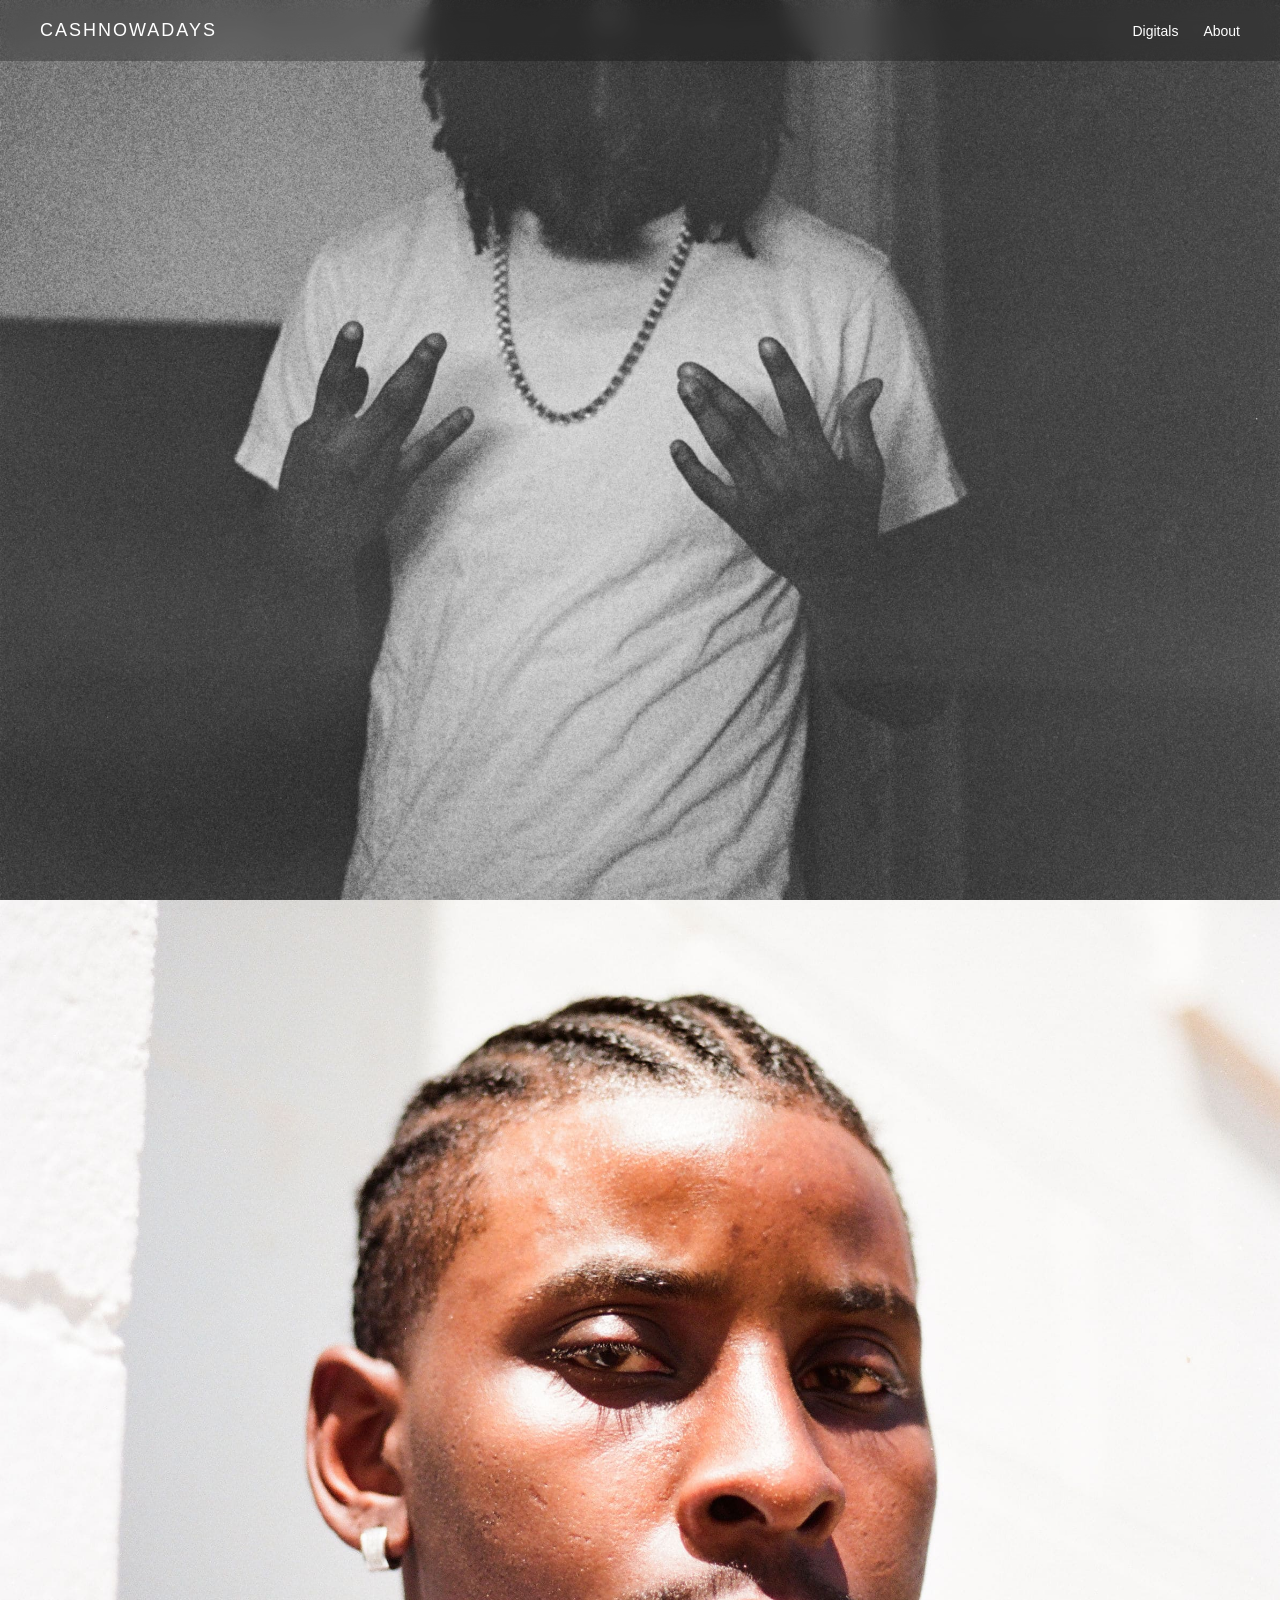
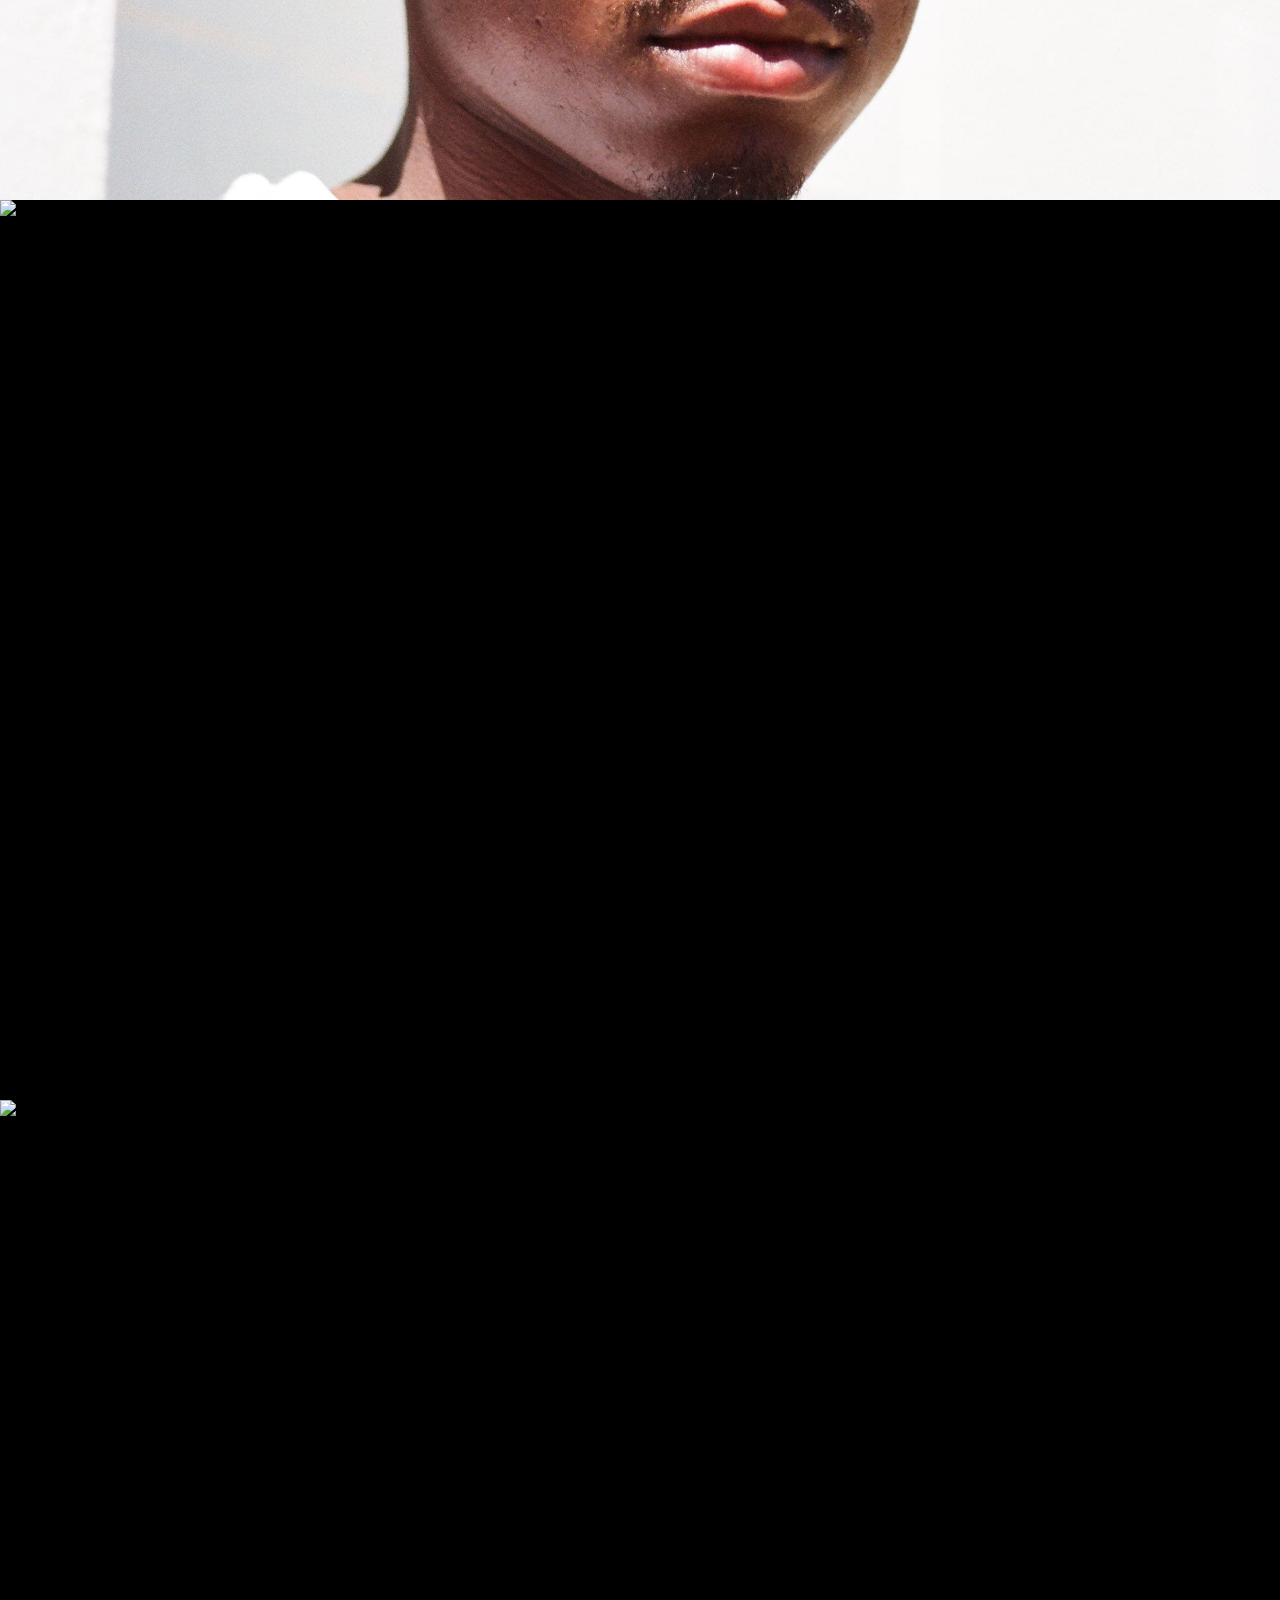
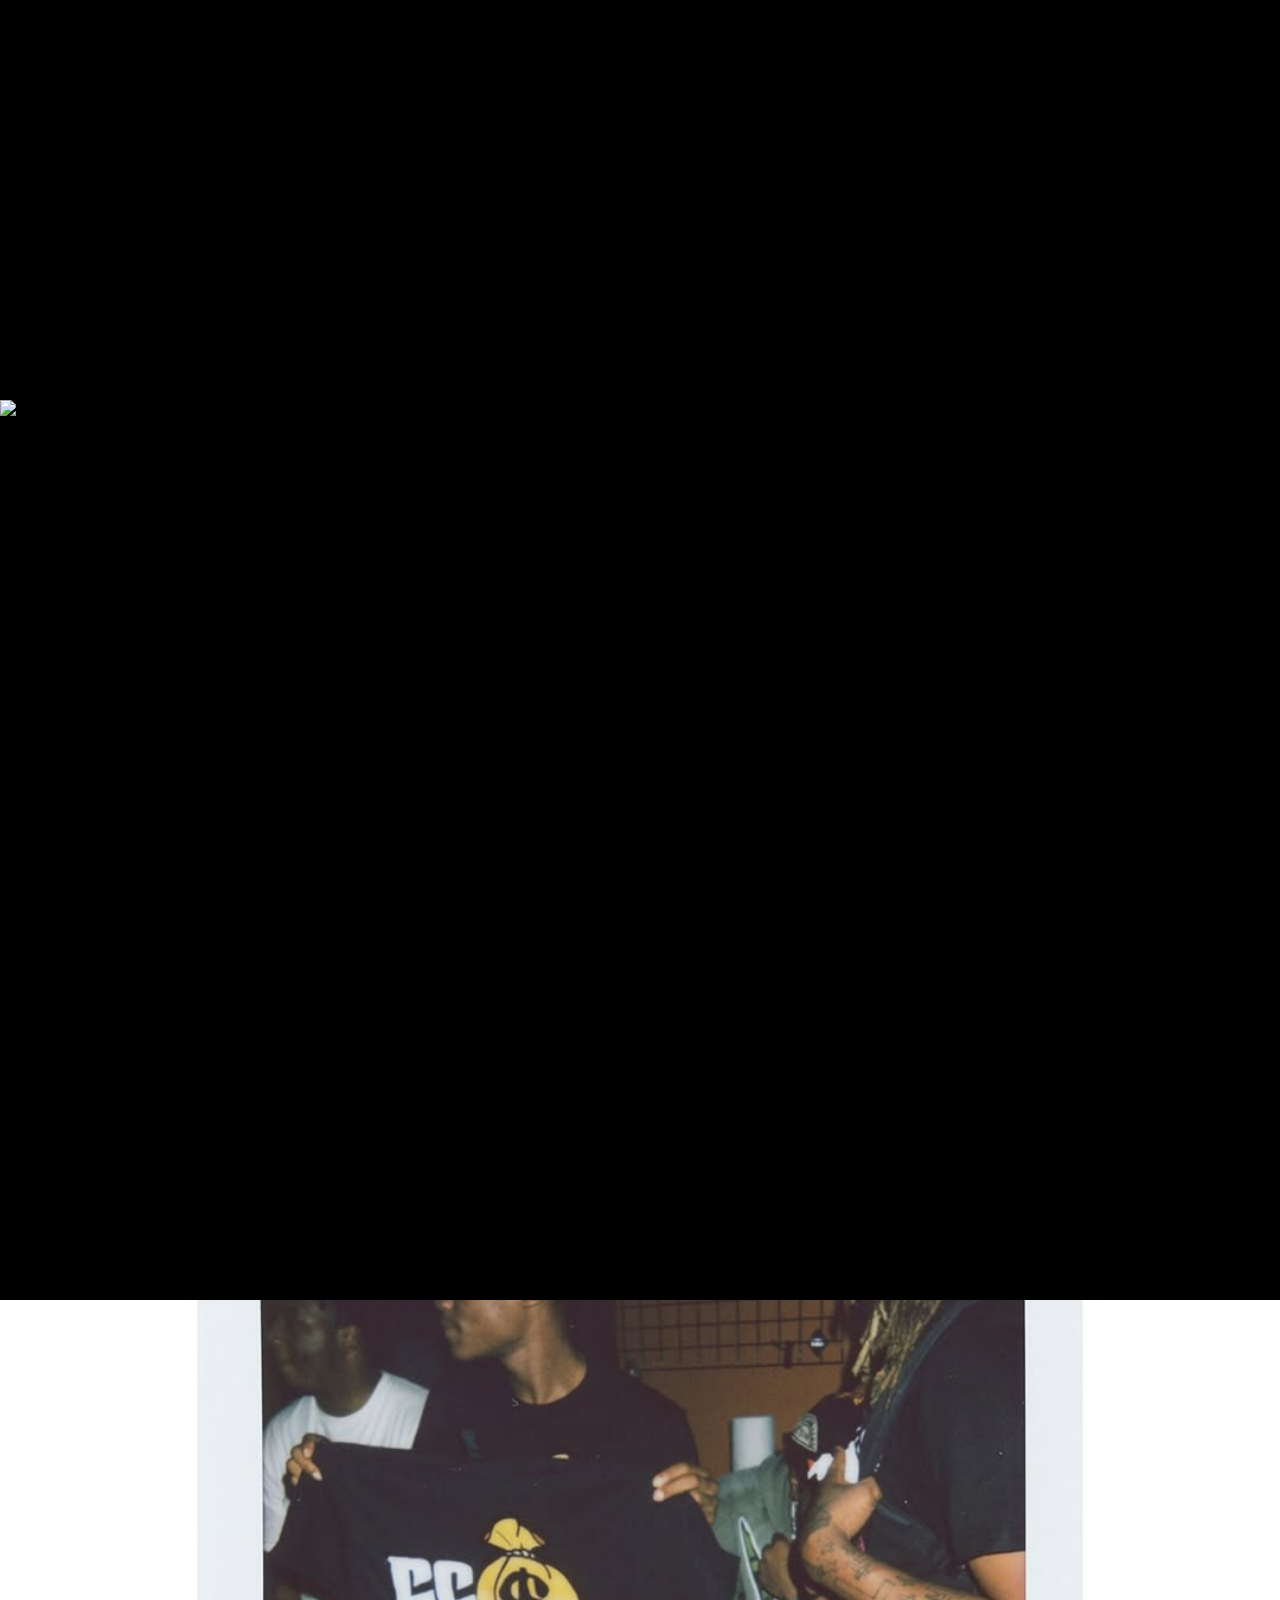
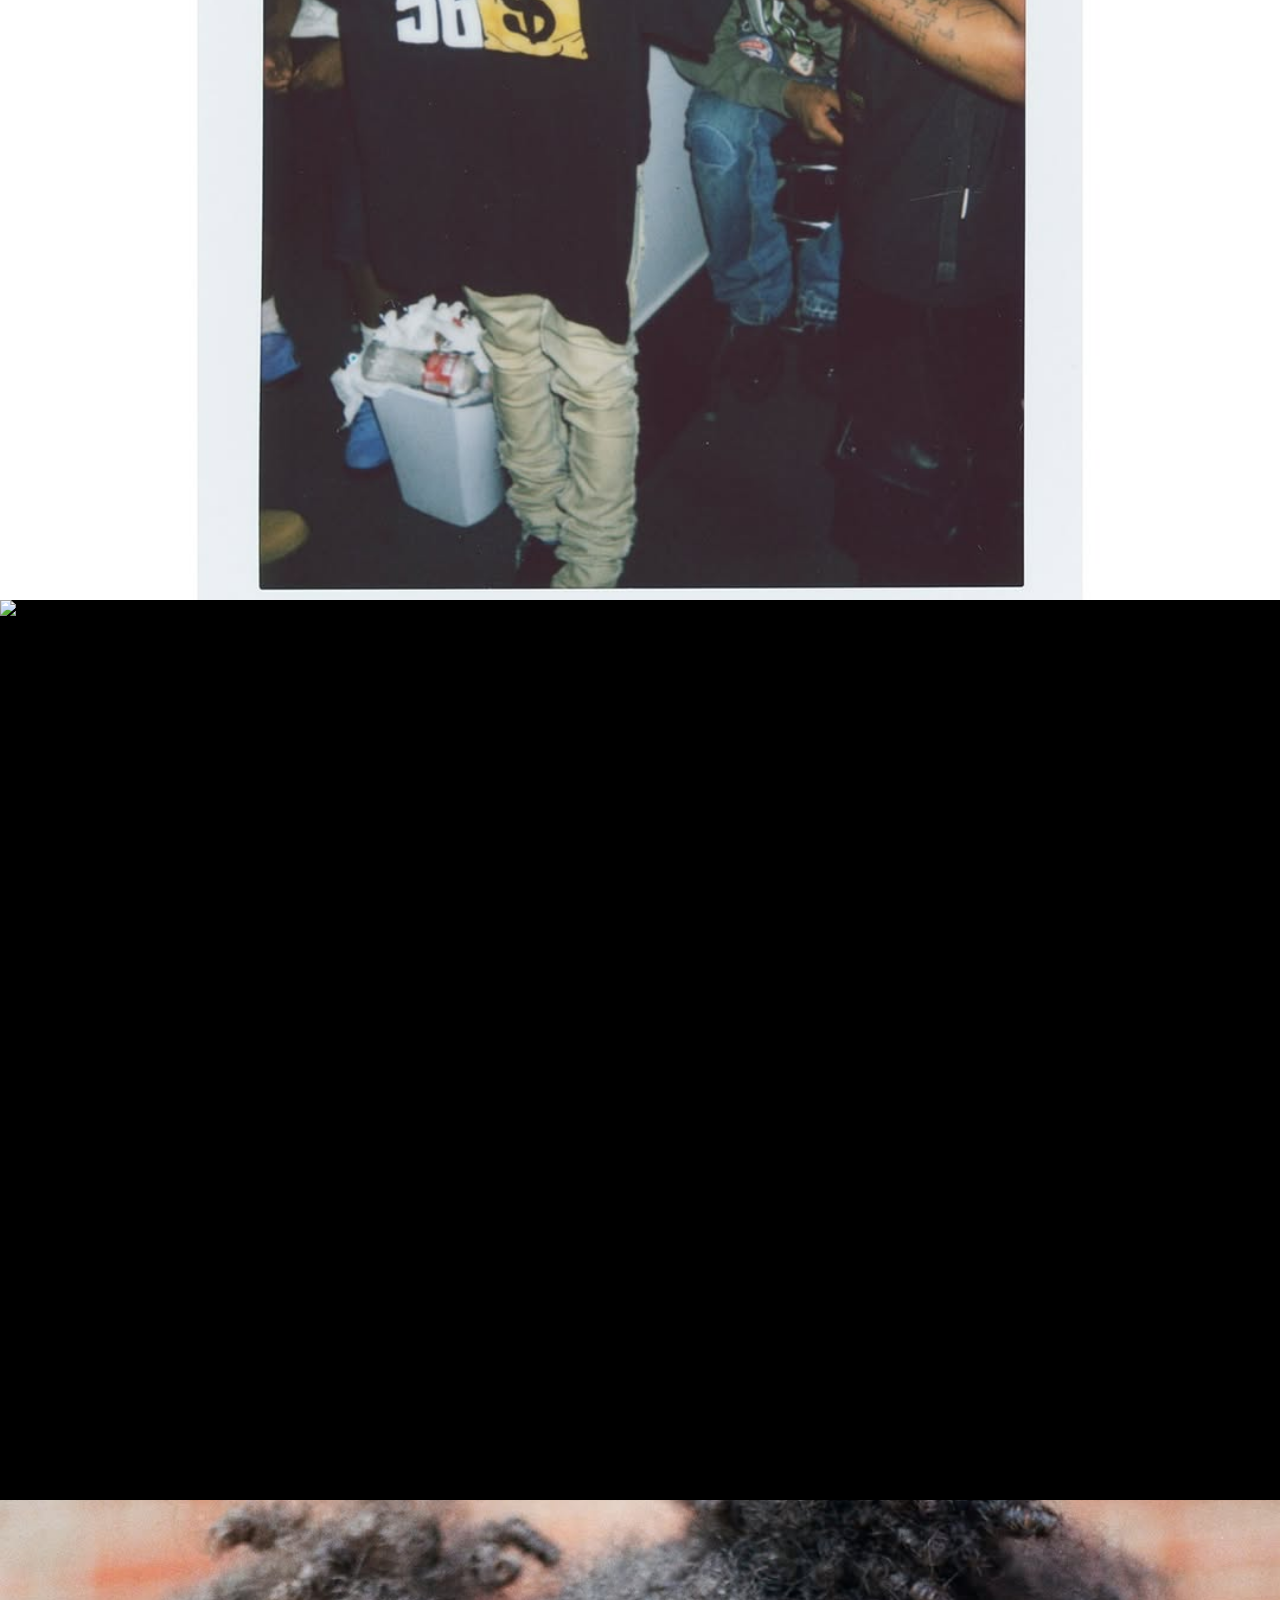
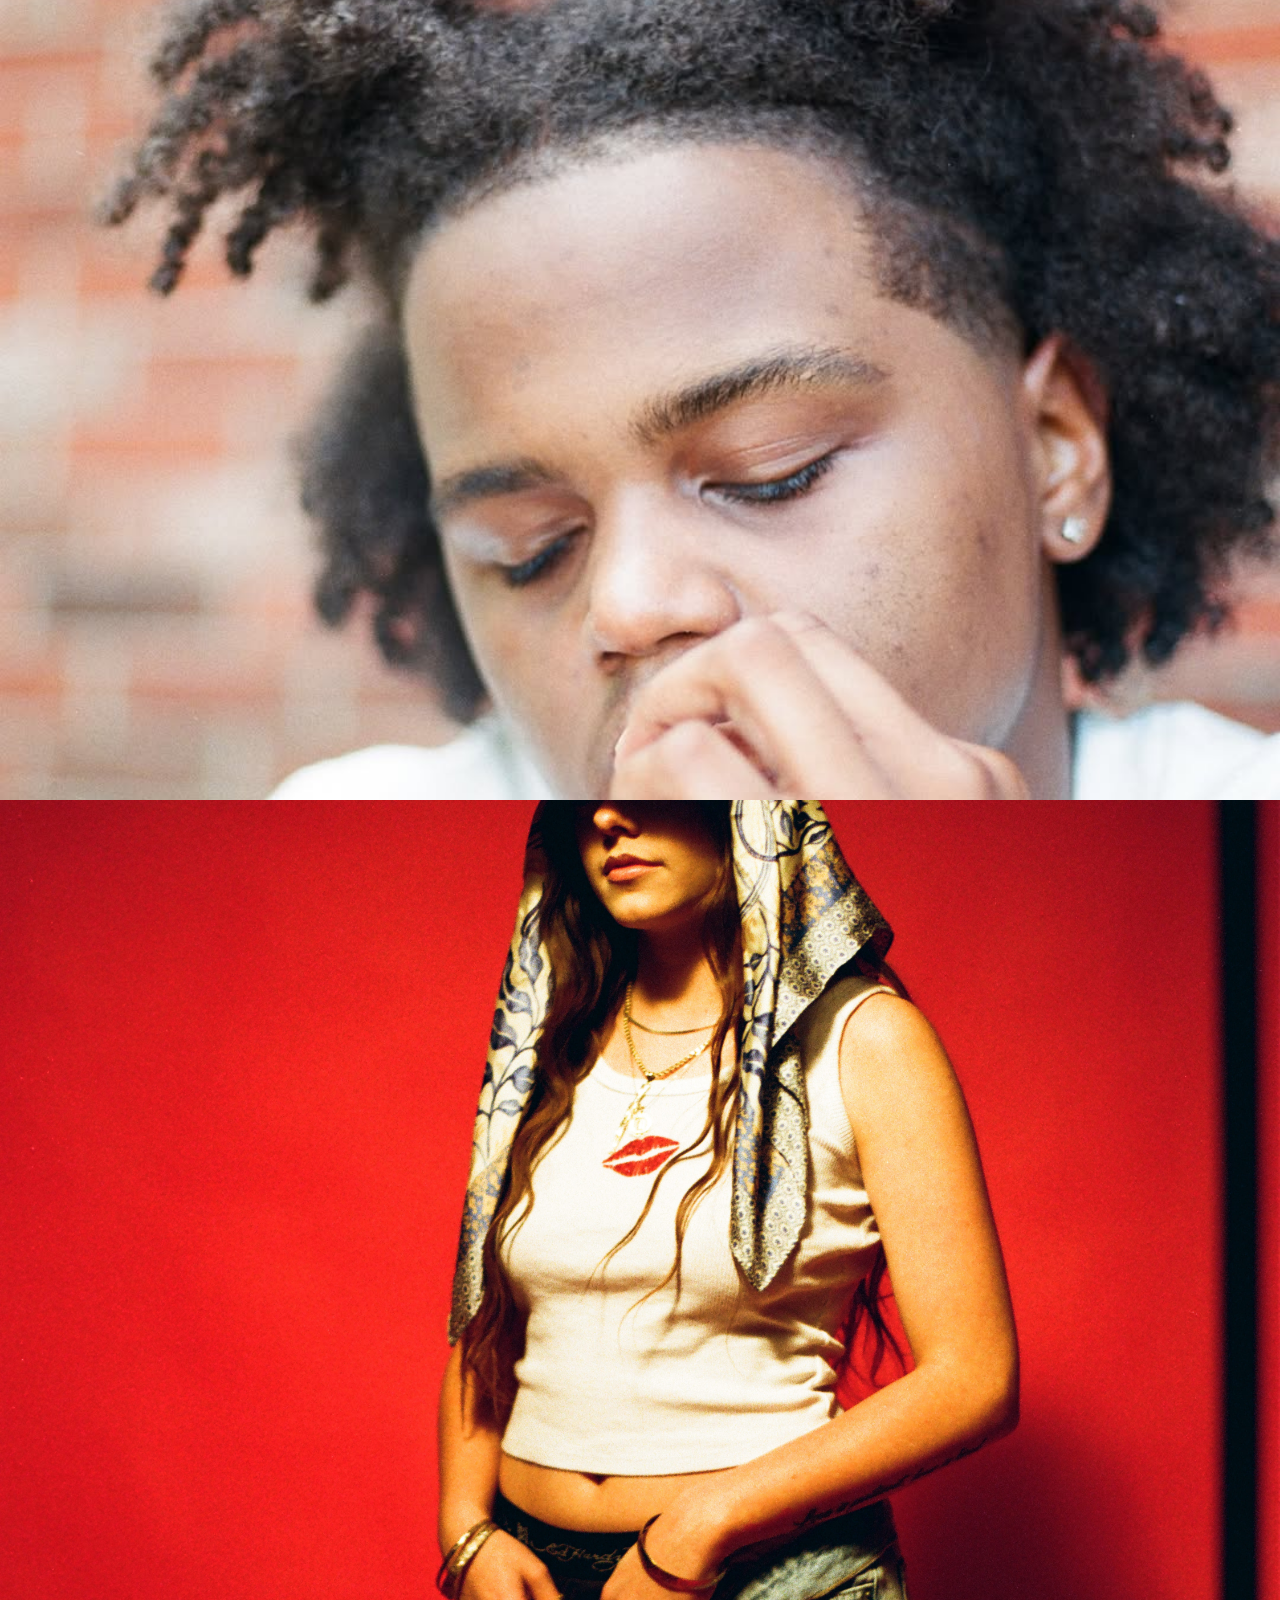
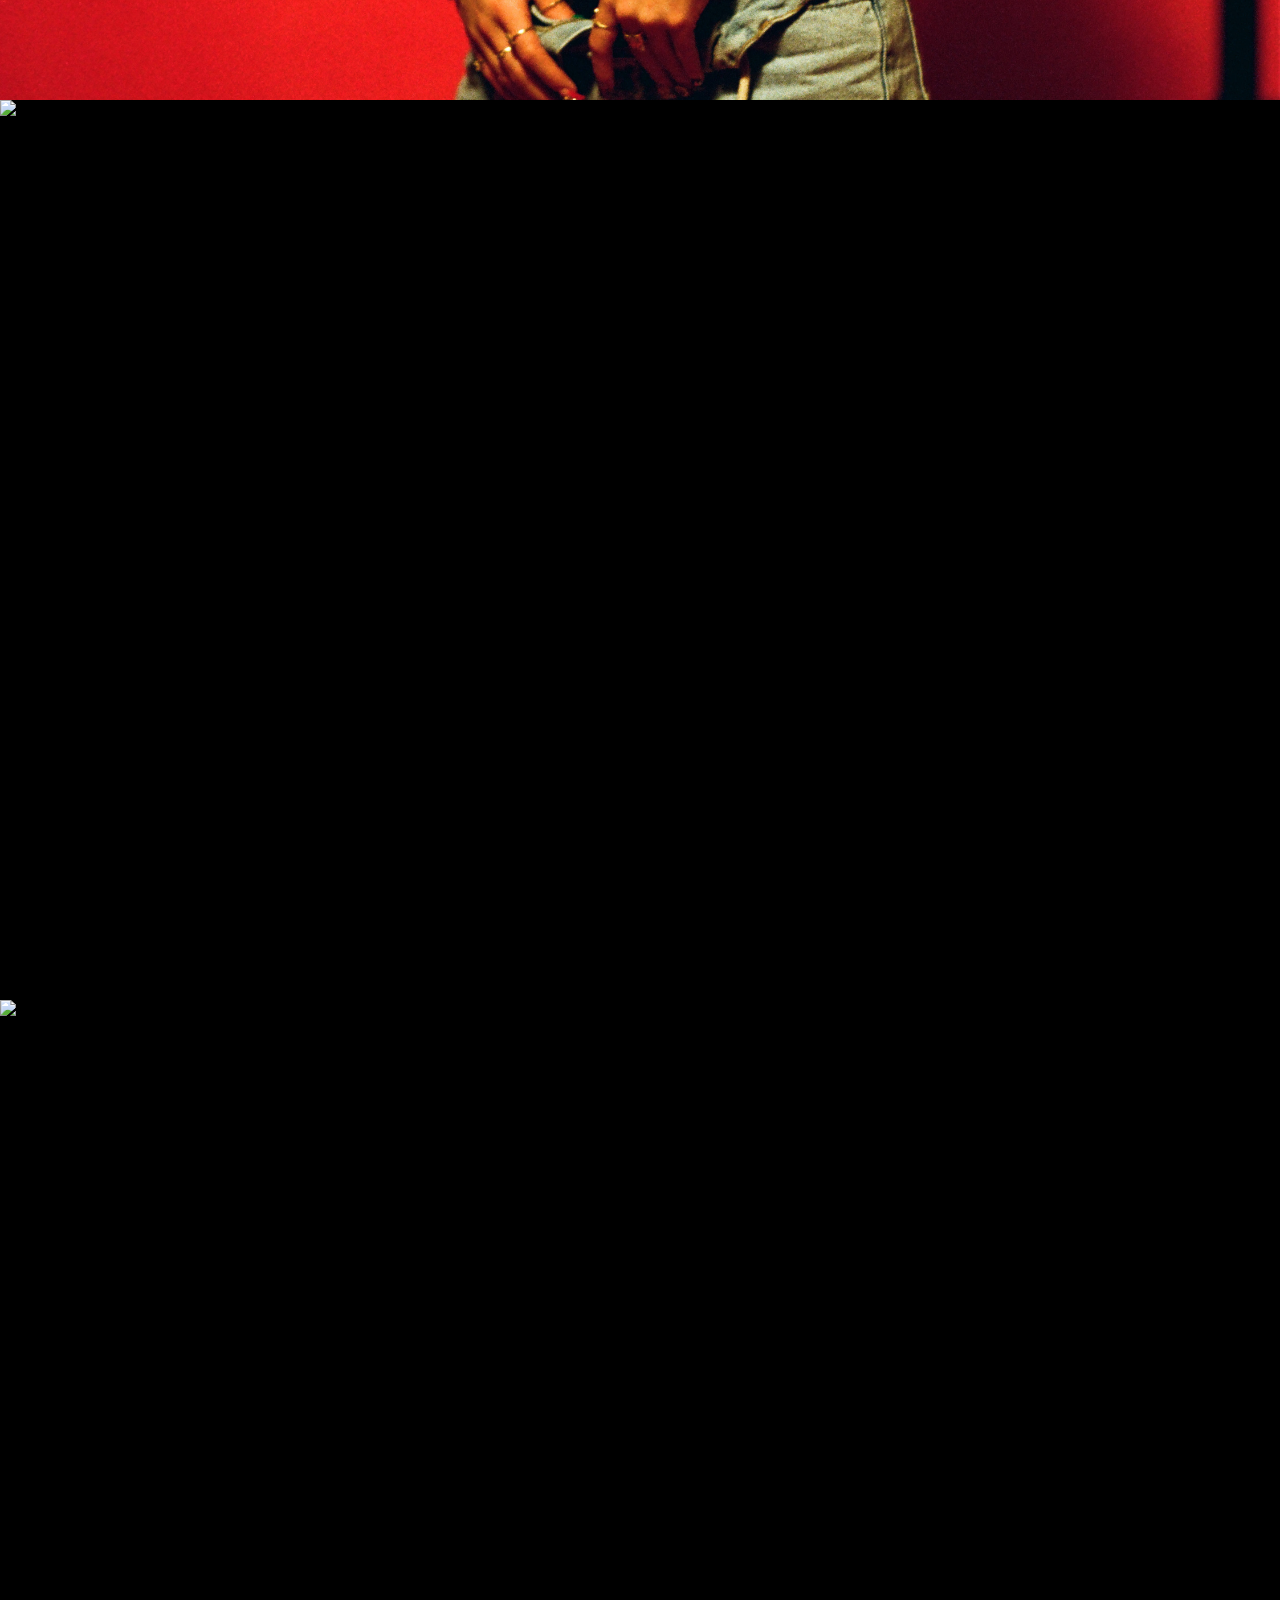
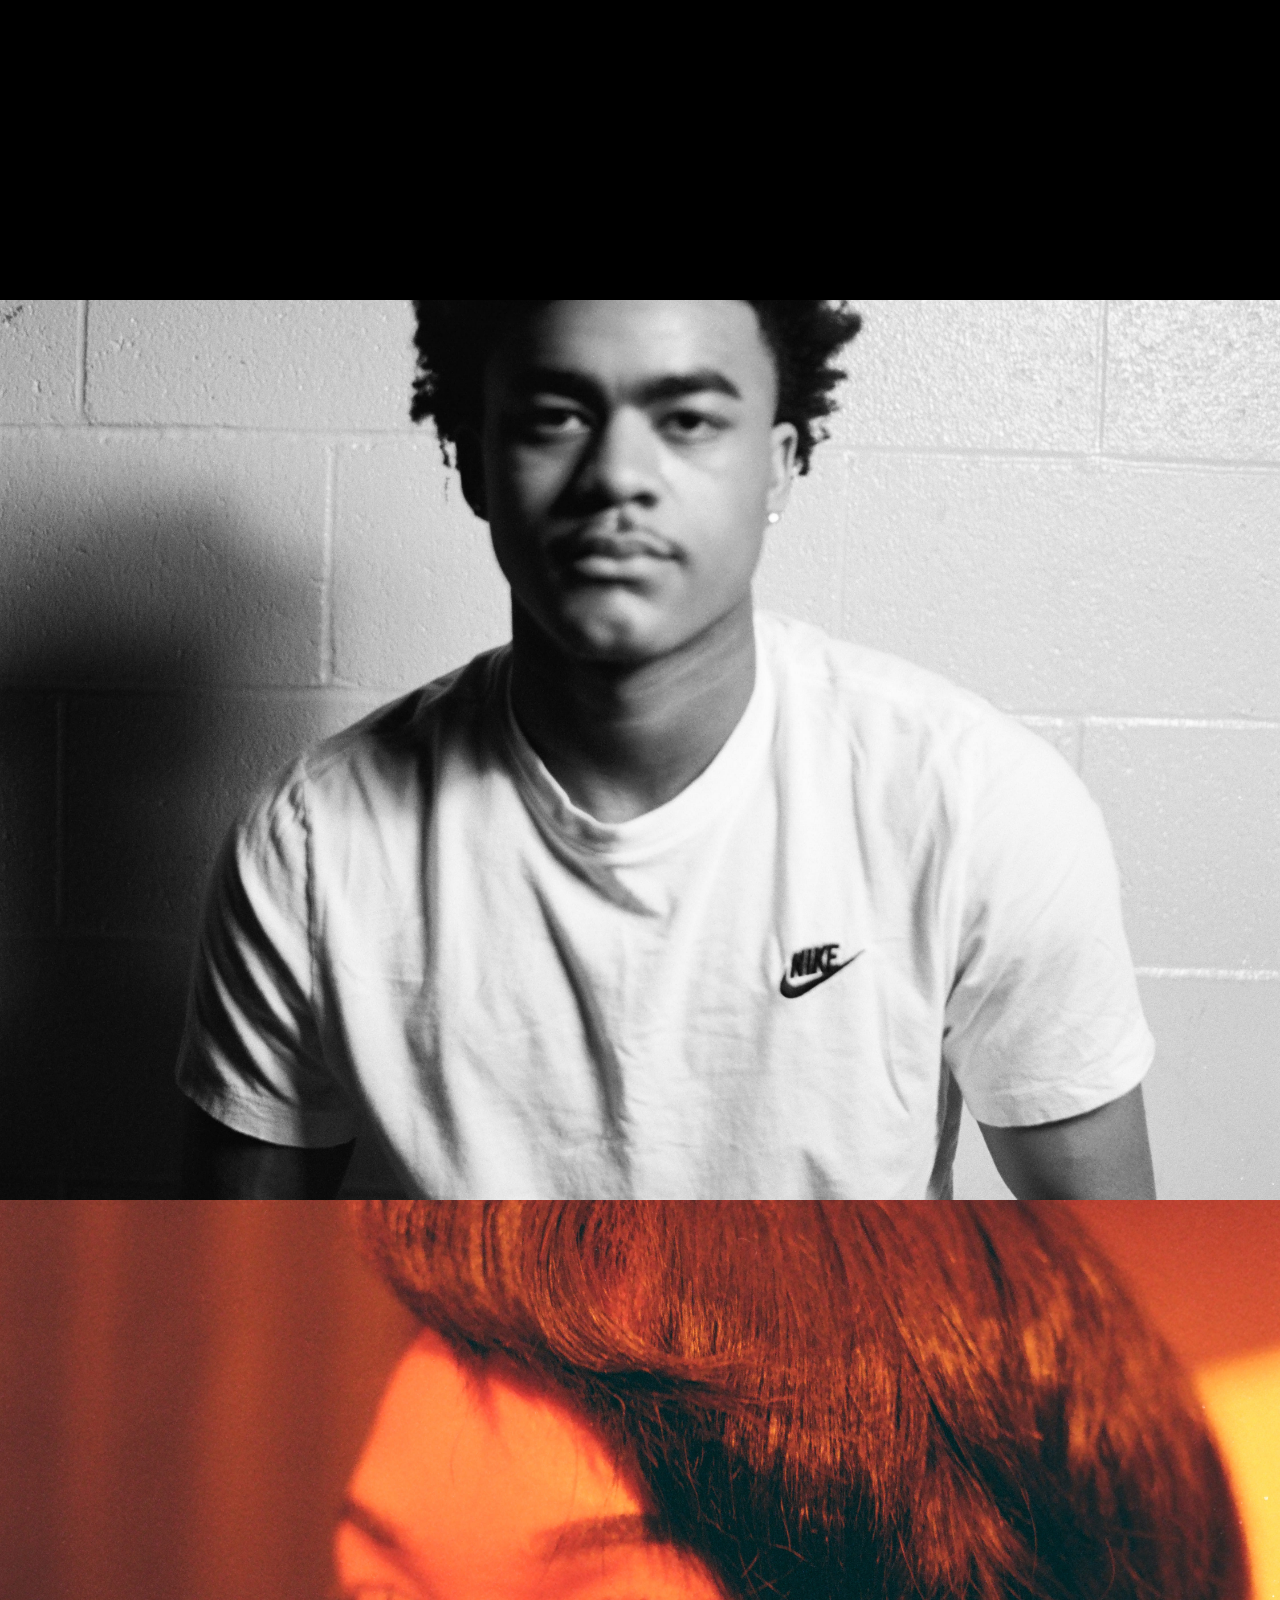
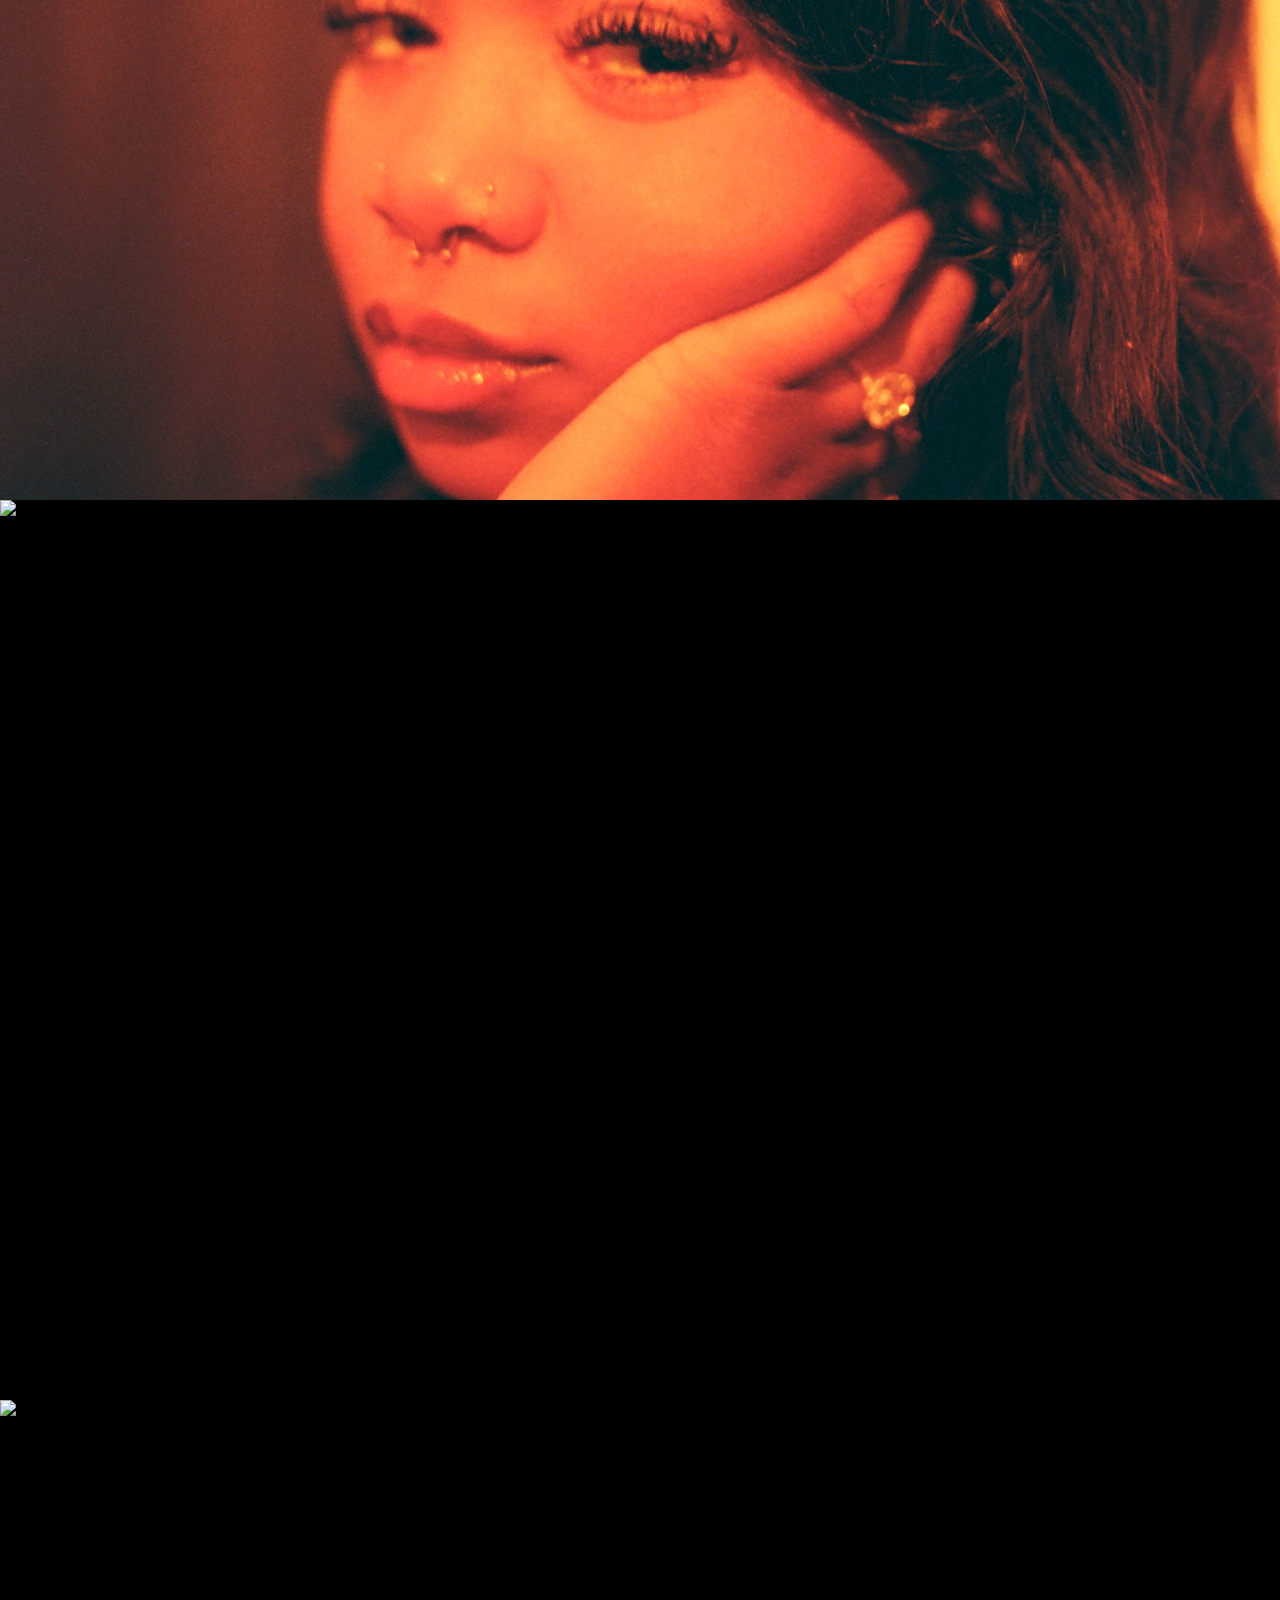
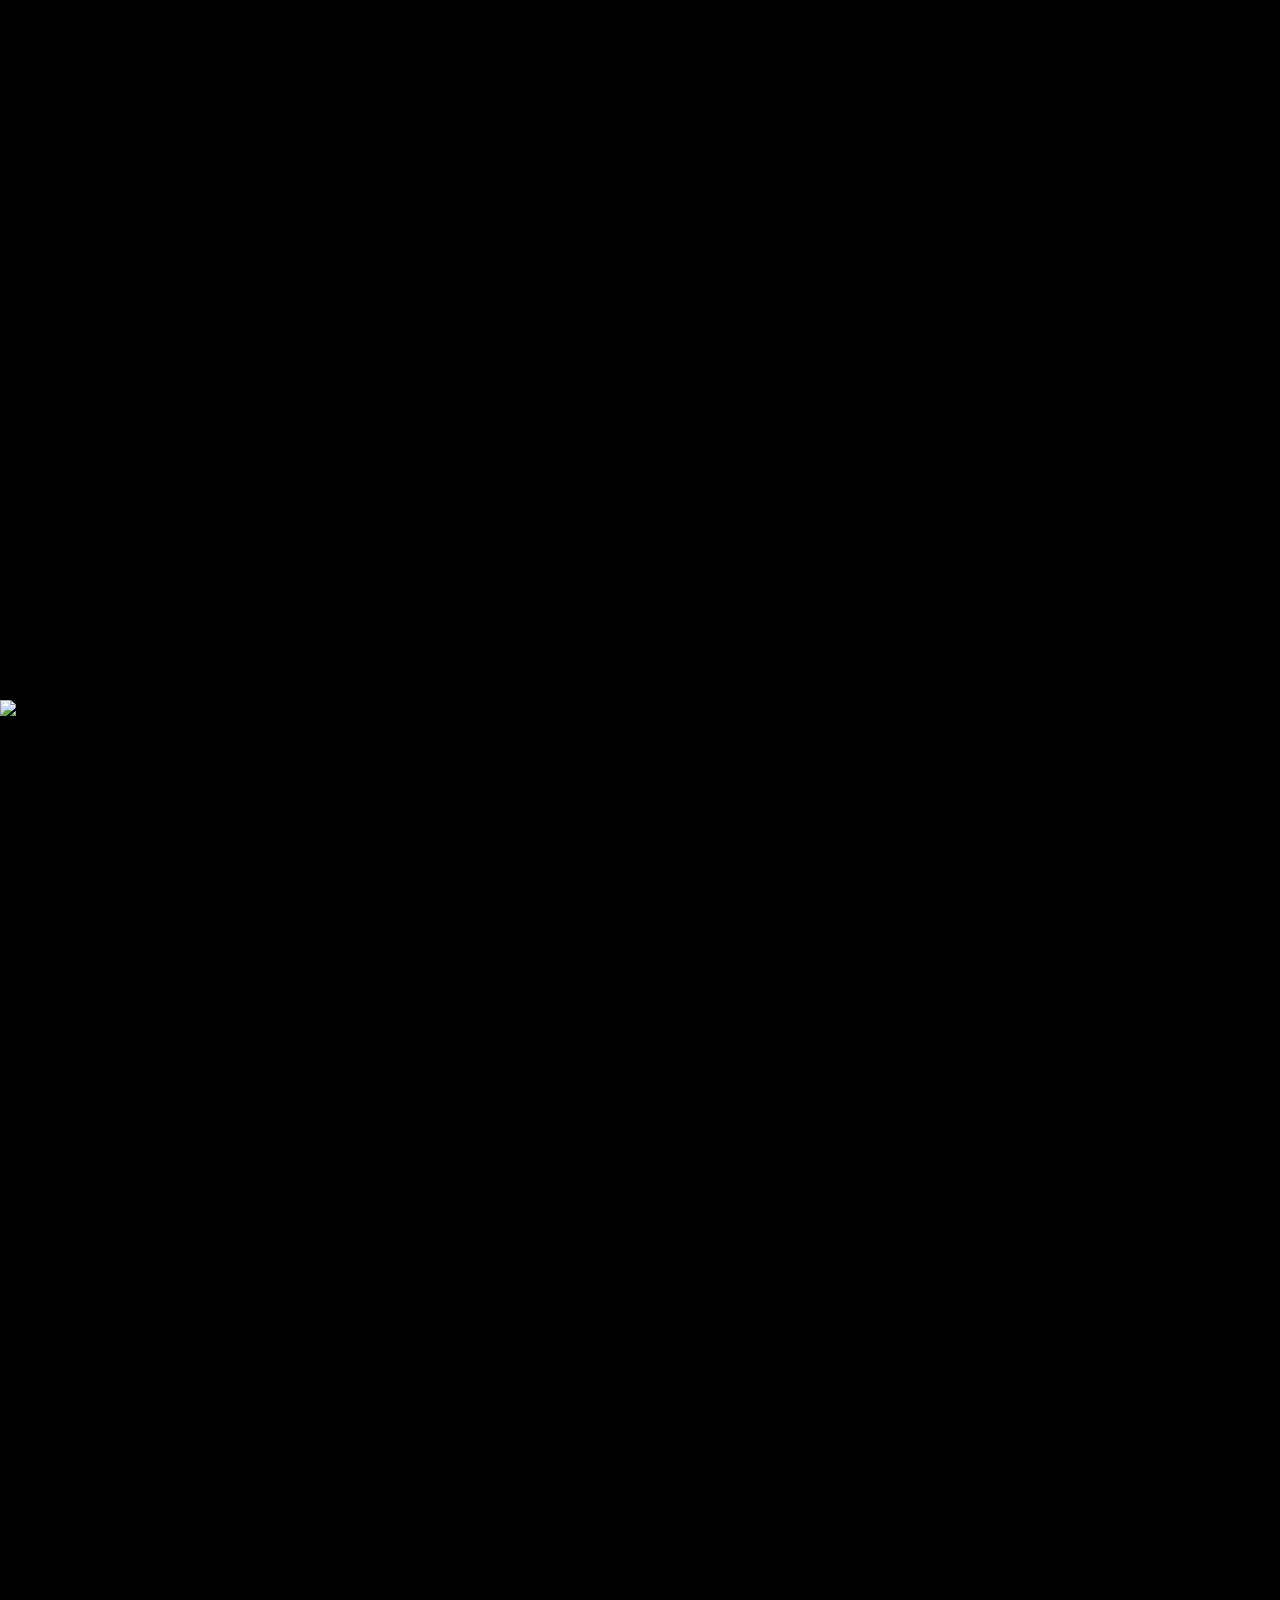
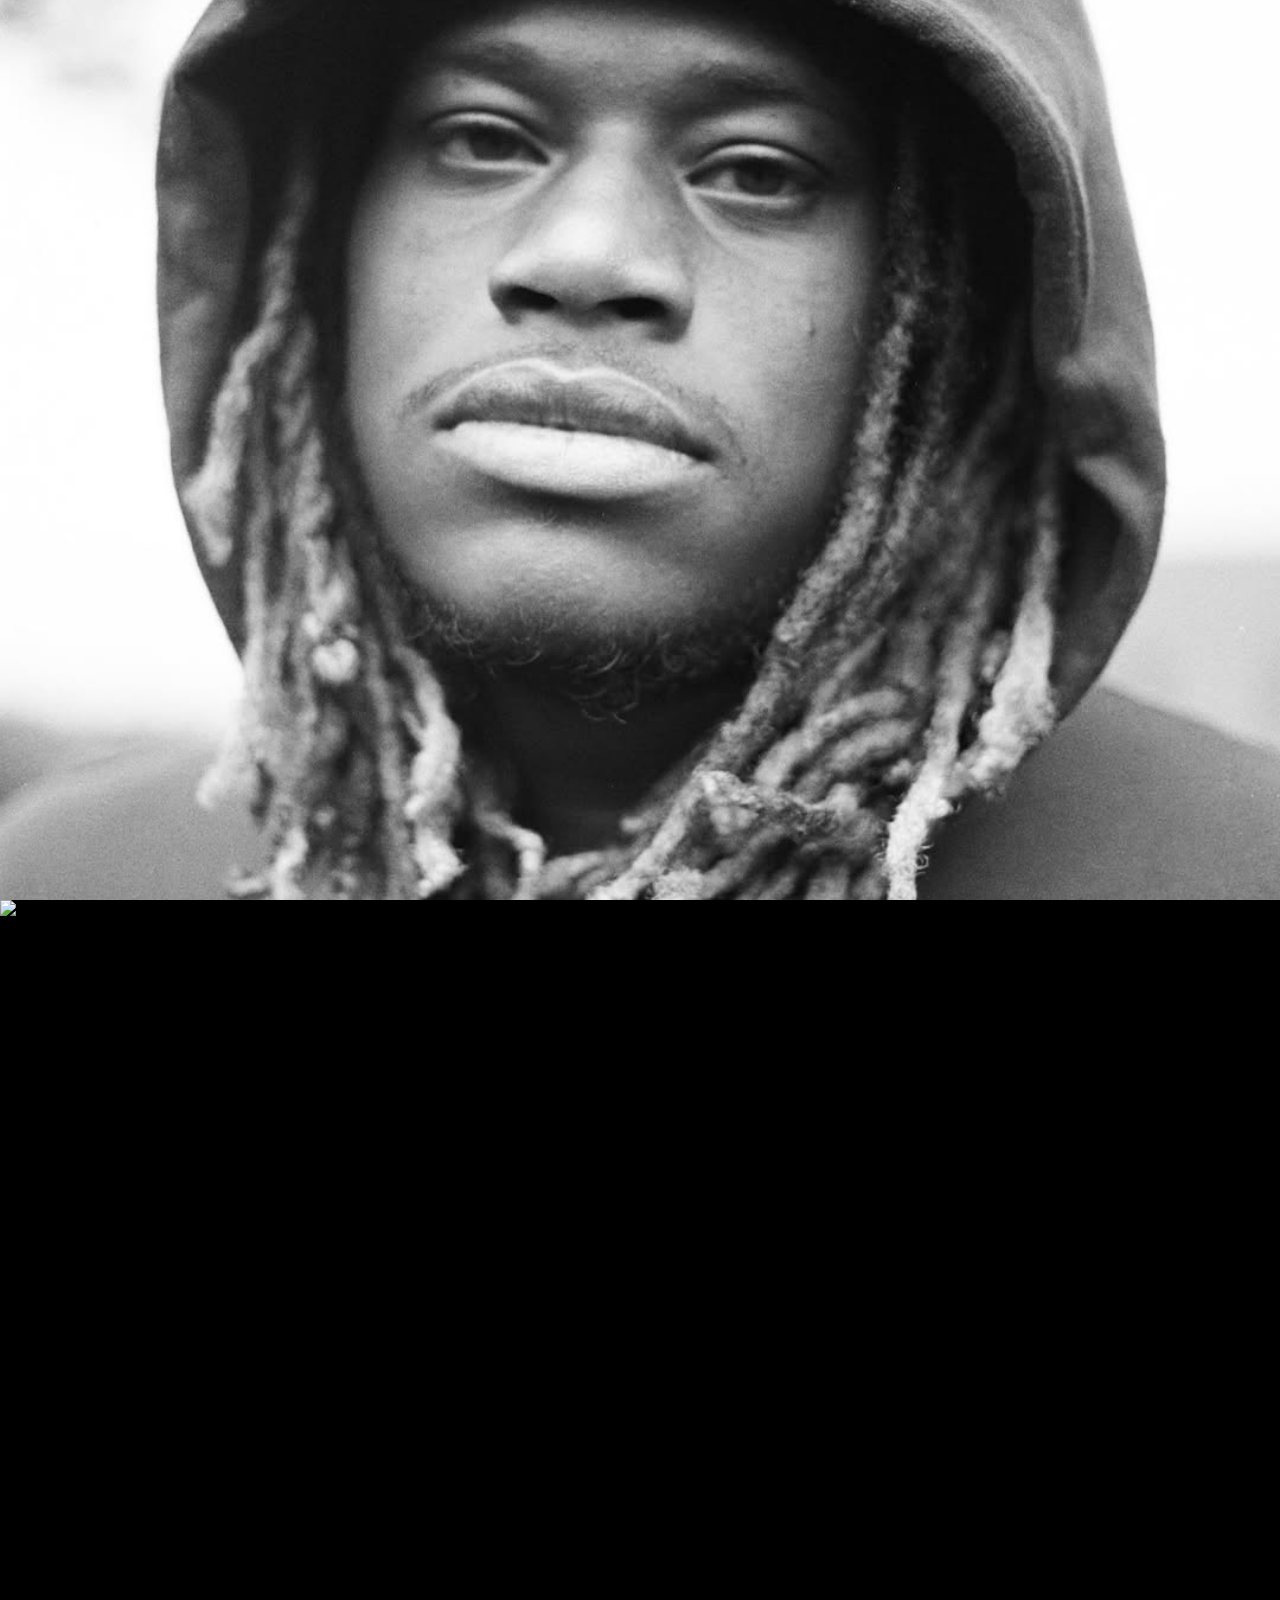
==== index.html @ e2c0f060 "Update index.html" ====
<!-- index.html -->
<!DOCTYPE html>
<html lang="en">
<head>
  <meta charset="UTF-8" />
  <meta name="viewport" content="width=device-width, initial-scale=1.0"/>
  <title>CASHNOWADAYS</title>

  <link rel="stylesheet" href="style.css" />
</head>
<body>

  <!-- NAVBAR -->
  <nav class="navbar">
    <div class="logo">CASHNOWADAYS</div>

    <ul class="nav-links">
      <li><a href="#">Digitals</a></li>
      <li><a href="about.html">About</a></li>
    </ul>
  </nav>

  <!-- GALLERY -->
  <main class="gallery">

    <!-- IMAGE 01 -->
    <section class="photo-section">
      <img src="images/image_01.jpg" alt="Image 01" class="gallery-image">
    </section>

    <!-- IMAGE 02 -->
    <section class="photo-section">
      <img src="images/image_02.jpg" alt="Image 02" class="gallery-image">
    </section>

    <!-- IMAGE 03 -->
    <section class="photo-section">
      <img src="images/image_03.jpg" alt="Image 03" class="gallery-image">
    </section>

    <!-- IMAGE 04 -->
    <section class="photo-section">
      <img src="images/image_04.jpg" alt="Image 04" class="gallery-image">
    </section>

    <!-- IMAGE 05 -->
    <section class="photo-section">
      <img src="images/image_05.jpg" alt="Image 05" class="gallery-image">
    </section>

    <!-- IMAGE 06 -->
    <section class="photo-section">
      <img src="images/image_06.jpg" alt="Image 06" class="gallery-image">
    </section>

    <!-- IMAGE 07 -->
    <section class="photo-section">
      <img src="images/image_07.jpg" alt="Image 07" class="gallery-image">
    </section>

    <!-- IMAGE 08 -->
    <section class="photo-section">
      <img src="images/image_08.jpg" alt="Image 08" class="gallery-image">
    </section>

    <!-- IMAGE 09 -->
    <section class="photo-section">
      <img src="images/image_09.jpg" alt="Image 09" class="gallery-image">
    </section>

    <!-- IMAGE 10 -->
    <section class="photo-section">
      <img src="images/image_10.jpg" alt="Image 10" class="gallery-image">
    </section>

    <!-- IMAGE 11 -->
    <section class="photo-section">
      <img src="images/image_11.jpg" alt="Image 11" class="gallery-image">
    </section>

    <!-- IMAGE 12 -->
    <section class="photo-section">
      <img src="images/image_12.jpg" alt="Image 12" class="gallery-image">
    </section>

    <!-- IMAGE 13 -->
    <section class="photo-section">
      <img src="images/image_13.jpg" alt="Image 13" class="gallery-image">
    </section>

    <!-- IMAGE 14 -->
    <section class="photo-section">
      <img src="images/image_14.jpg" alt="Image 14" class="gallery-image">
    </section>

    <!-- IMAGE 15 -->
    <section class="photo-section">
      <img src="images/image_15.jpg" alt="Image 15" class="gallery-image">
    </section>

    <!-- IMAGE 16 -->
    <section class="photo-section">
      <img src="images/image_16.jpg" alt="Image 16" class="gallery-image">
    </section>

    <!-- IMAGE 17 -->
    <section class="photo-section">
      <img src="images/image_17.jpg" alt="Image 17" class="gallery-image">
    </section>

    <!-- IMAGE 18 -->
    <section class="photo-section">
      <img src="images/image_18.jpg" alt="Image 18" class="gallery-image">
    </section>

    <!-- IMAGE 19 -->
    <section class="photo-section">
      <img src="images/image_19.jpg" alt="Image 19" class="gallery-image">
    </section>

    <!-- IMAGE 20 -->
    <section class="photo-section">
      <img src="images/image_20.jpg" alt="Image 20" class="gallery-image">
    </section>

    <!-- IMAGE 21 -->
    <section class="photo-section">
      <img src="images/image_21.jpg" alt="Image 21" class="gallery-image">
    </section>

    <!-- IMAGE 22 -->
    <section class="photo-section">
      <img src="images/image_22.jpg" alt="Image 22" class="gallery-image">
    </section>

    <!-- IMAGE 23 -->
    <section class="photo-section">
      <img src="images/image_23.jpg" alt="Image 23" class="gallery-image">
    </section>

    <!-- IMAGE 24 -->
    <section class="photo-section">
      <img src="images/image_24.jpg" alt="Image 24" class="gallery-image">
    </section>

  </main>

  <!-- MODAL -->
  <div class="modal" id="modal">
    <span class="close">&times;</span>

    <img class="modal-content" id="modalImage">

    <div class="nav prev">&#10094;</div>
    <div class="nav next">&#10095;</div>
  </div>

  <script src="script.js"></script>
</body>
</html>
---- style.css ----
/* style.css */

* {
  margin: 0;
  padding: 0;
  box-sizing: border-box;
  font-family: Helvetica, sans-serif;
}

html {
  scroll-behavior: smooth;
}

body {
  background: black;
  overflow-x: hidden;
}

/* NAVBAR */

.navbar {
  position: fixed;
  top: 0;
  width: 100%;
  padding: 20px 40px;
  display: flex;
  justify-content: space-between;
  align-items: center;
  z-index: 1000;

  background: rgba(0, 0, 0, 0.25);
  backdrop-filter: blur(10px);
}

.logo {
  color: white;
  font-size: 18px;
  letter-spacing: 2px;
}

.nav-links {
  display: flex;
  gap: 25px;
  list-style: none;
}

.nav-links a {
  color: white;
  text-decoration: none;
  font-size: 14px;
  transition: opacity 0.3s ease;
}

.nav-links a:hover {
  opacity: 0.6;
}

/* GALLERY */

.gallery {
  width: 100%;
}

.photo-section {
  width: 100%;
  height: 100vh;

  scroll-snap-align: start;
  overflow: hidden;
}

.gallery-image {
  width: 100%;
  height: 100%;
  object-fit: cover;

  cursor: pointer;
  transition: transform 0.4s ease;
}

.gallery-image:hover {
  transform: scale(1.01);
}

/* MODAL */

.modal {
  display: none;
  position: fixed;
  z-index: 5000;
  left: 0;
  top: 0;

  width: 100%;
  height: 100%;

  background: rgba(0, 0, 0, 0.95);

  justify-content: center;
  align-items: center;
}

.modal-content {
  max-width: 95%;
  max-height: 95%;
  object-fit: contain;
}

/* CLOSE */

.close {
  position: absolute;
  top: 25px;
  right: 35px;

  color: white;
  font-size: 40px;
  cursor: pointer;
}

/* NAVIGATION */

.nav {
  position: absolute;
  top: 50%;
  transform: translateY(-50%);

  color: white;
  font-size: 50px;

  cursor: pointer;

  padding: 20px;
  user-select: none;

  opacity: 0;
  transition: opacity 0.3s ease;
}

.modal:hover .nav {
  opacity: 1;
}

.prev {
  left: 20px;
}

.next {
  right: 20px;
}

/* MOBILE */

@media (max-width: 768px) {

  .navbar {
    padding: 20px;
  }

  .nav-links {
    gap: 15px;
  }

  .nav-links a {
    font-size: 12px;
  }

  .logo {
    font-size: 14px;
  }

}
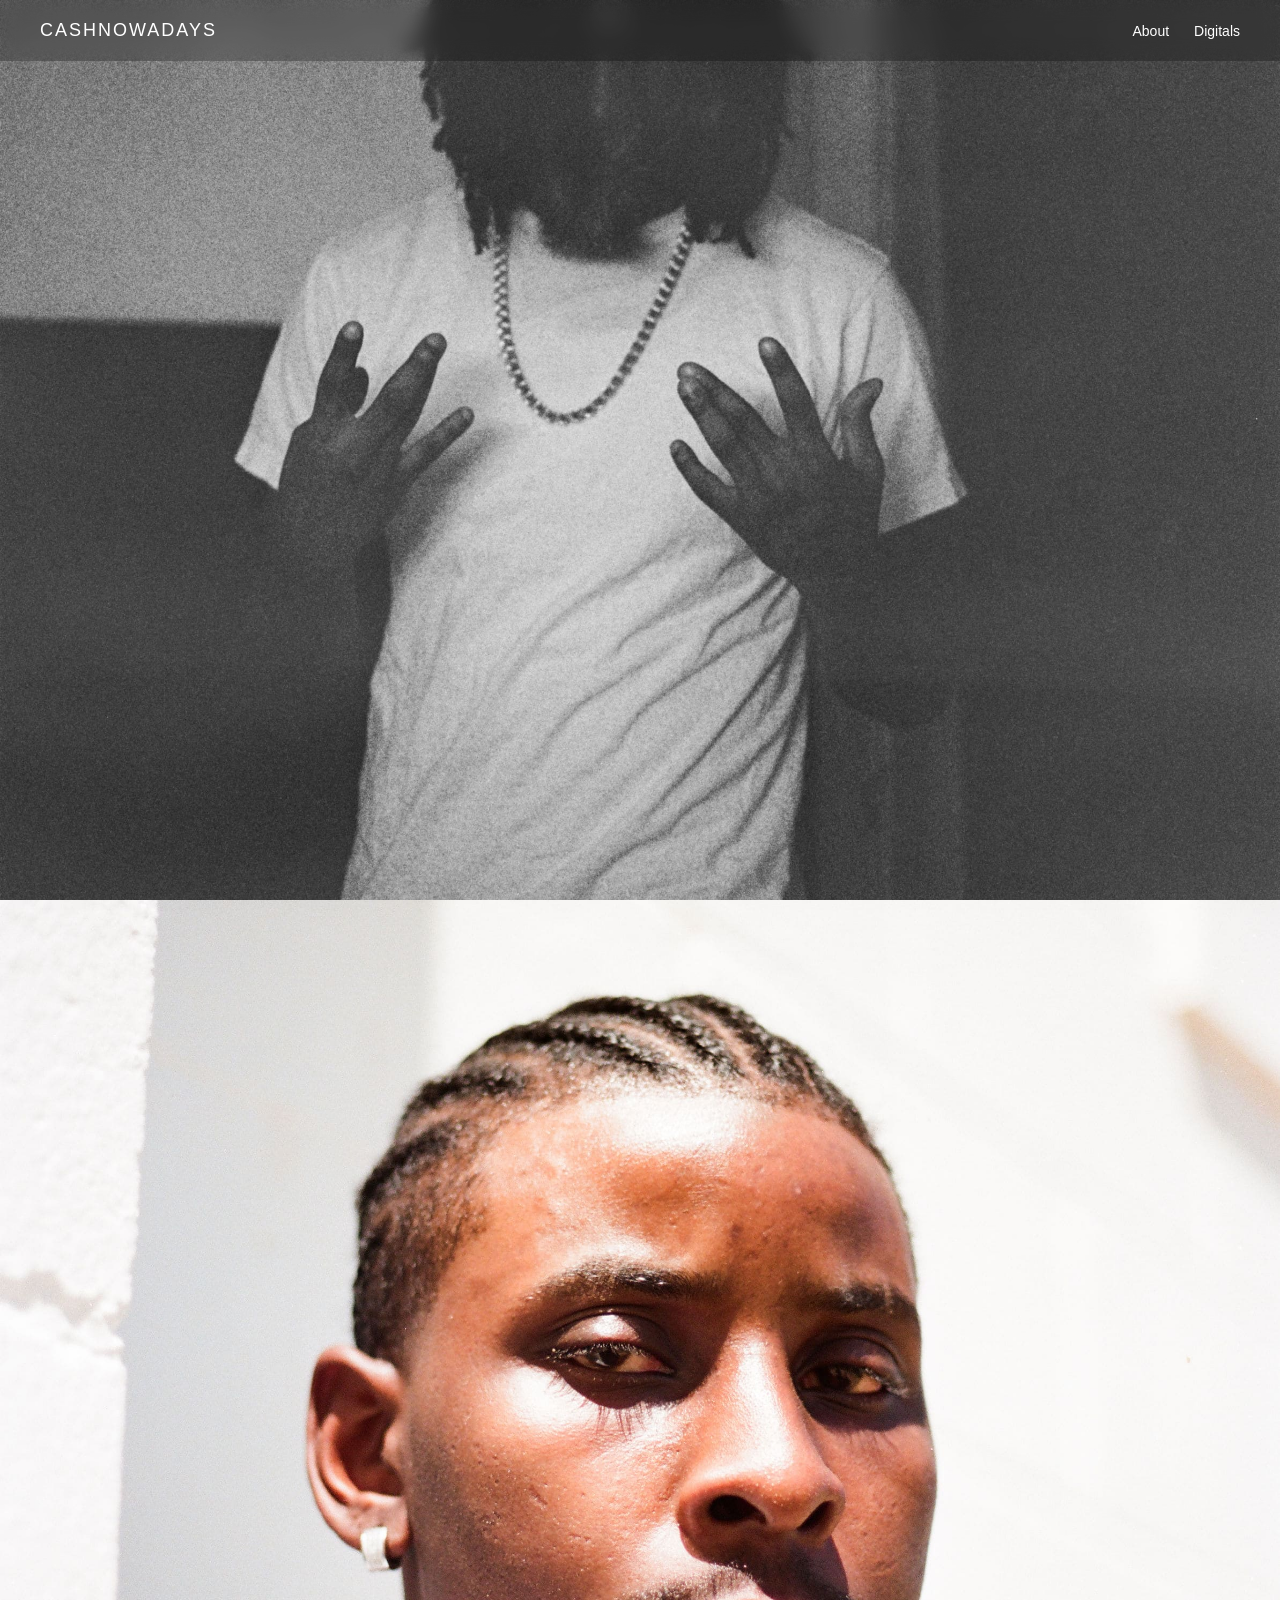
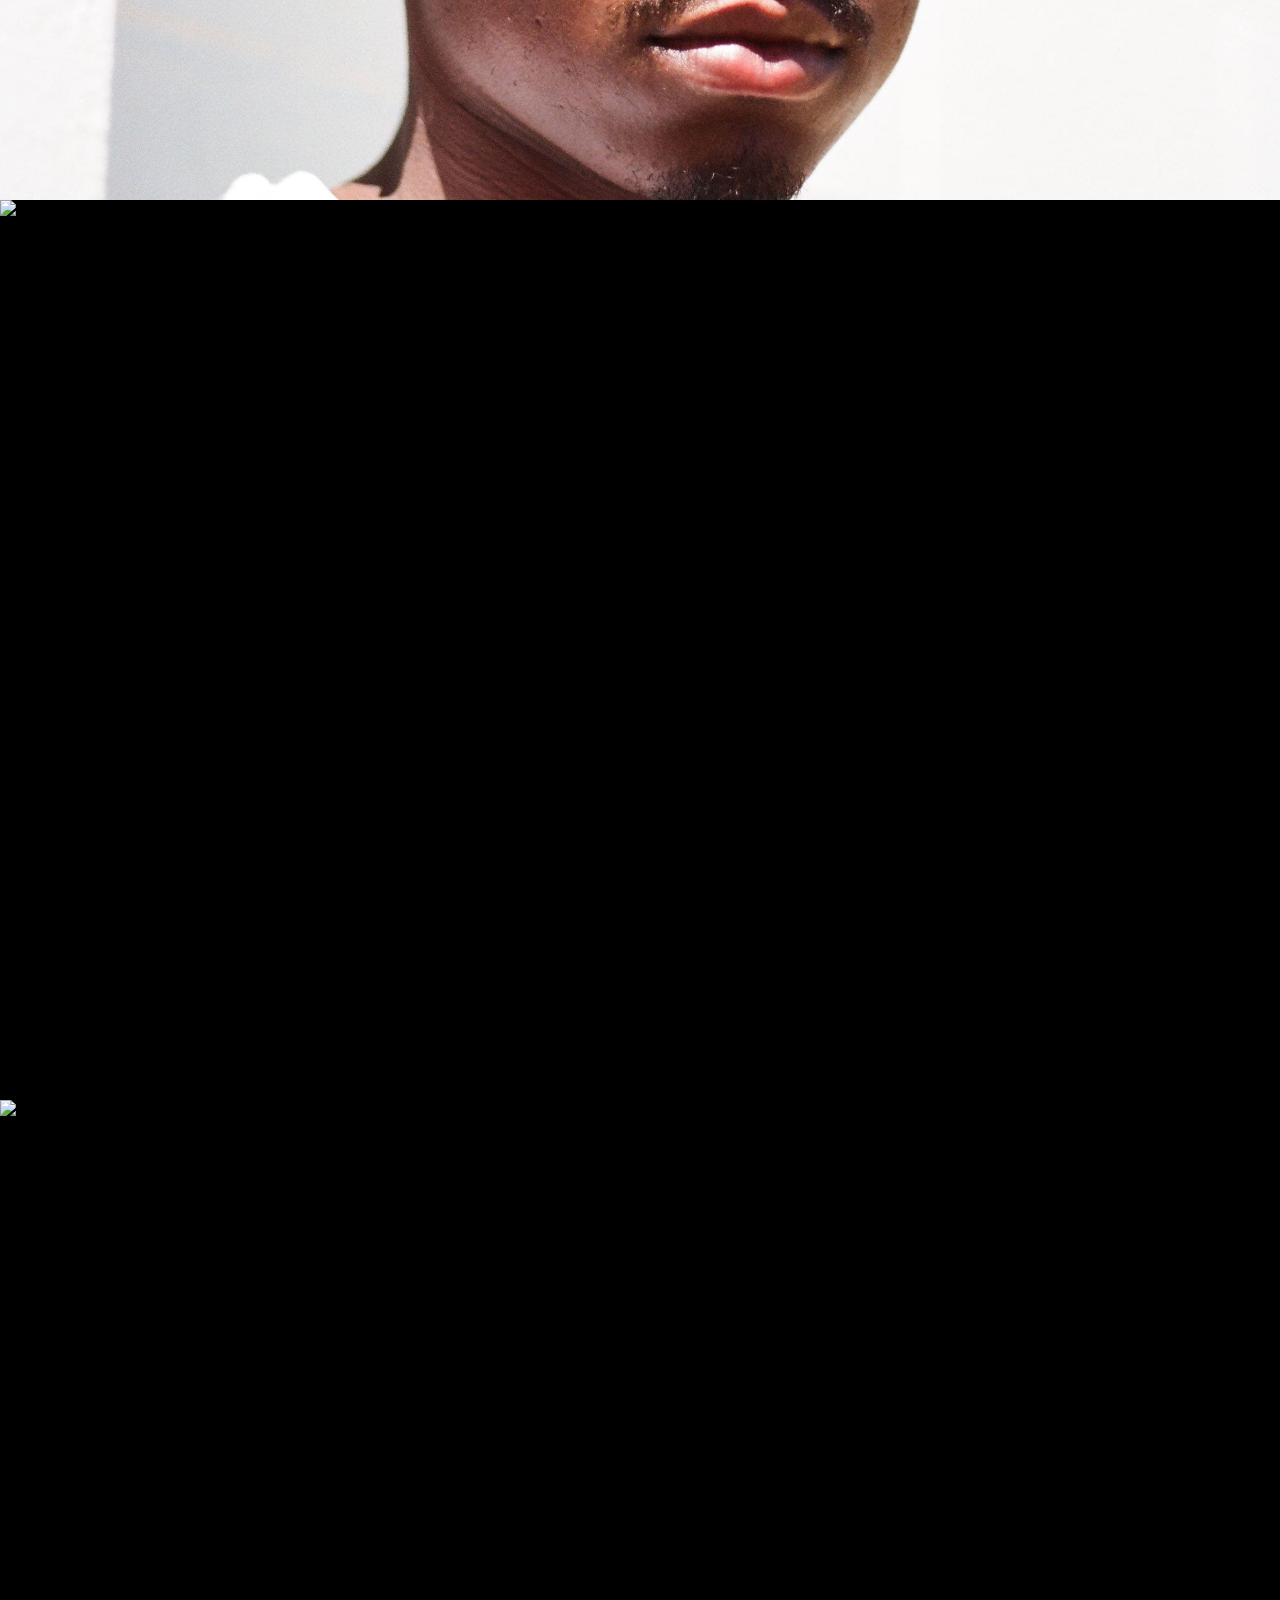
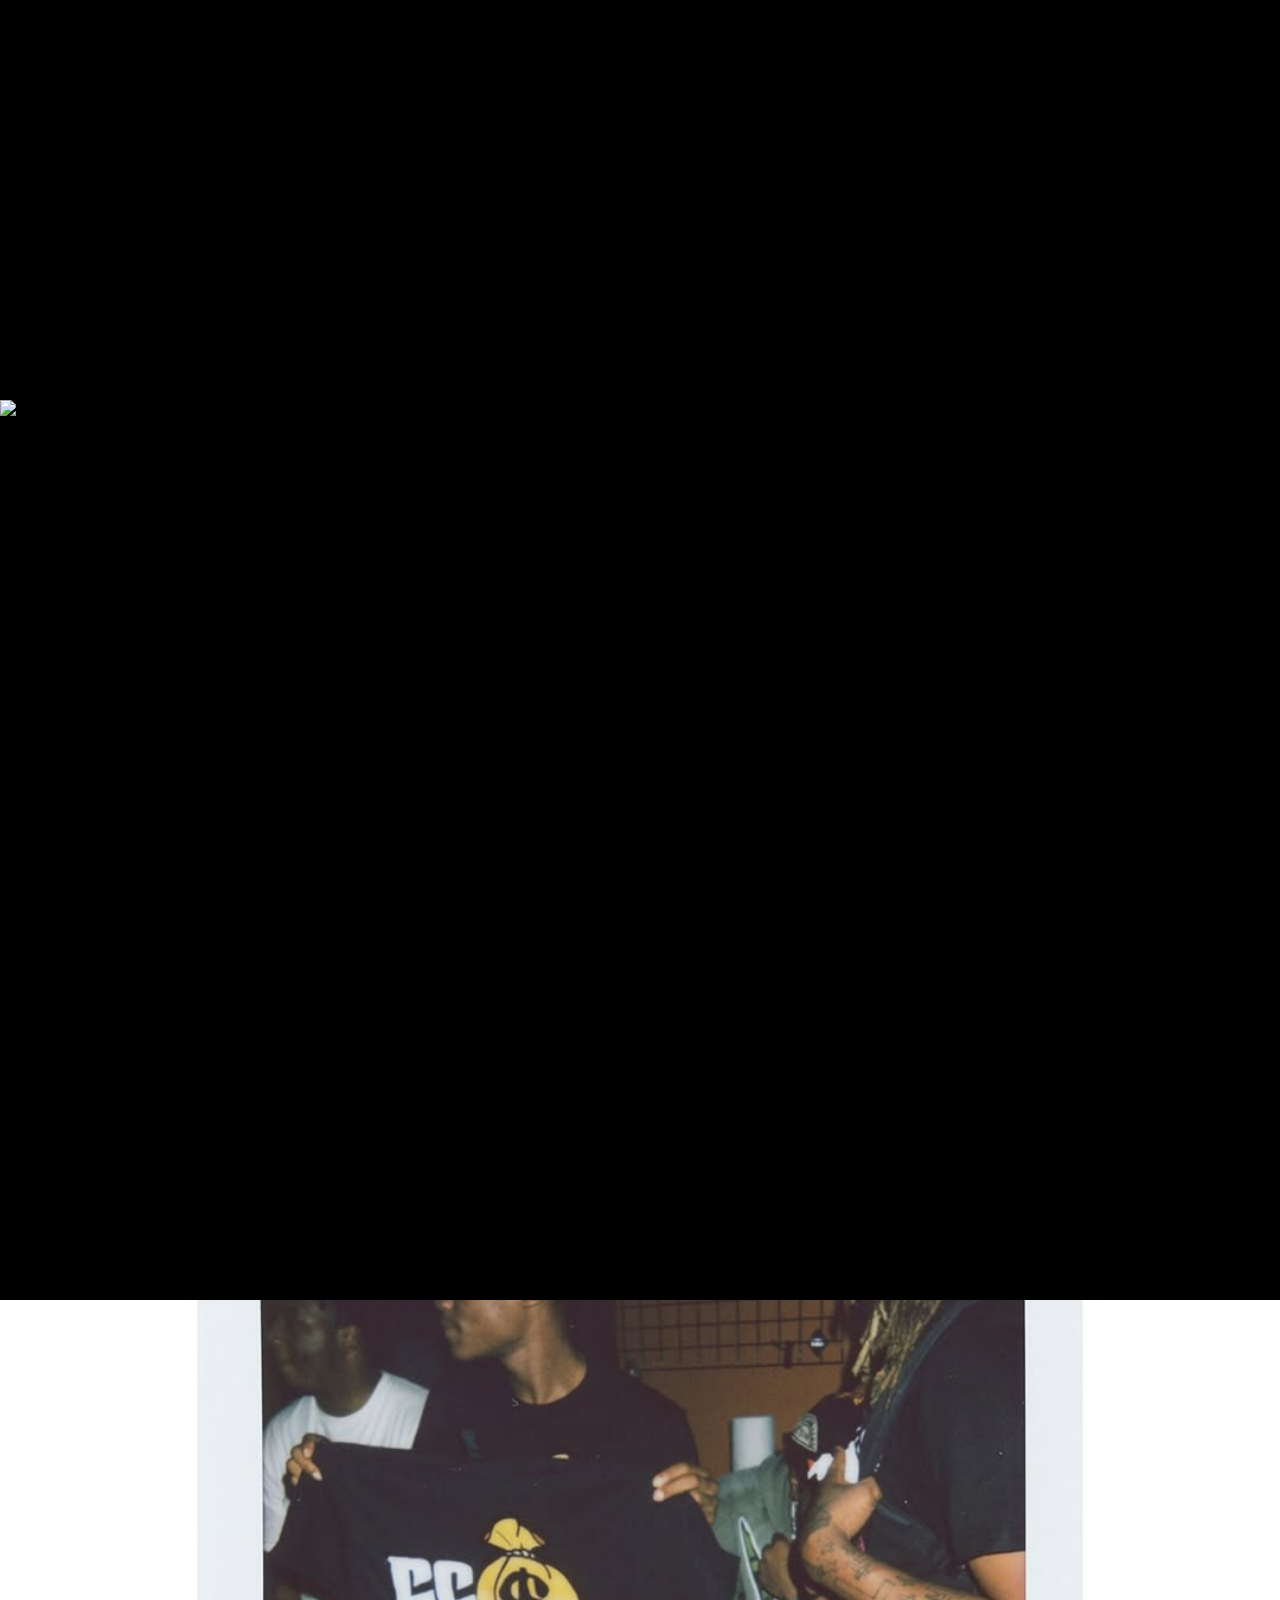
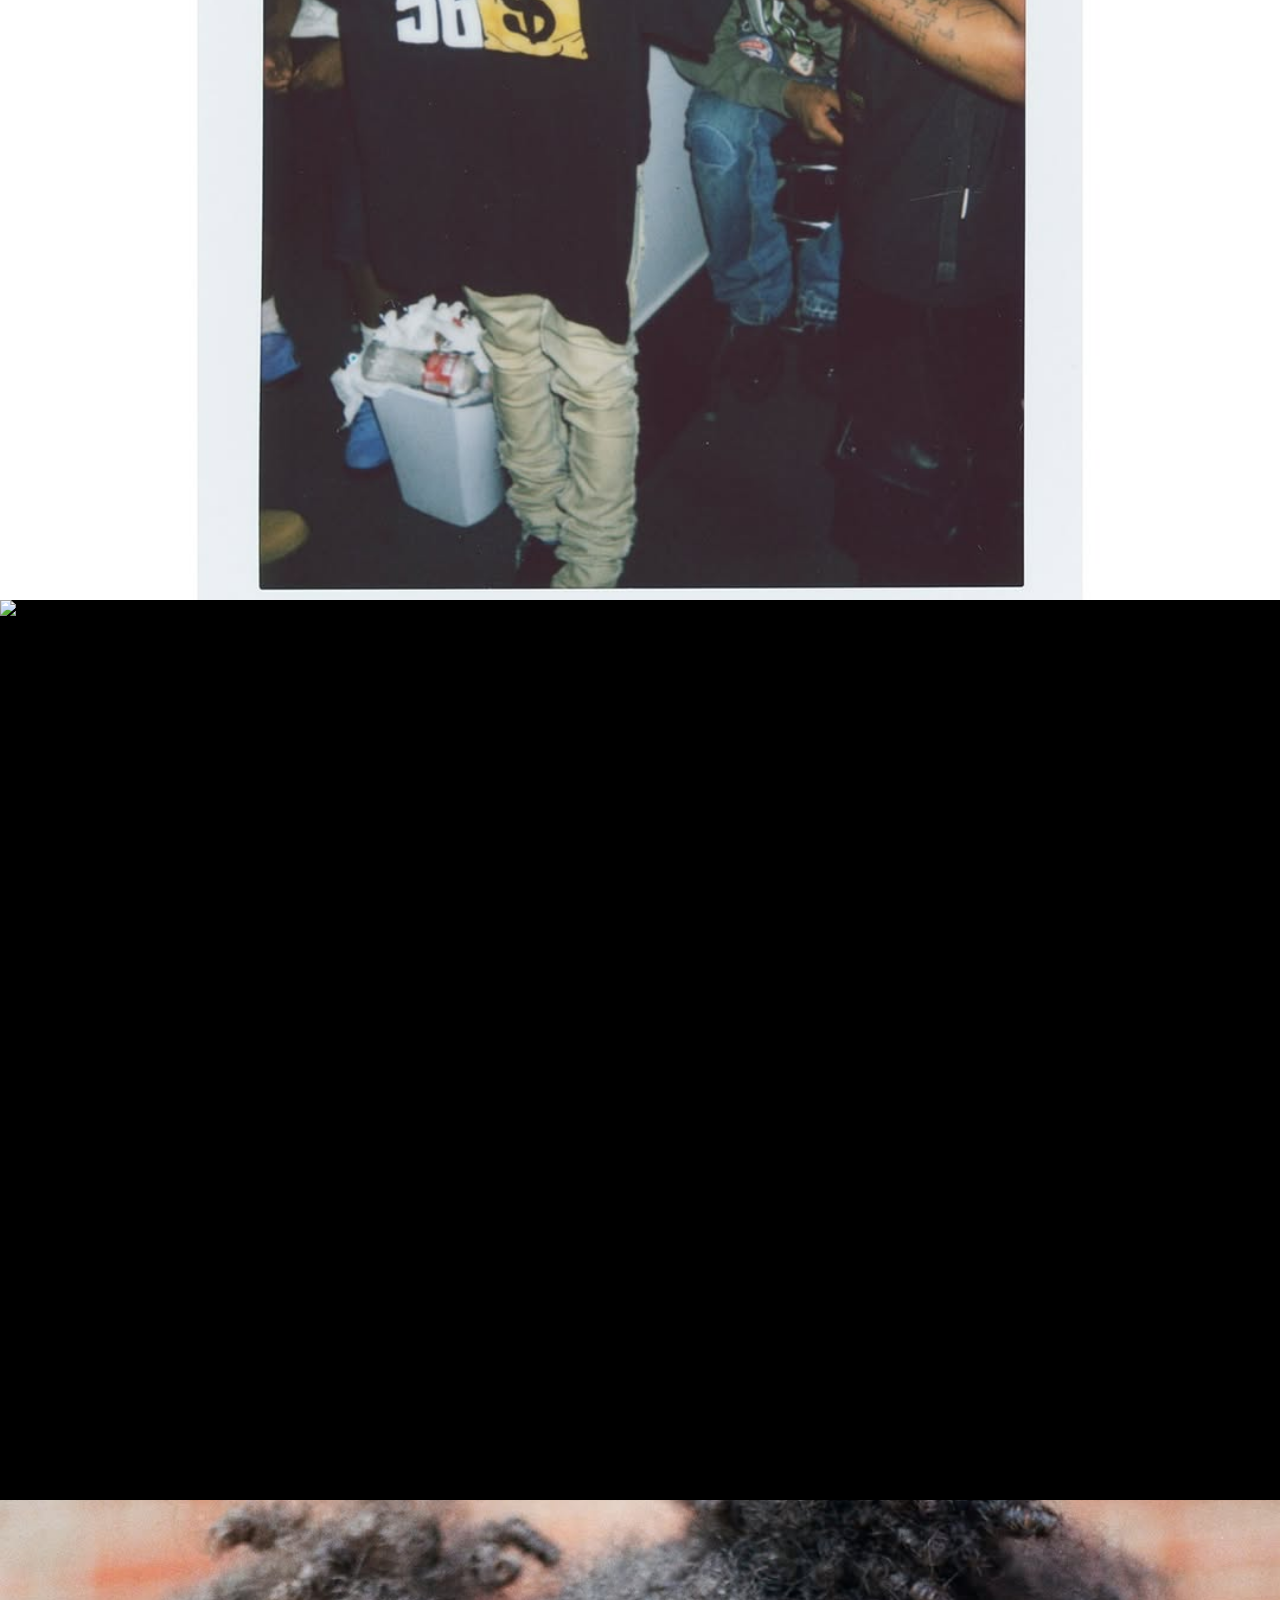
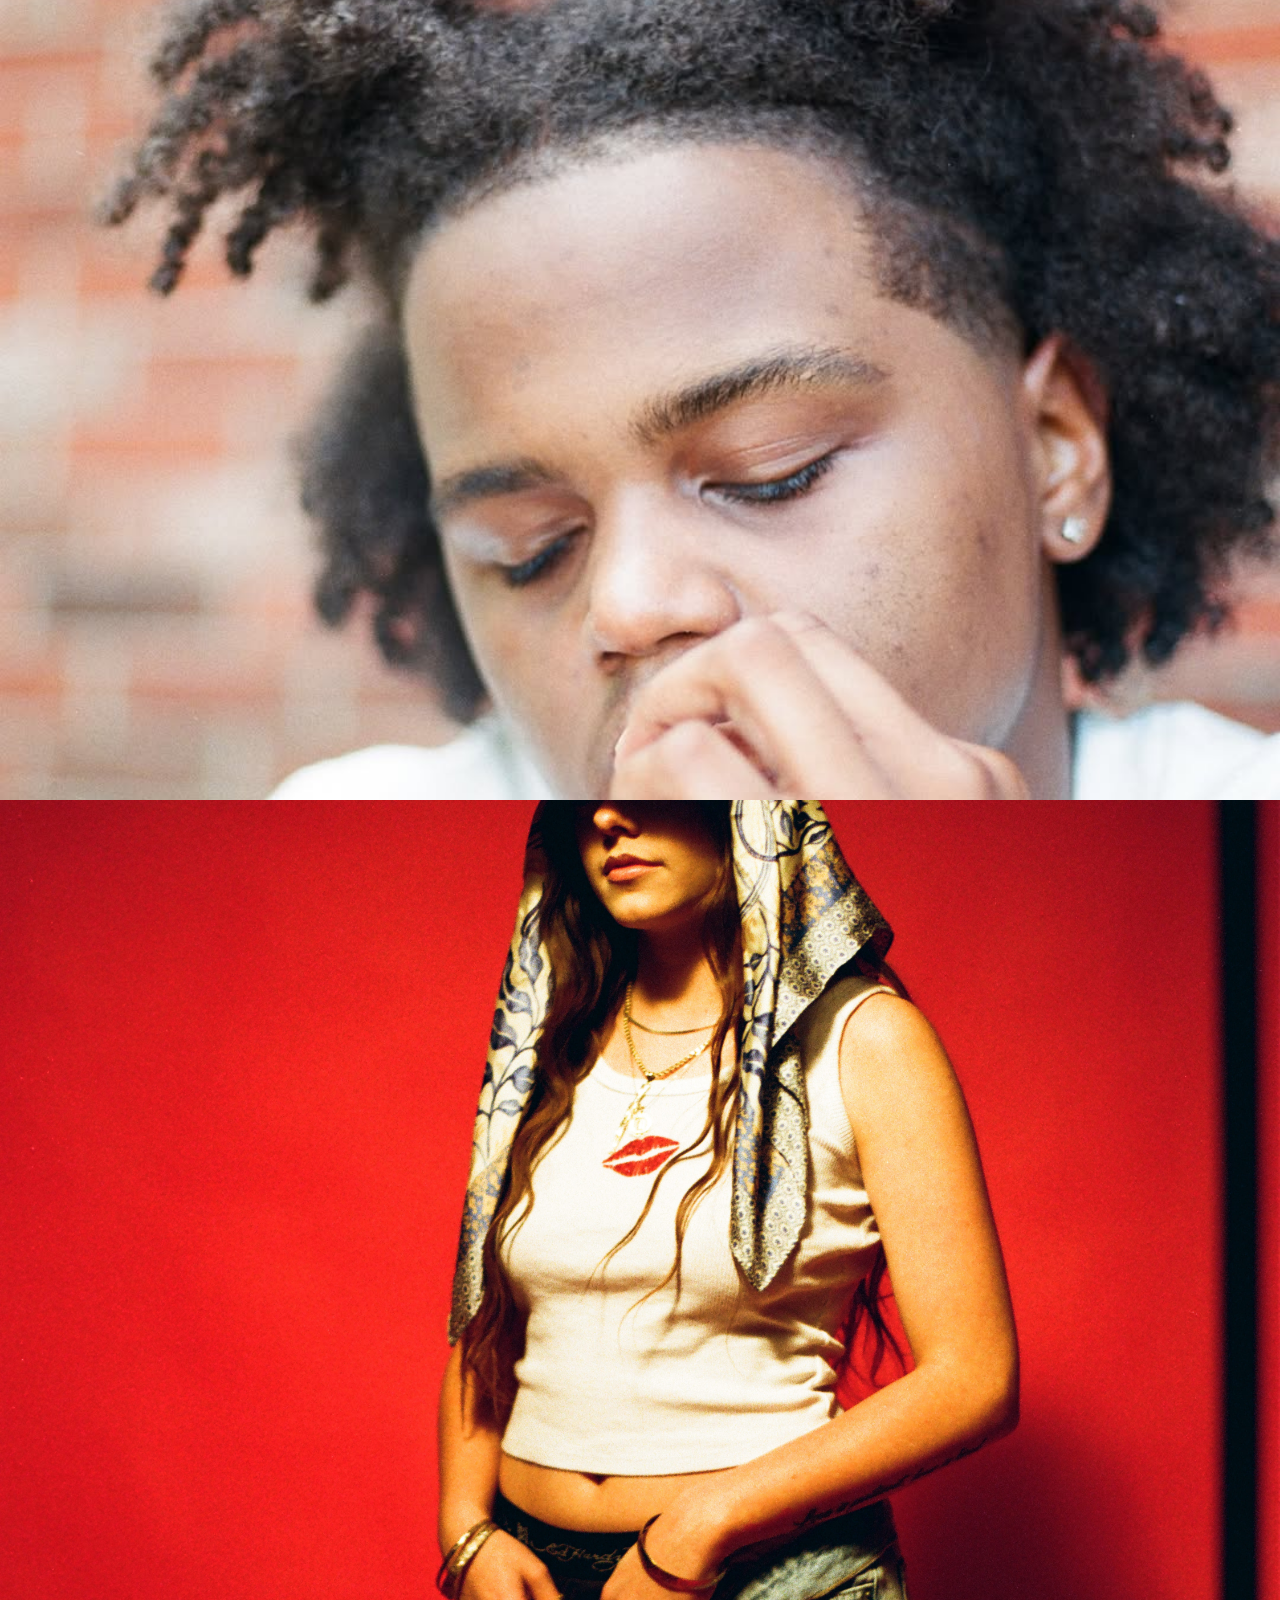
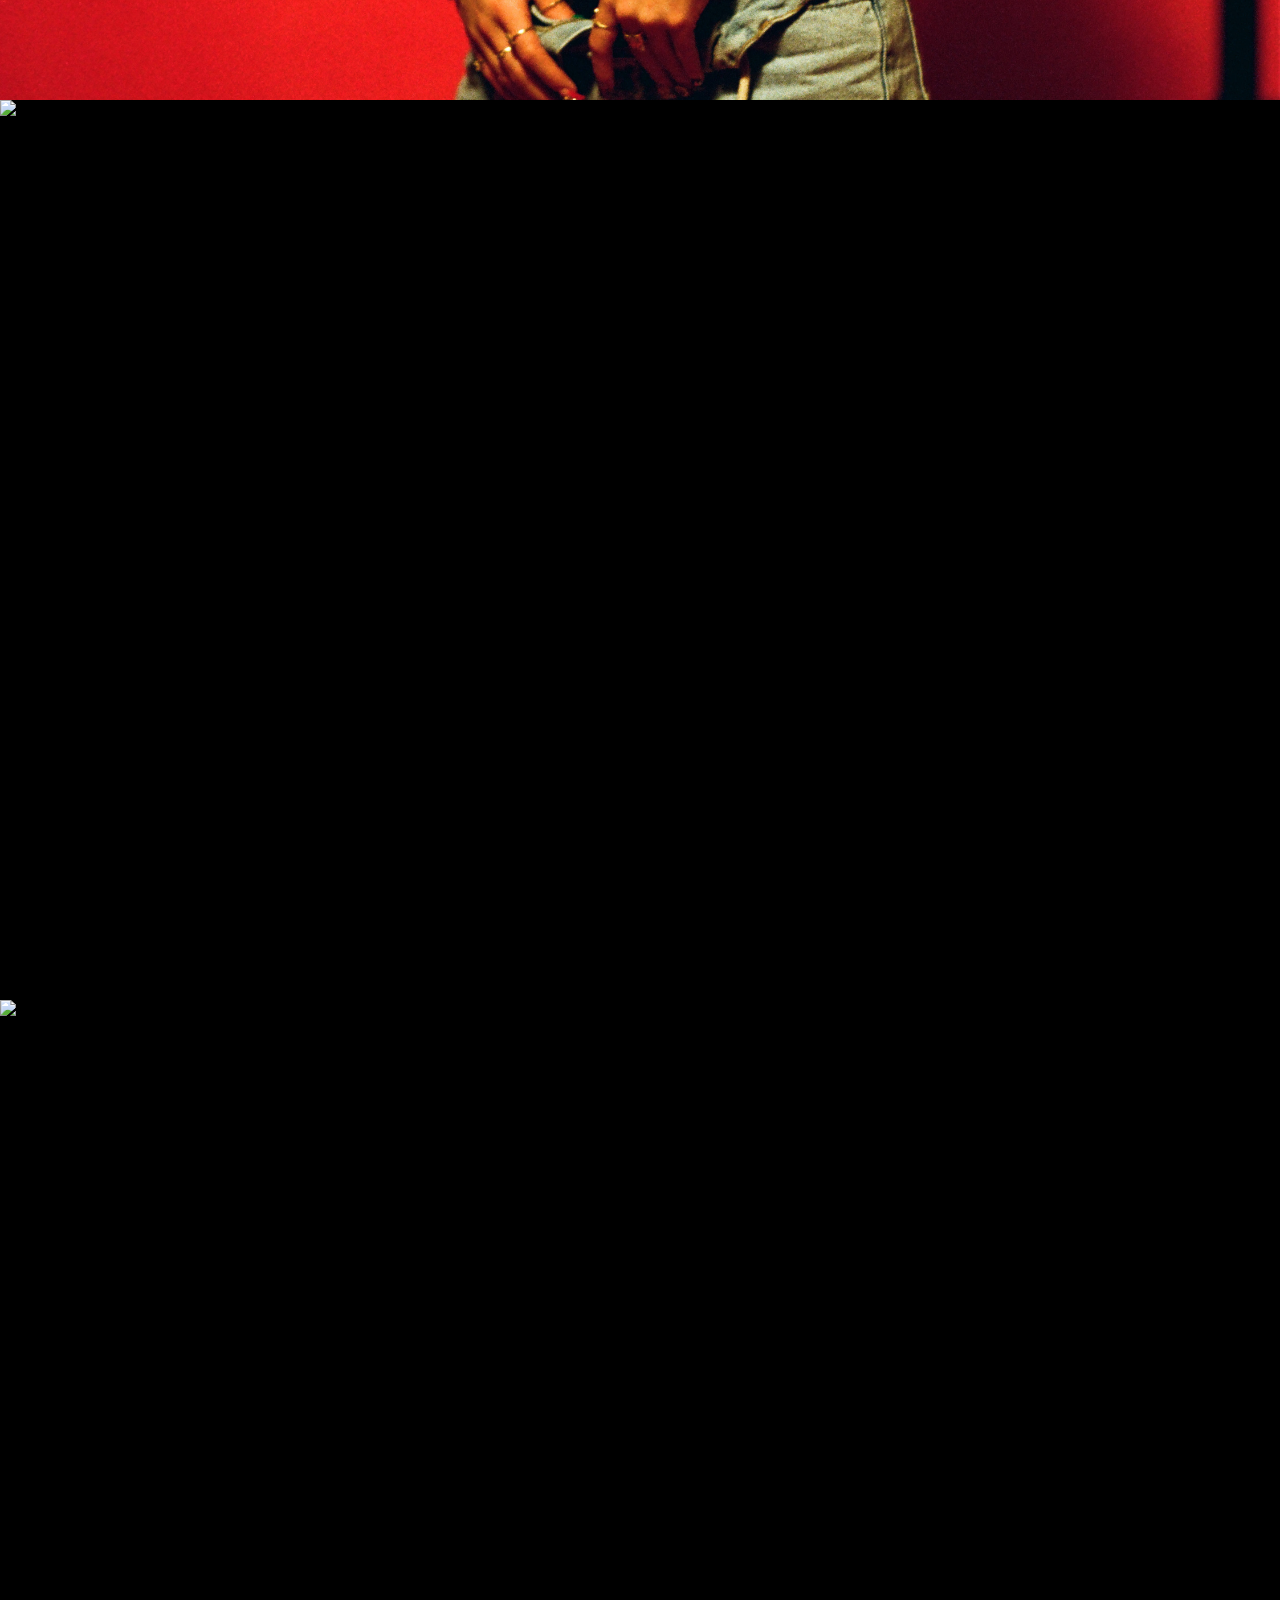
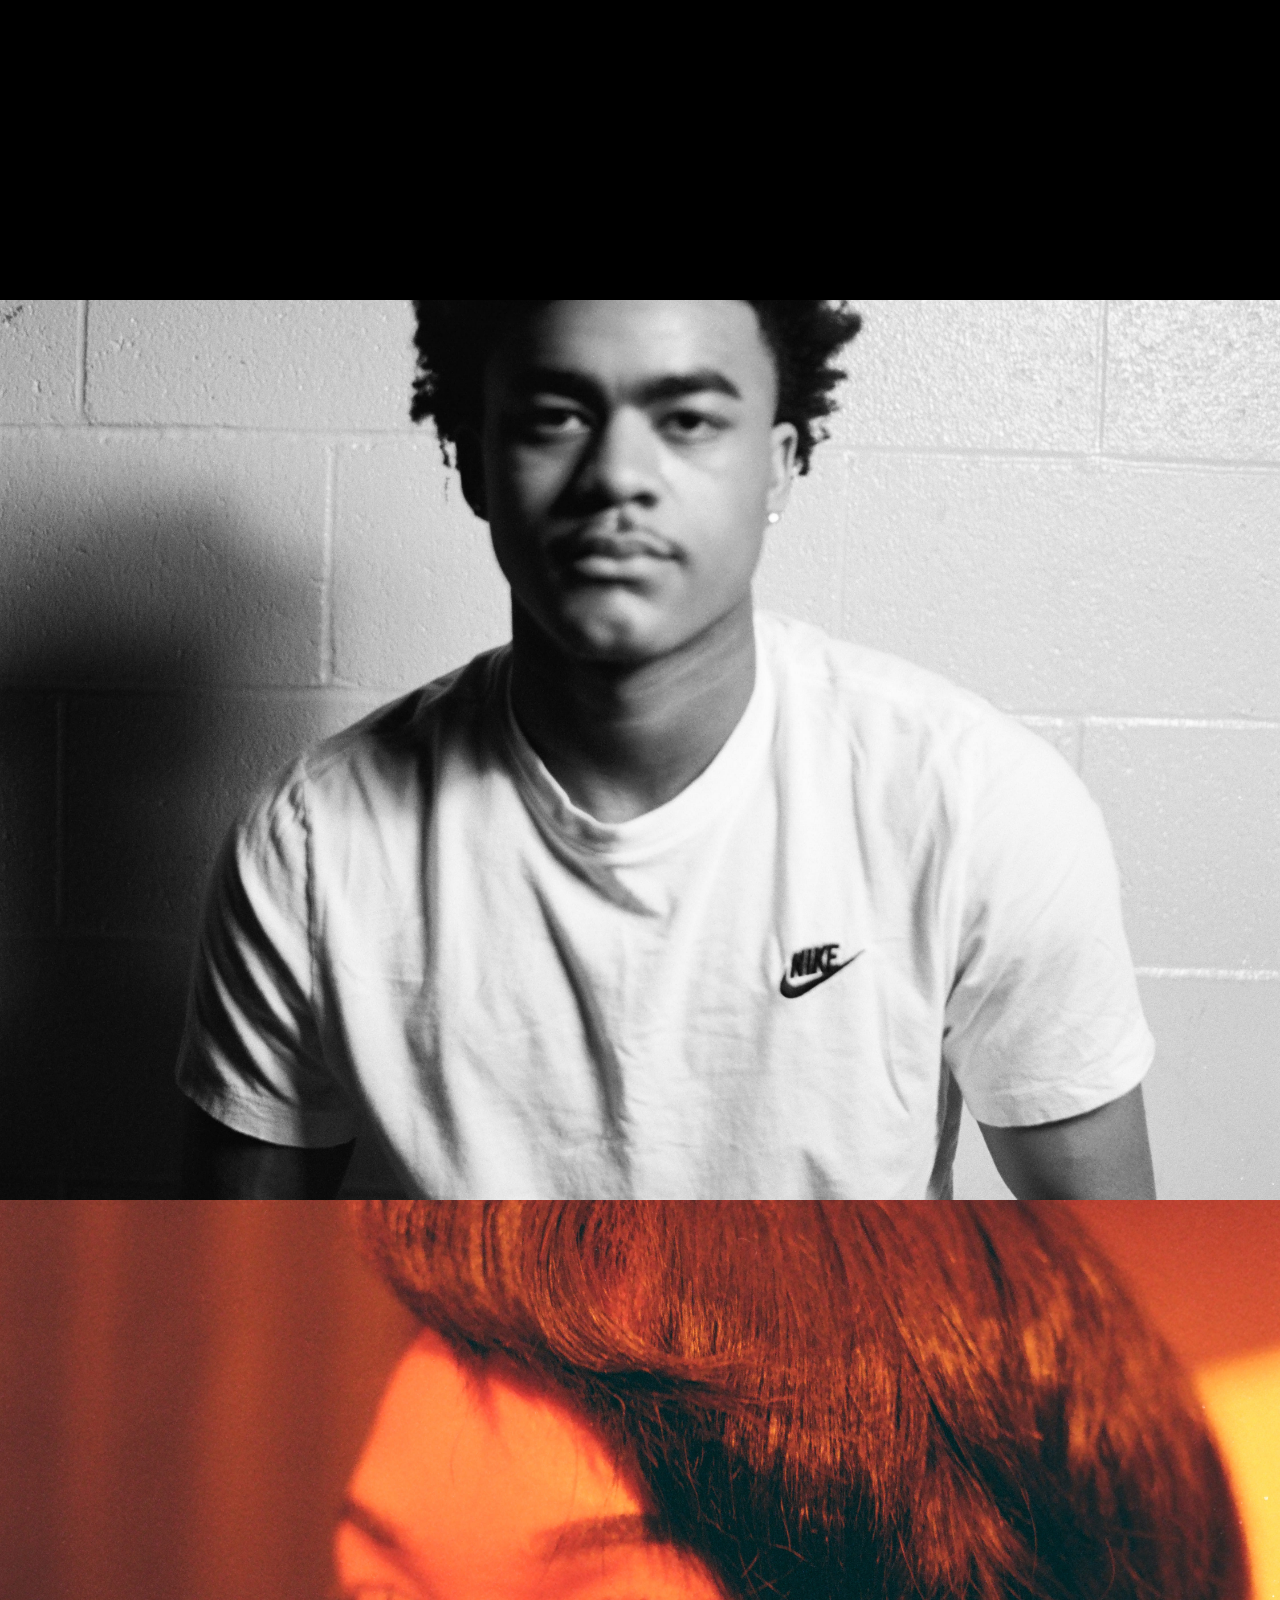
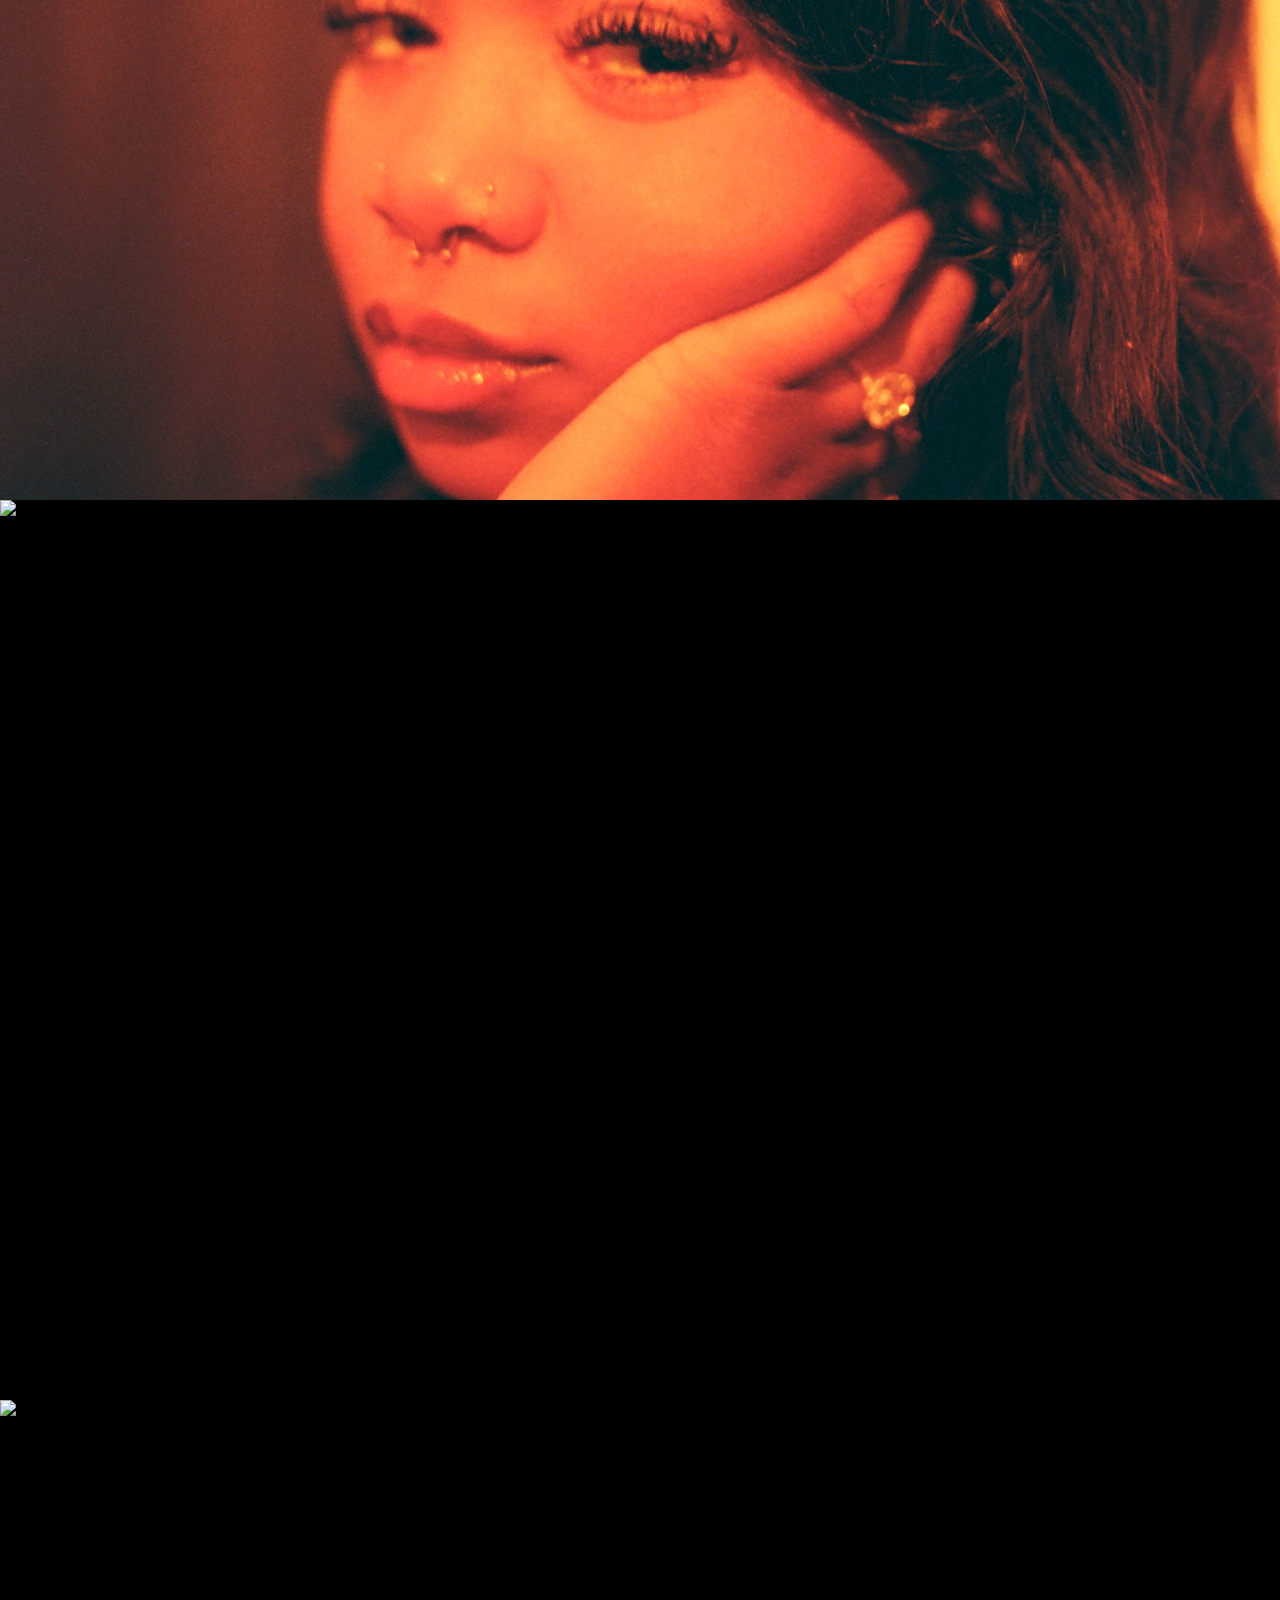
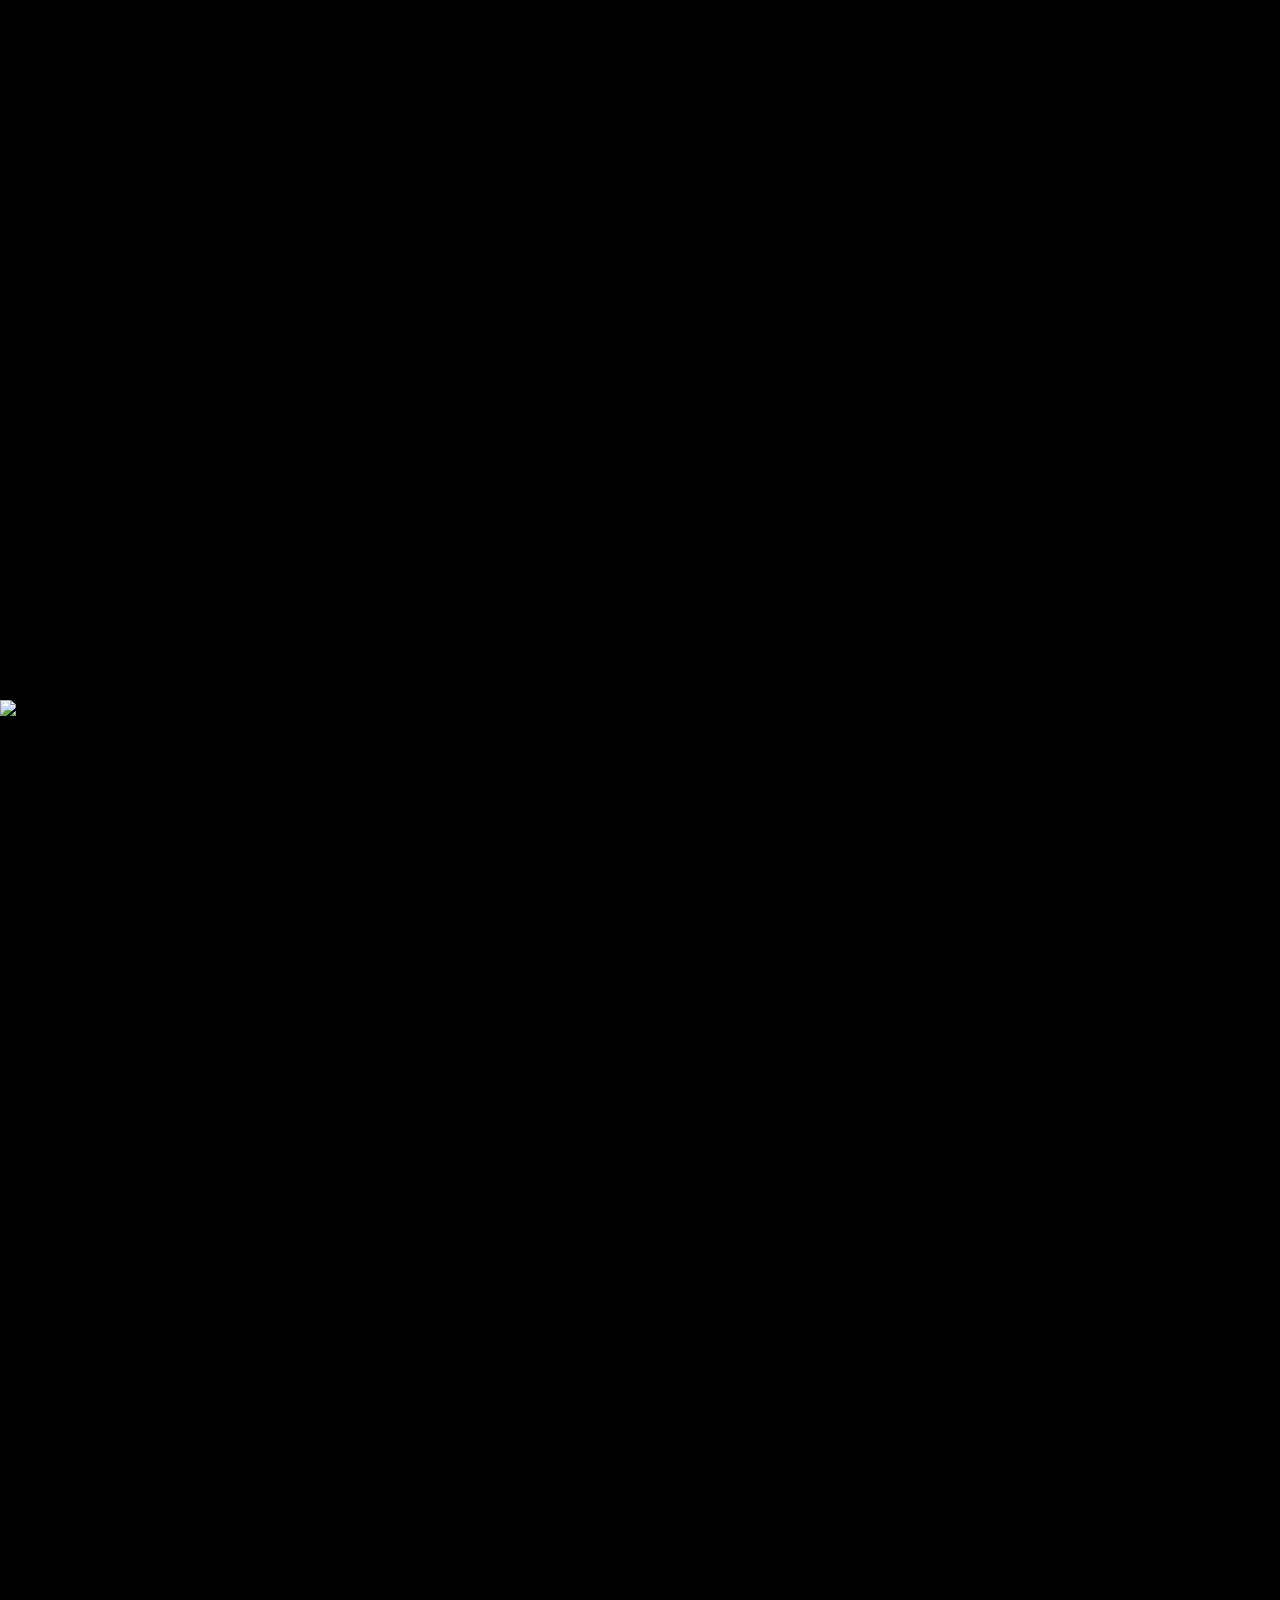
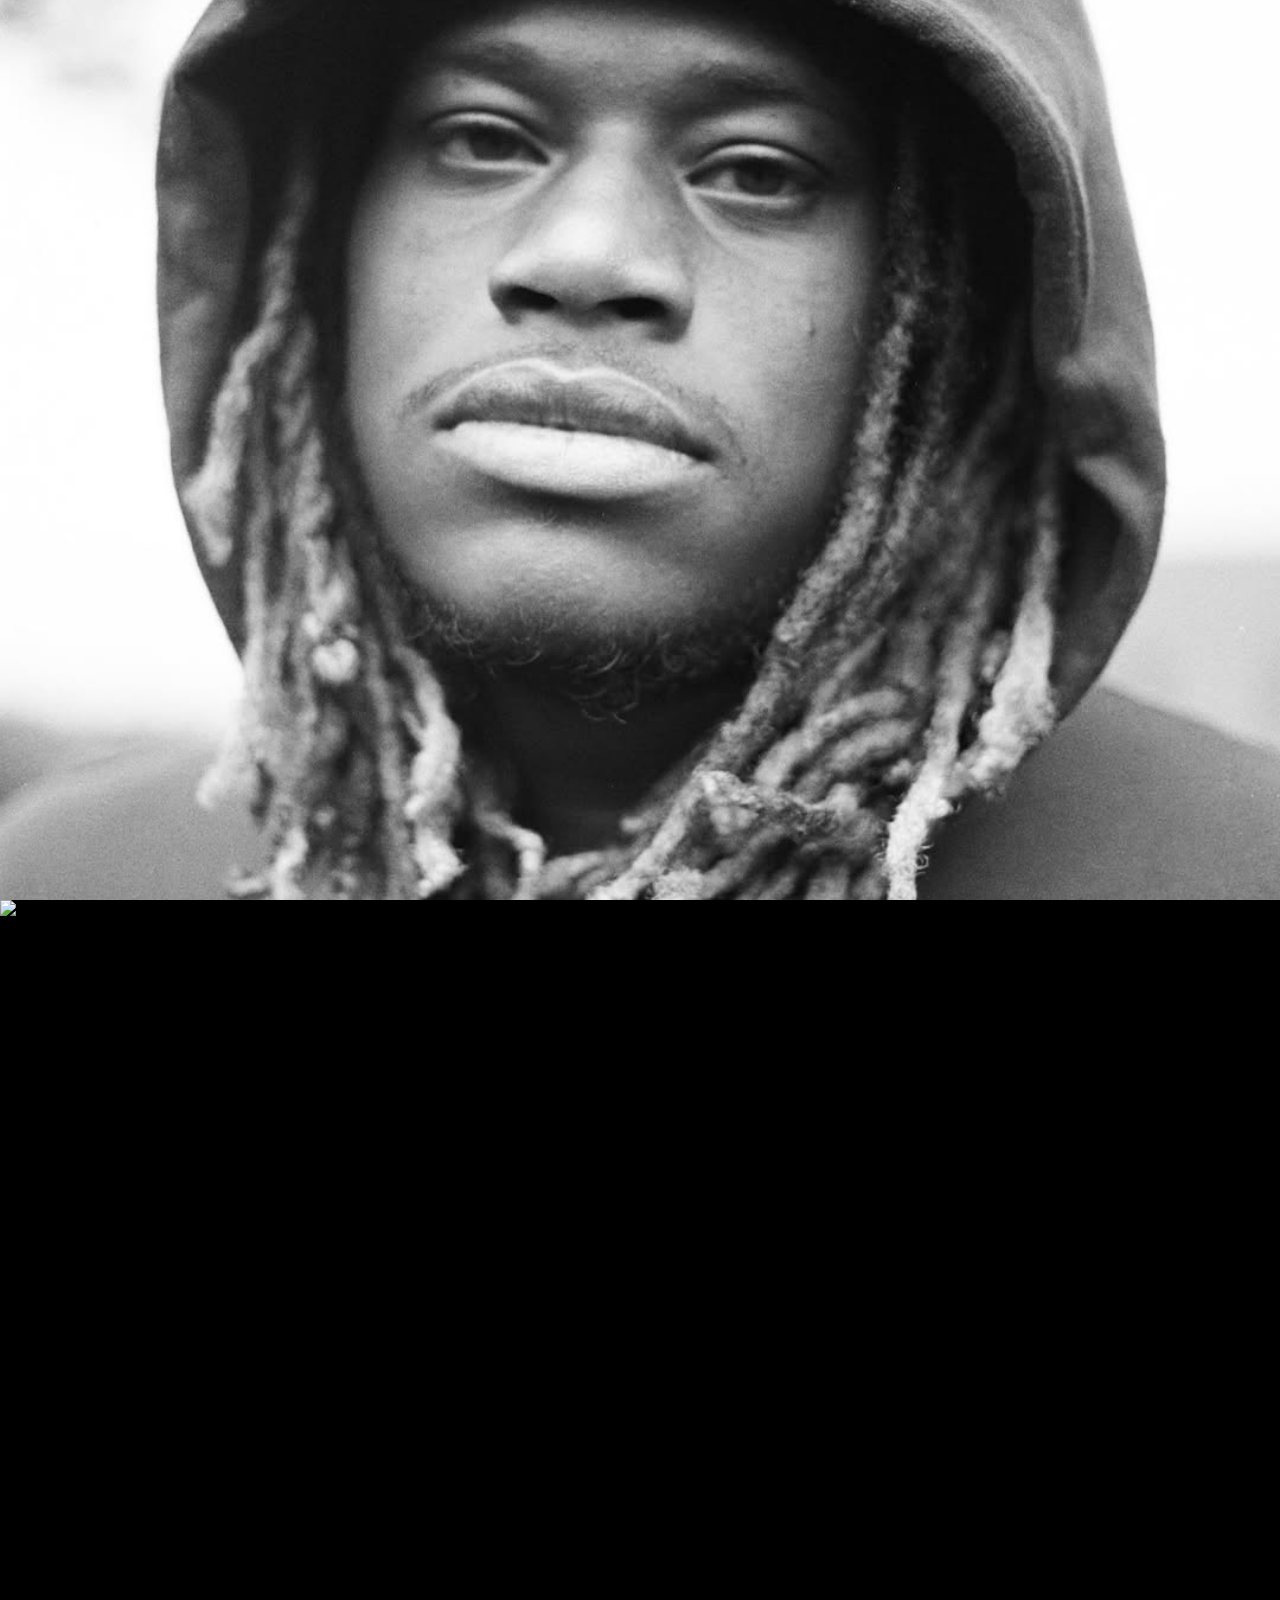
==== commit 27bbdf36: "Update index.html" ====
--- a/index.html
+++ b/index.html
@@ -15,8 +15,8 @@
     <div class="logo">CASHNOWADAYS</div>
 
     <ul class="nav-links">
+      <li><a href="about.html">About</a></li>
       <li><a href="#">Digitals</a></li>
-      <li><a href="about.html">About</a></li>
     </ul>
   </nav>
 
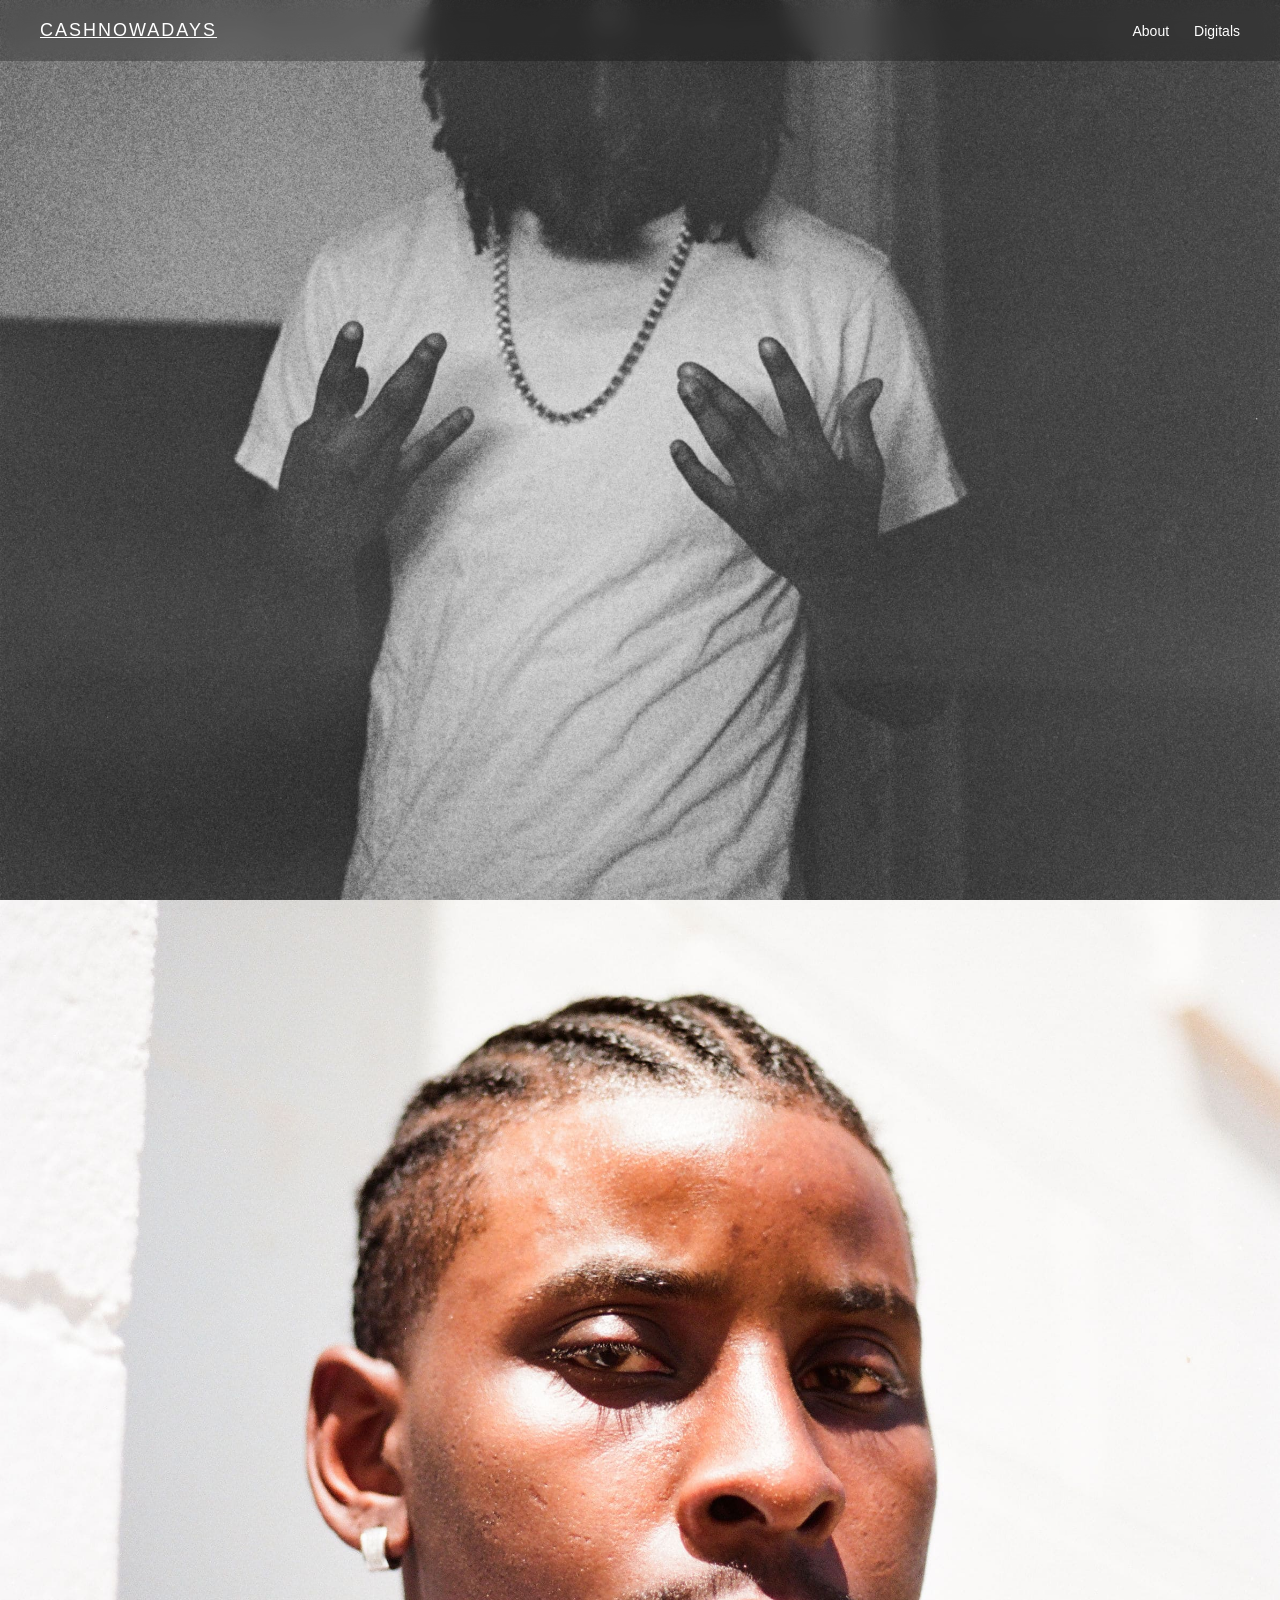
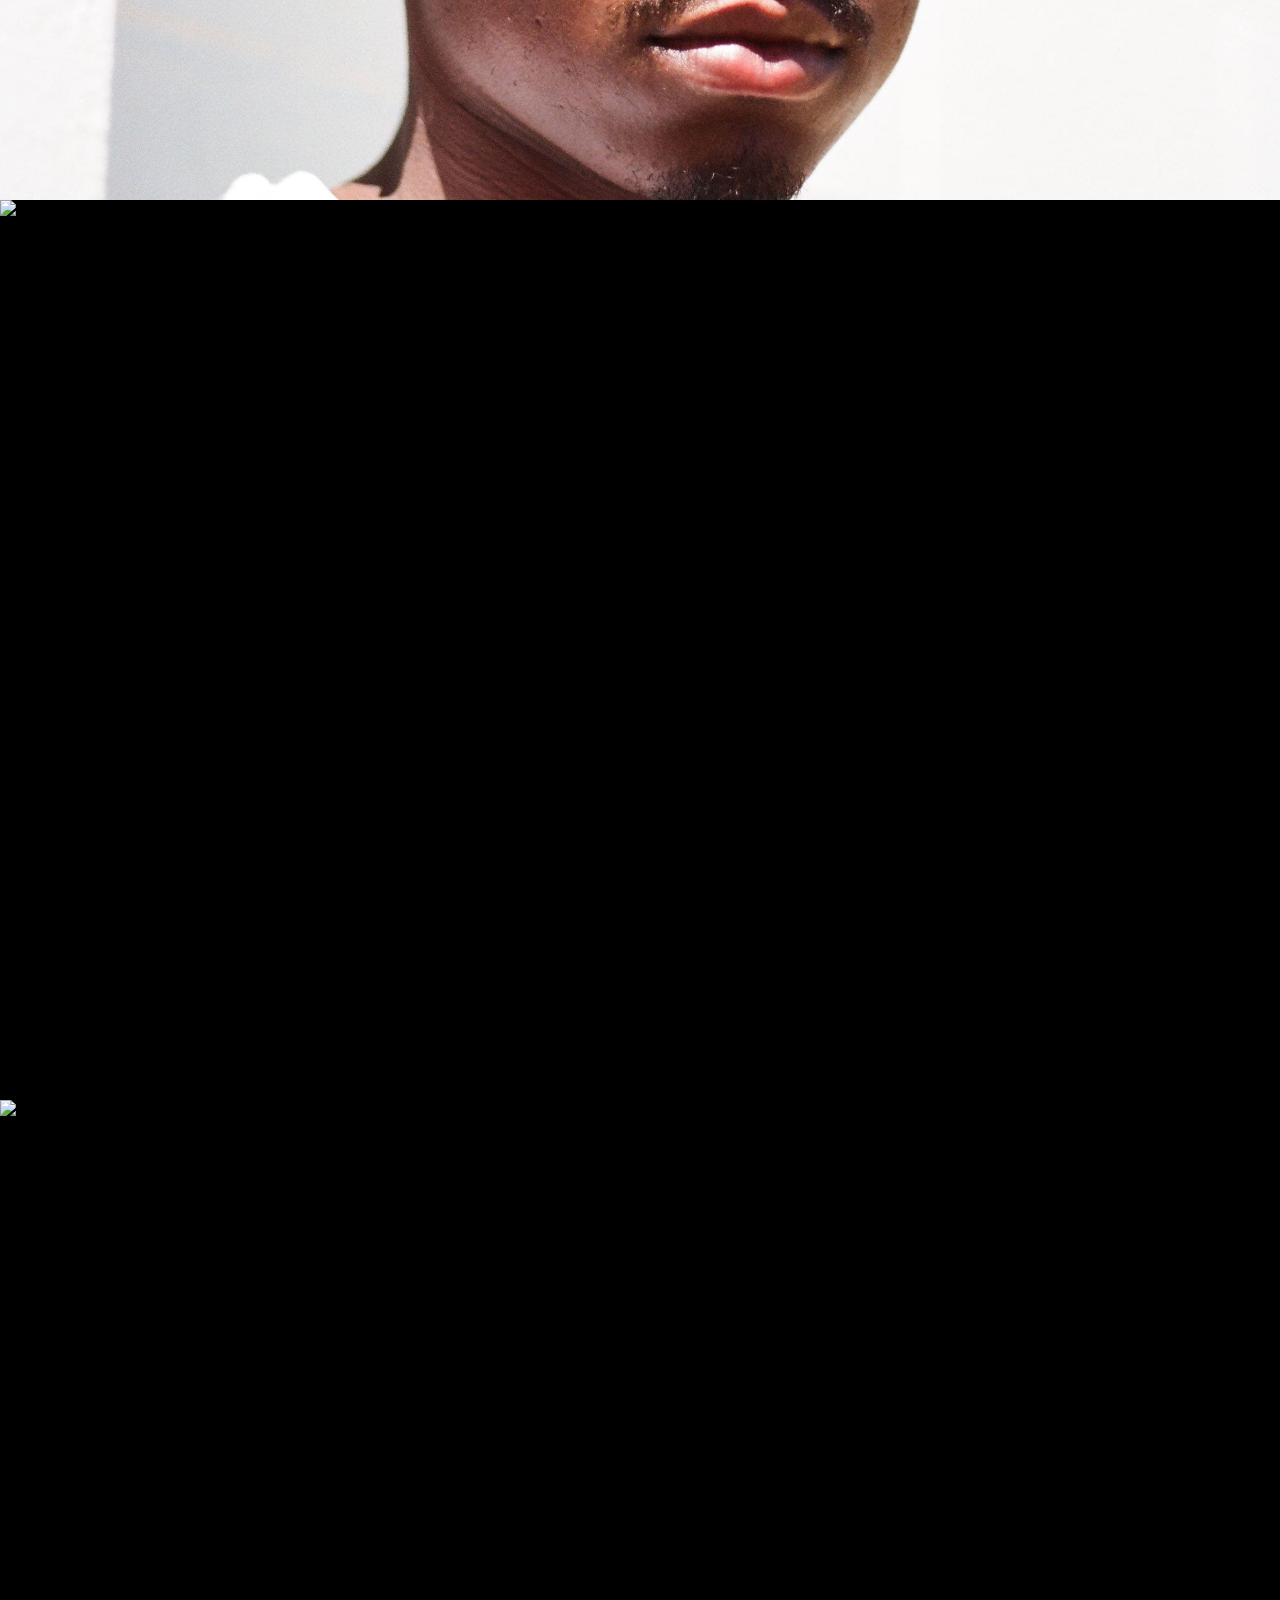
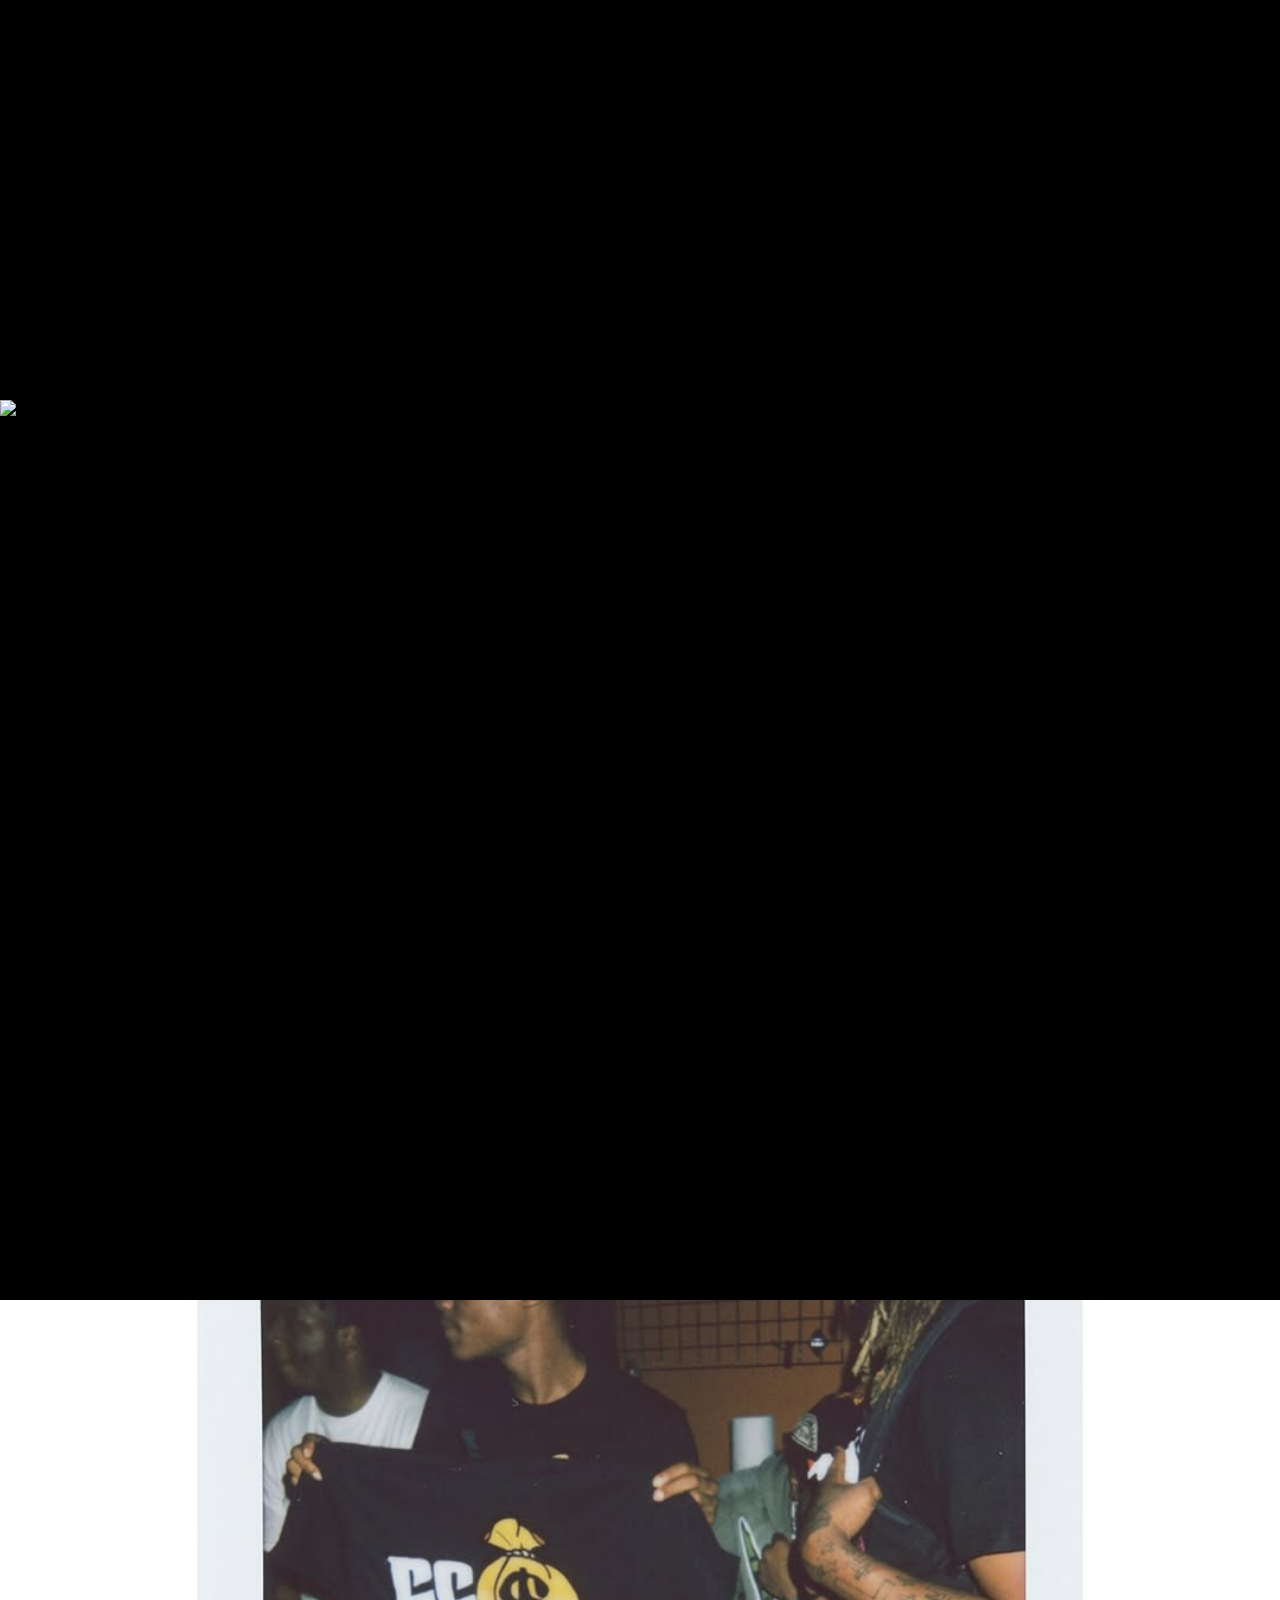
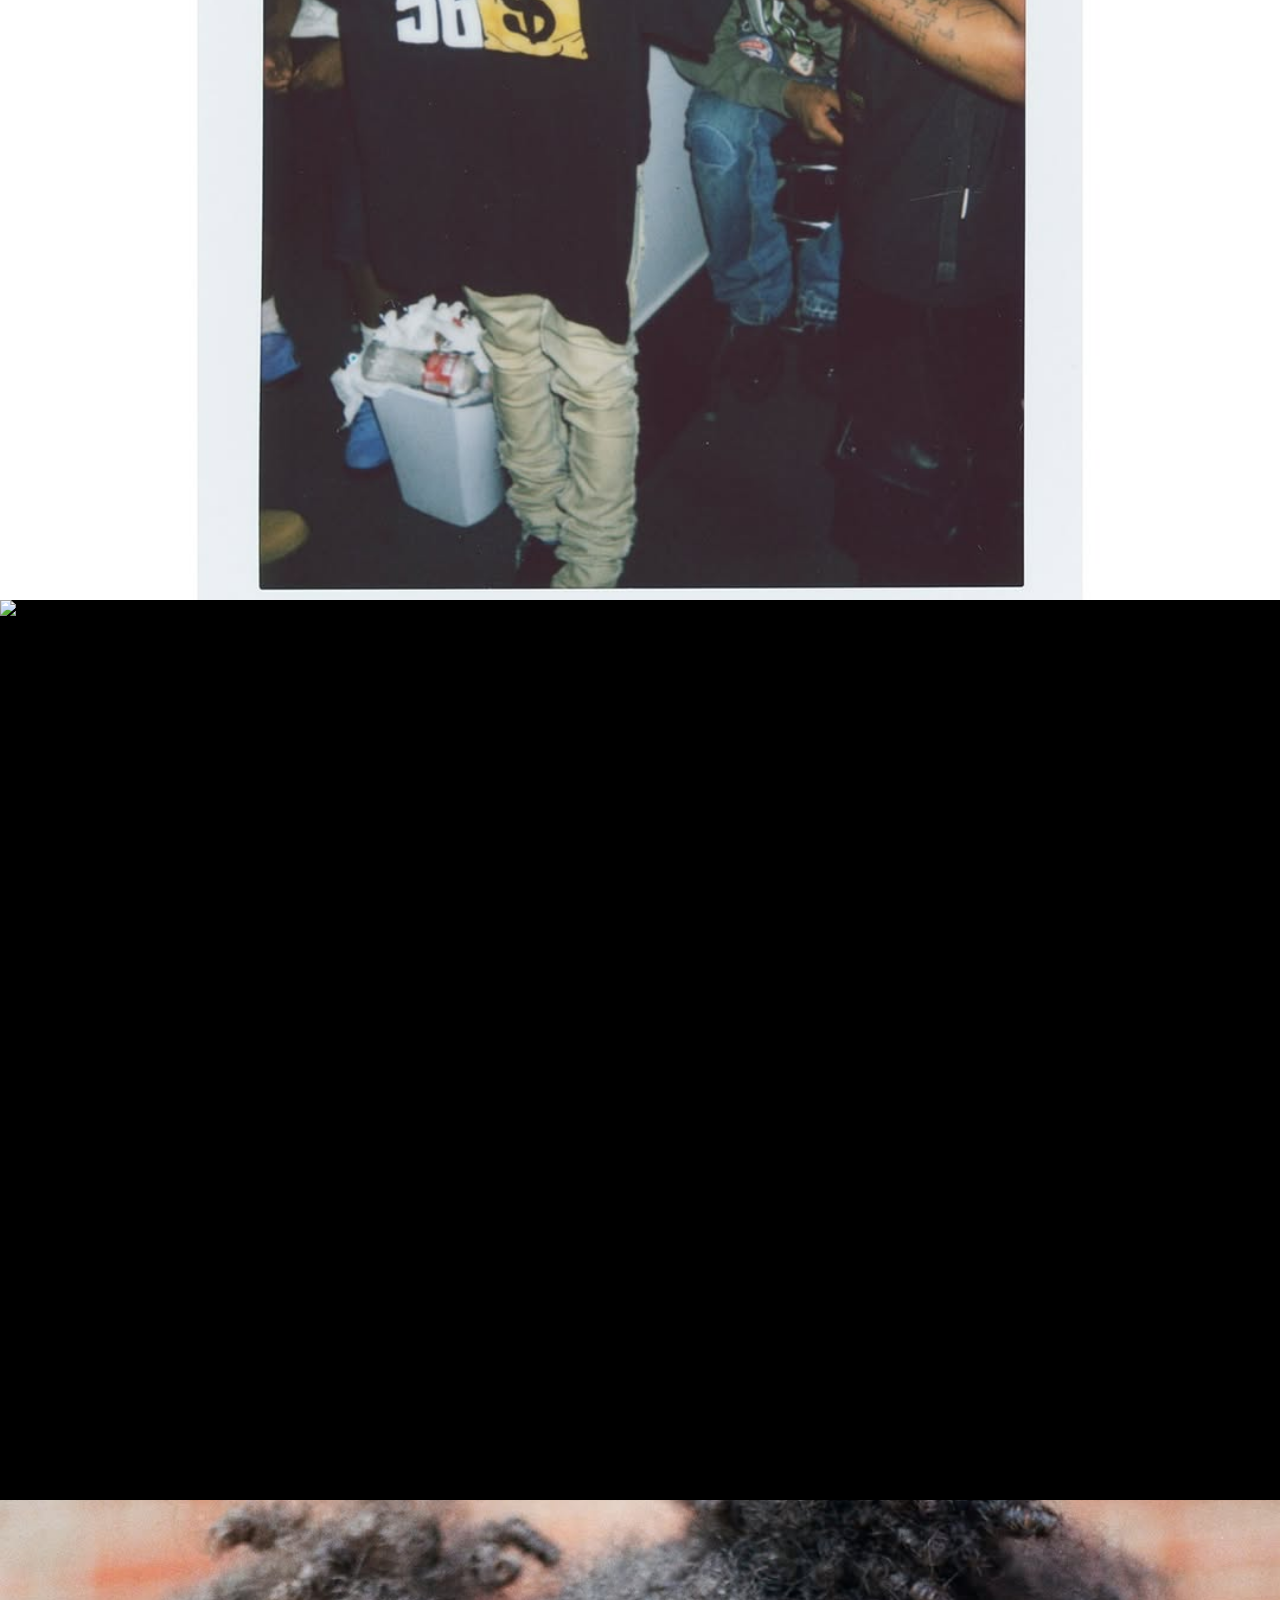
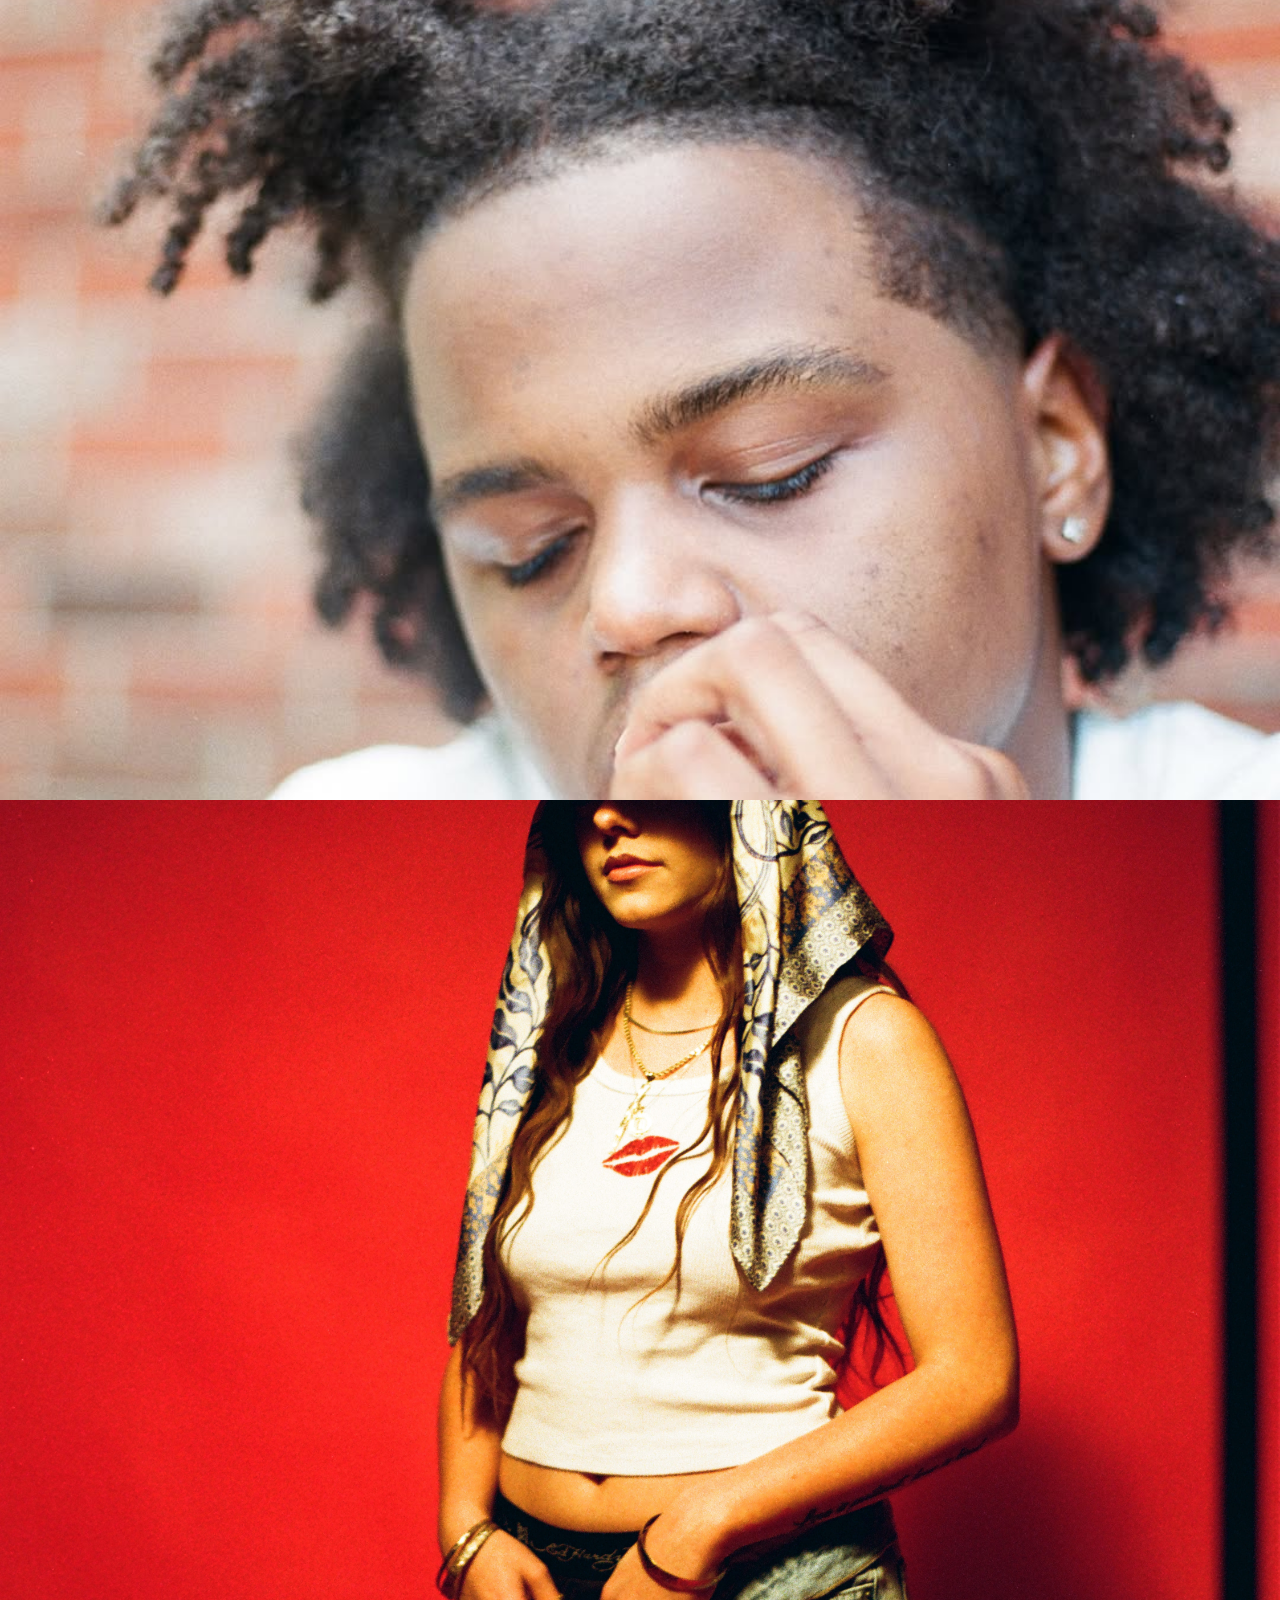
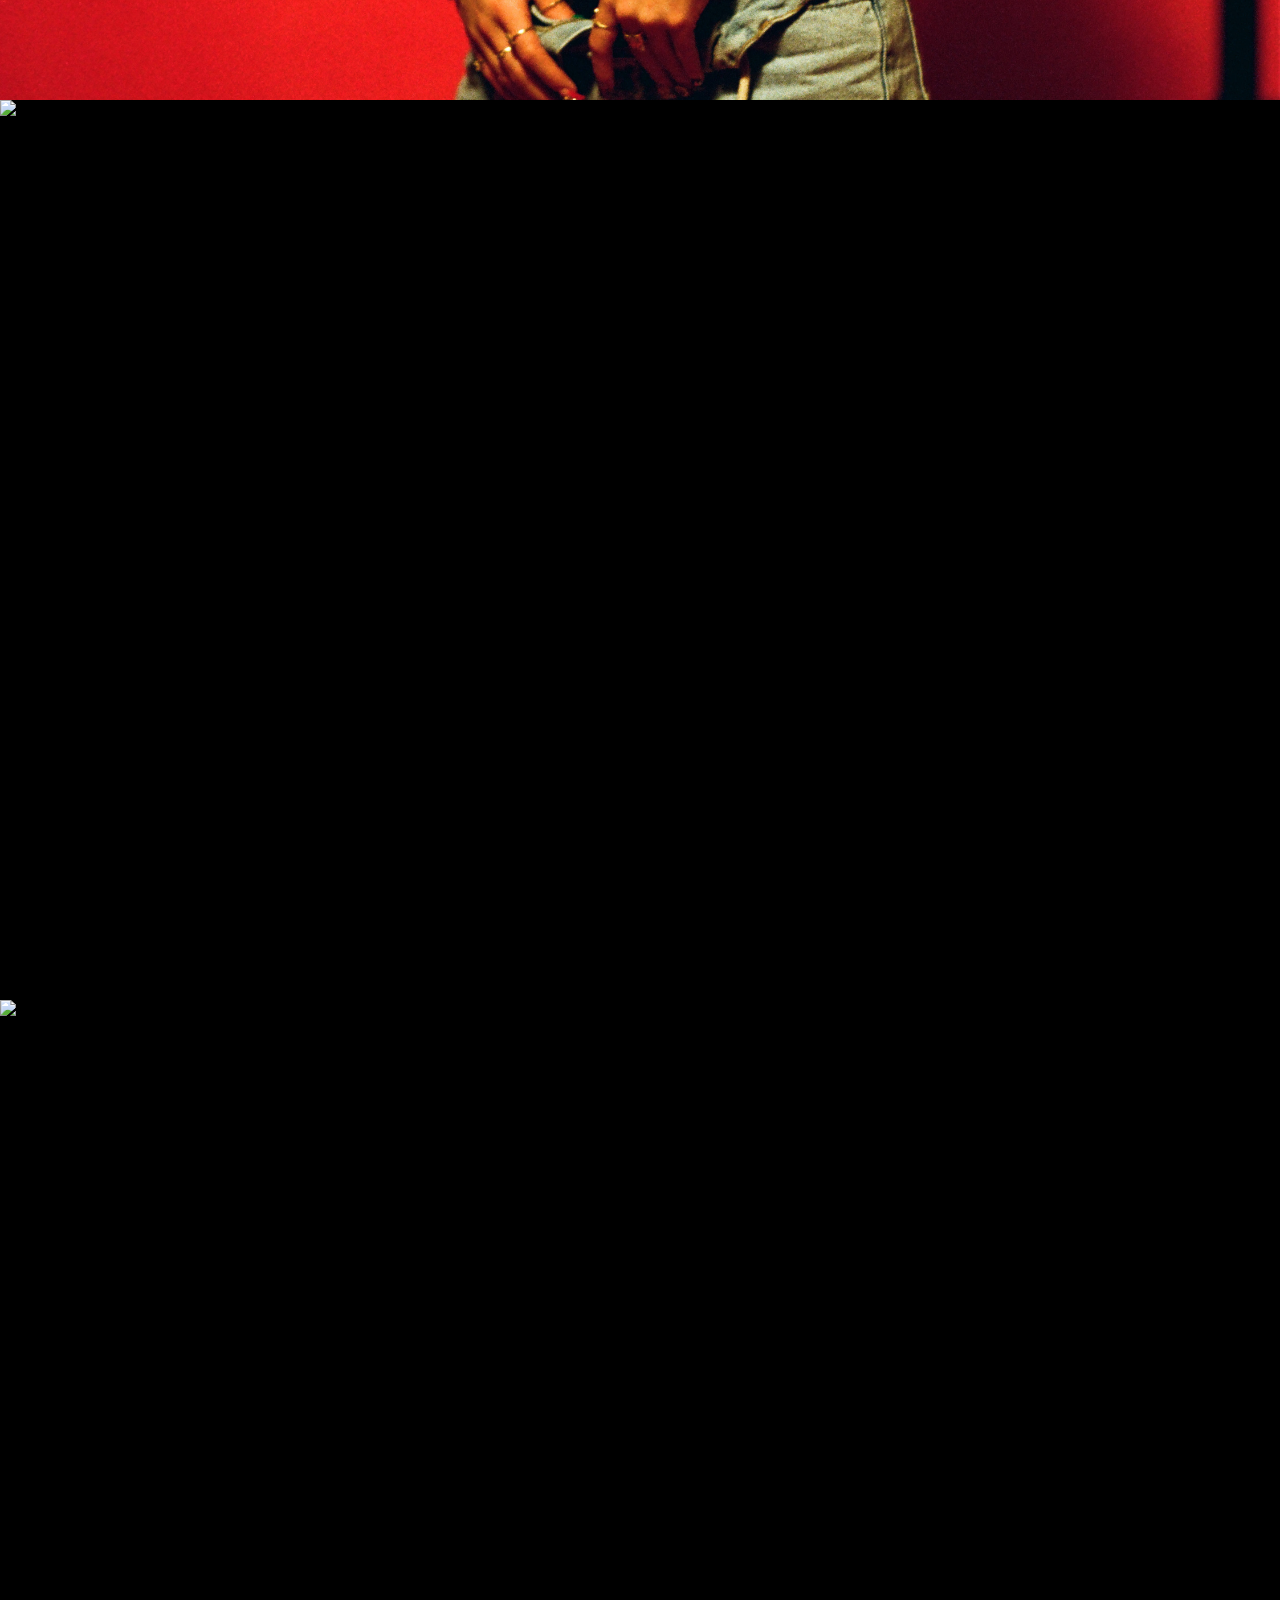
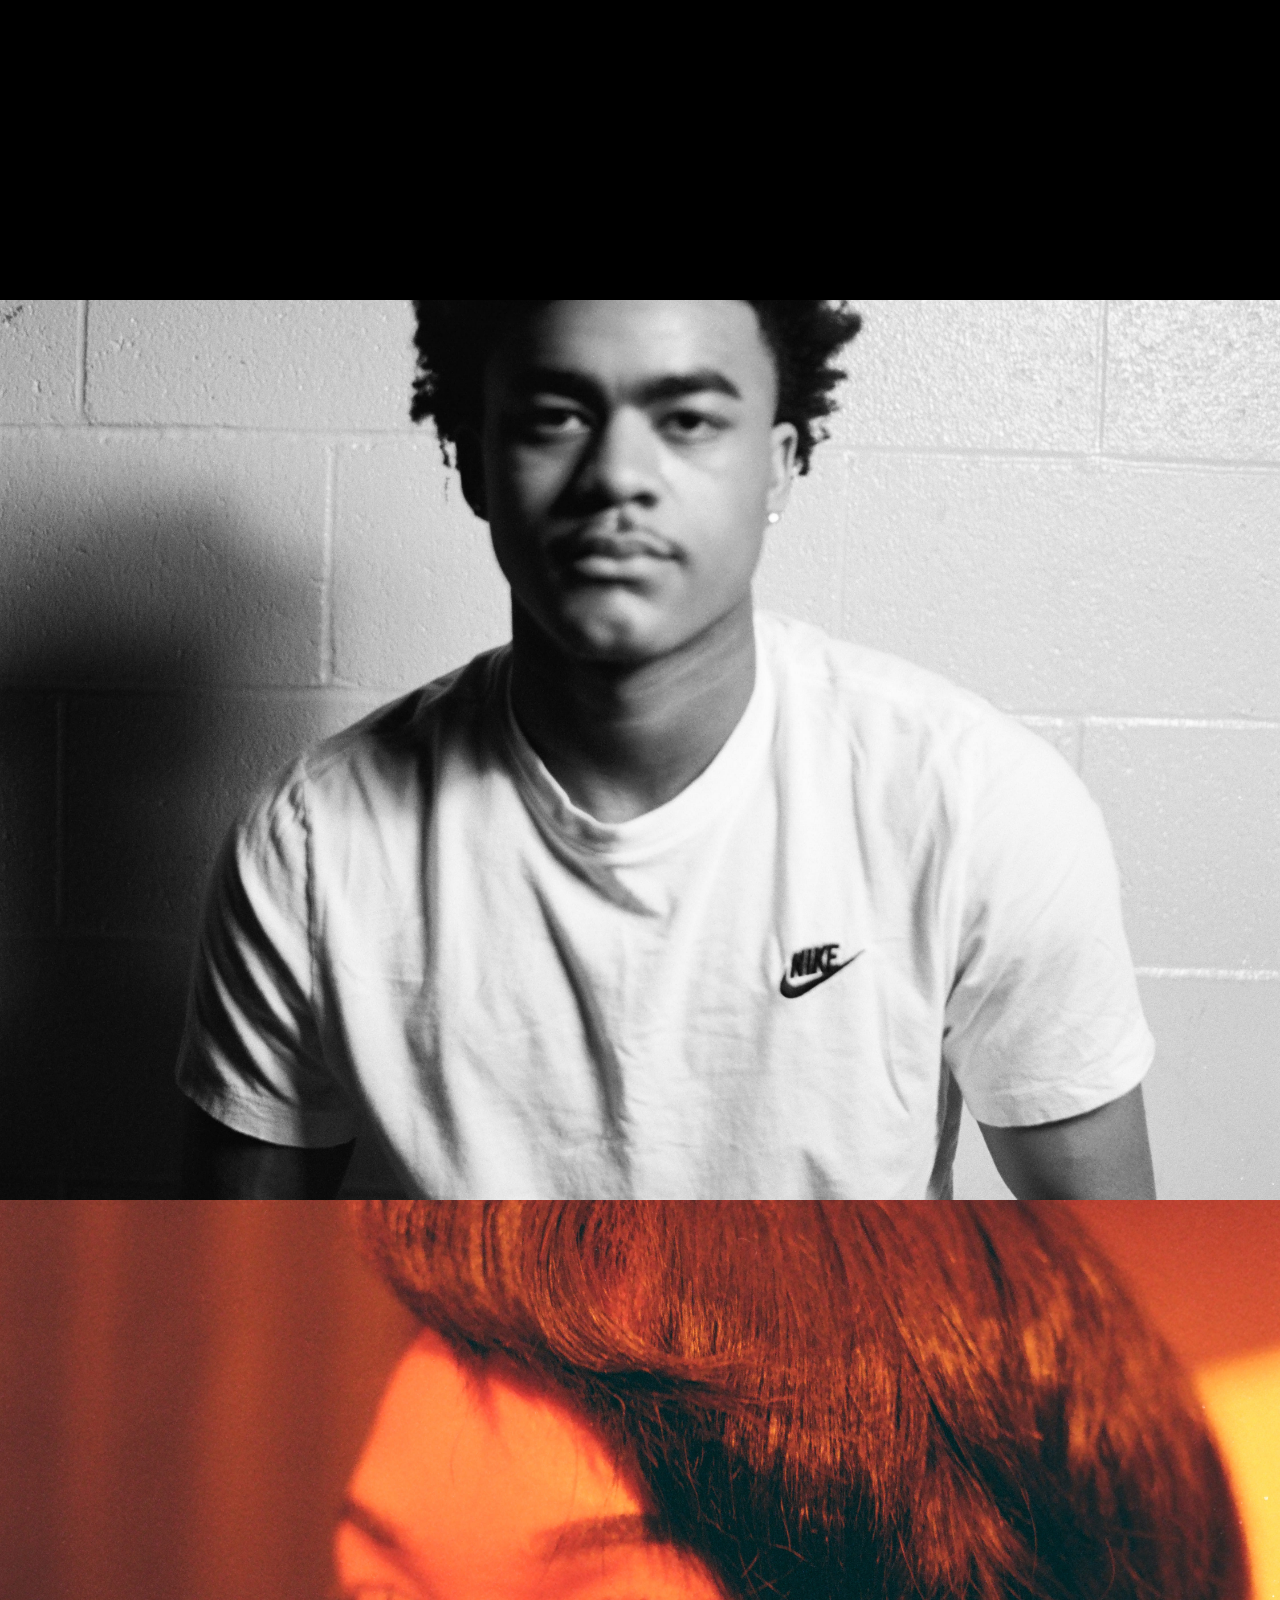
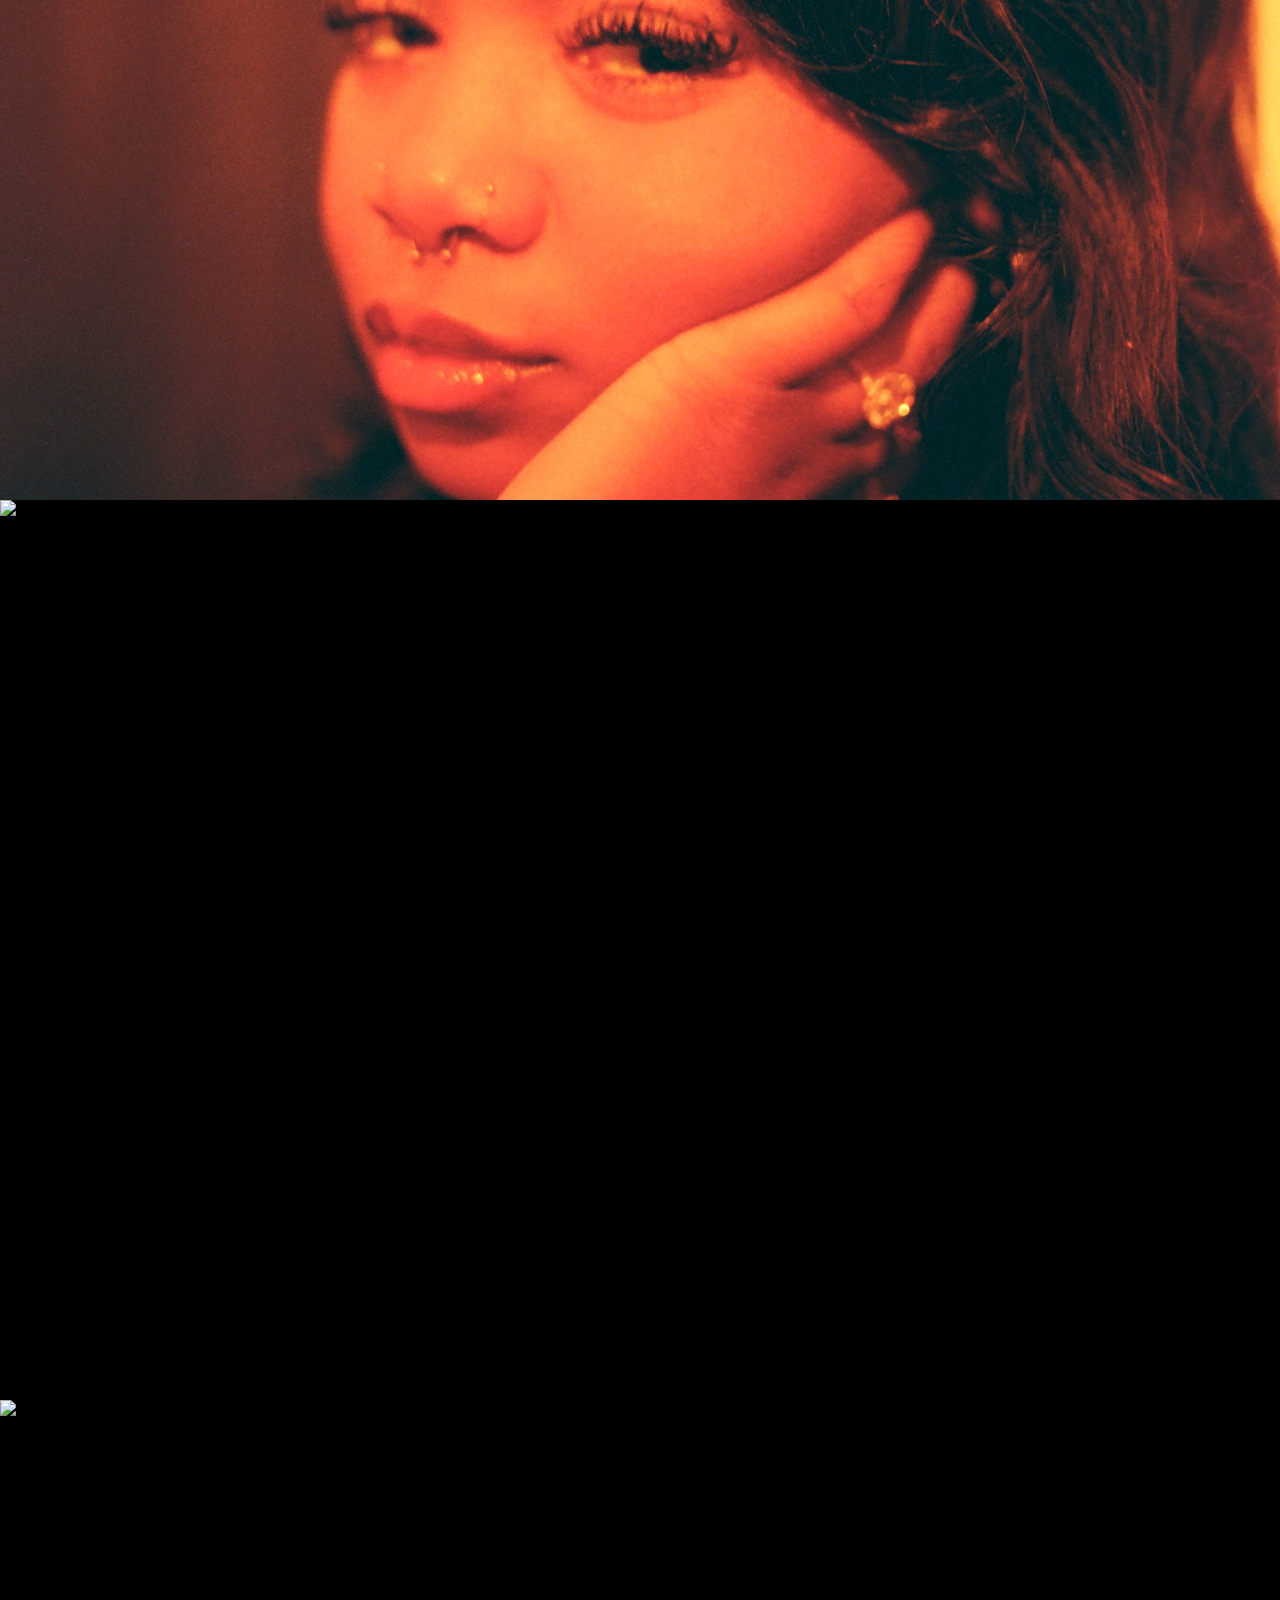
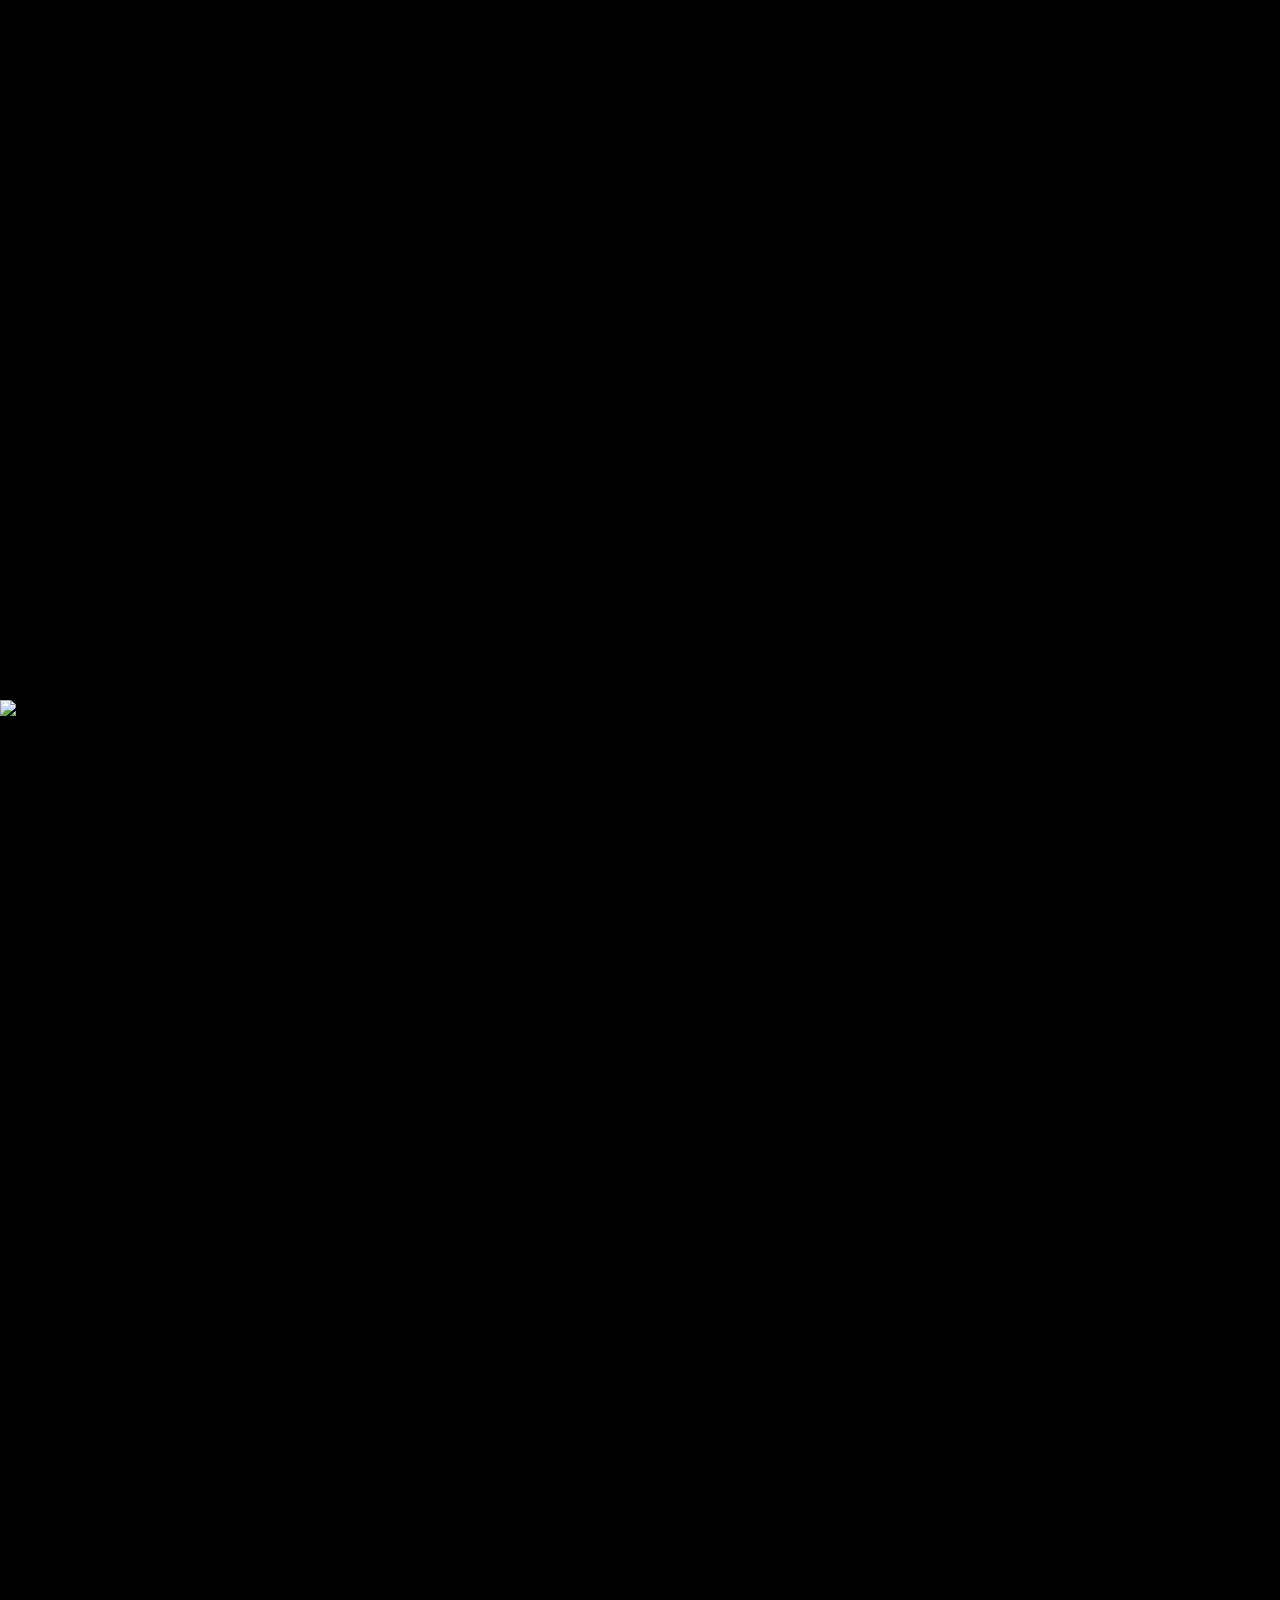
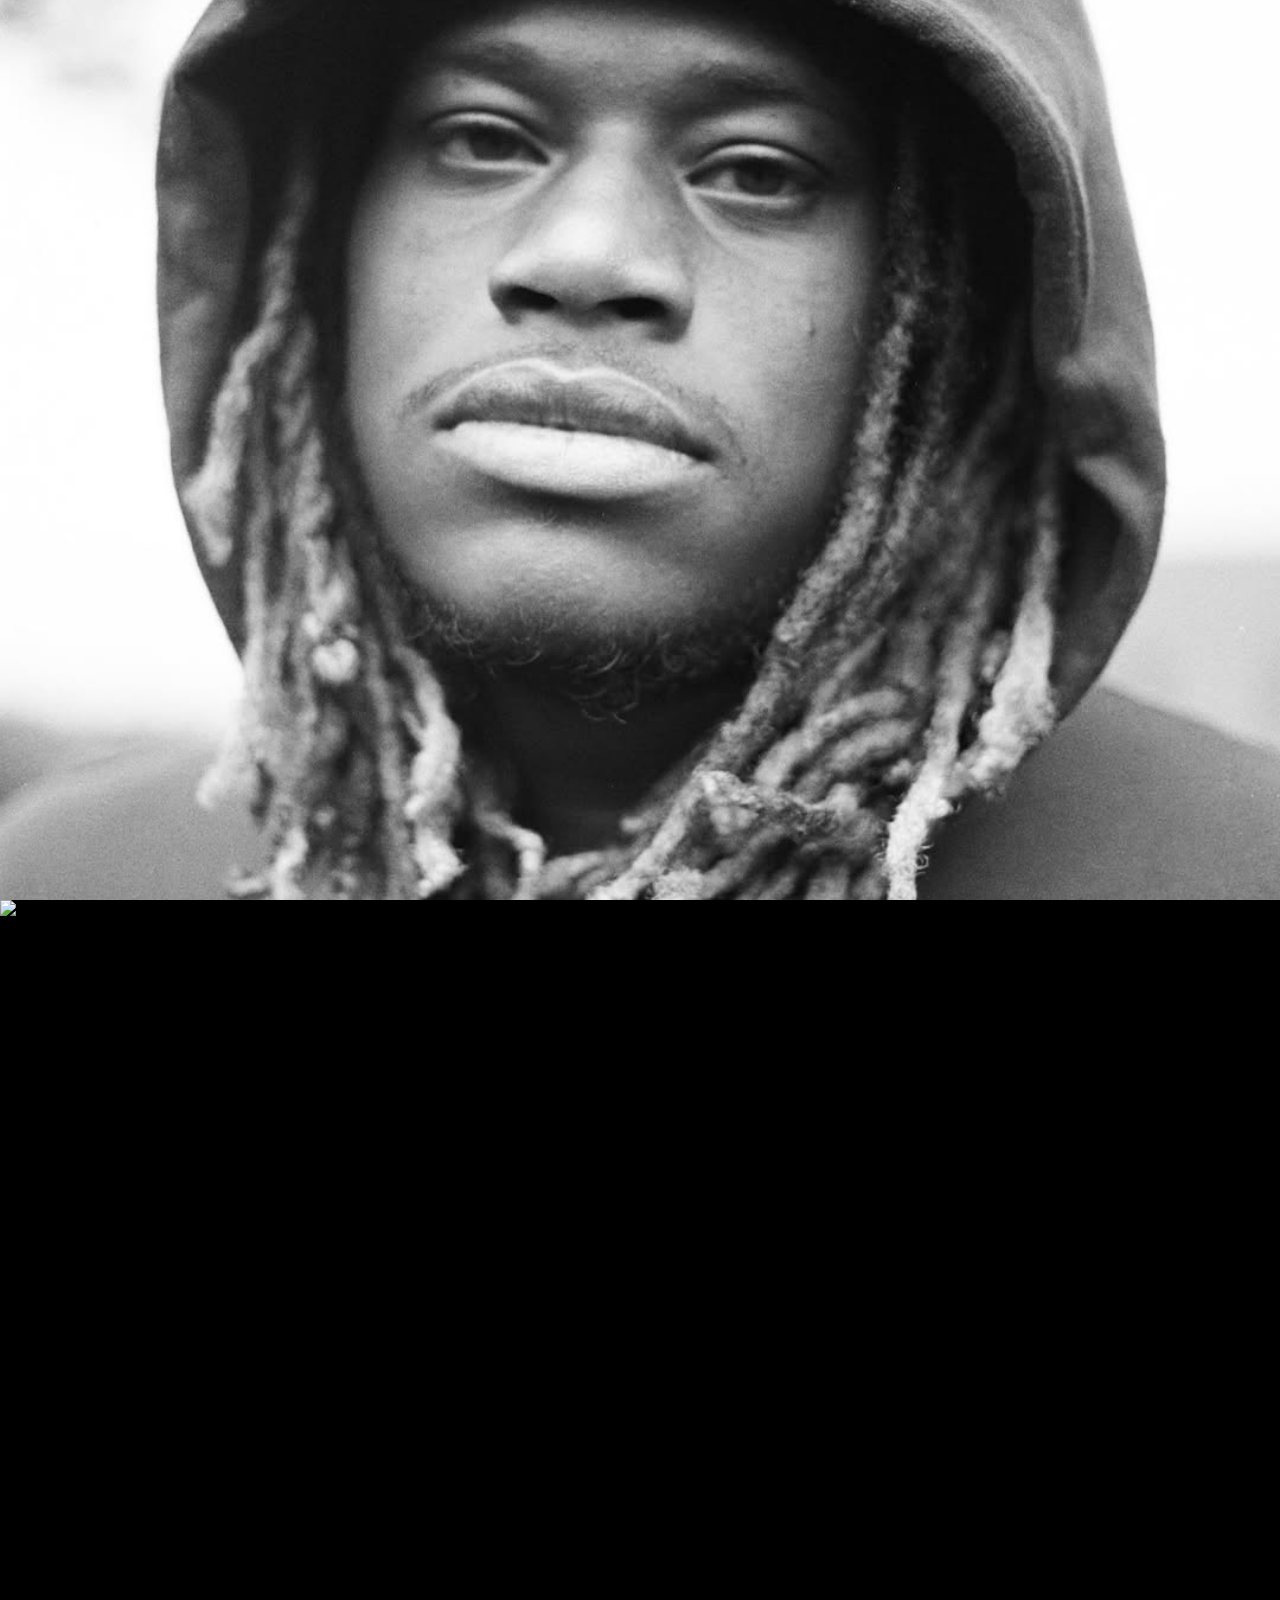
==== commit b9c7e2cc: "Update index.html" ====
--- a/index.html
+++ b/index.html
@@ -12,11 +12,11 @@
 
   <!-- NAVBAR -->
   <nav class="navbar">
-    <div class="logo">CASHNOWADAYS</div>
+    <a href="index.html" class="logo">CASHNOWADAYS</a>
 
     <ul class="nav-links">
       <li><a href="about.html">About</a></li>
-      <li><a href="#">Digitals</a></li>
+      <li><a href="digitals.html">Digitals</a></li>
     </ul>
   </nav>
 
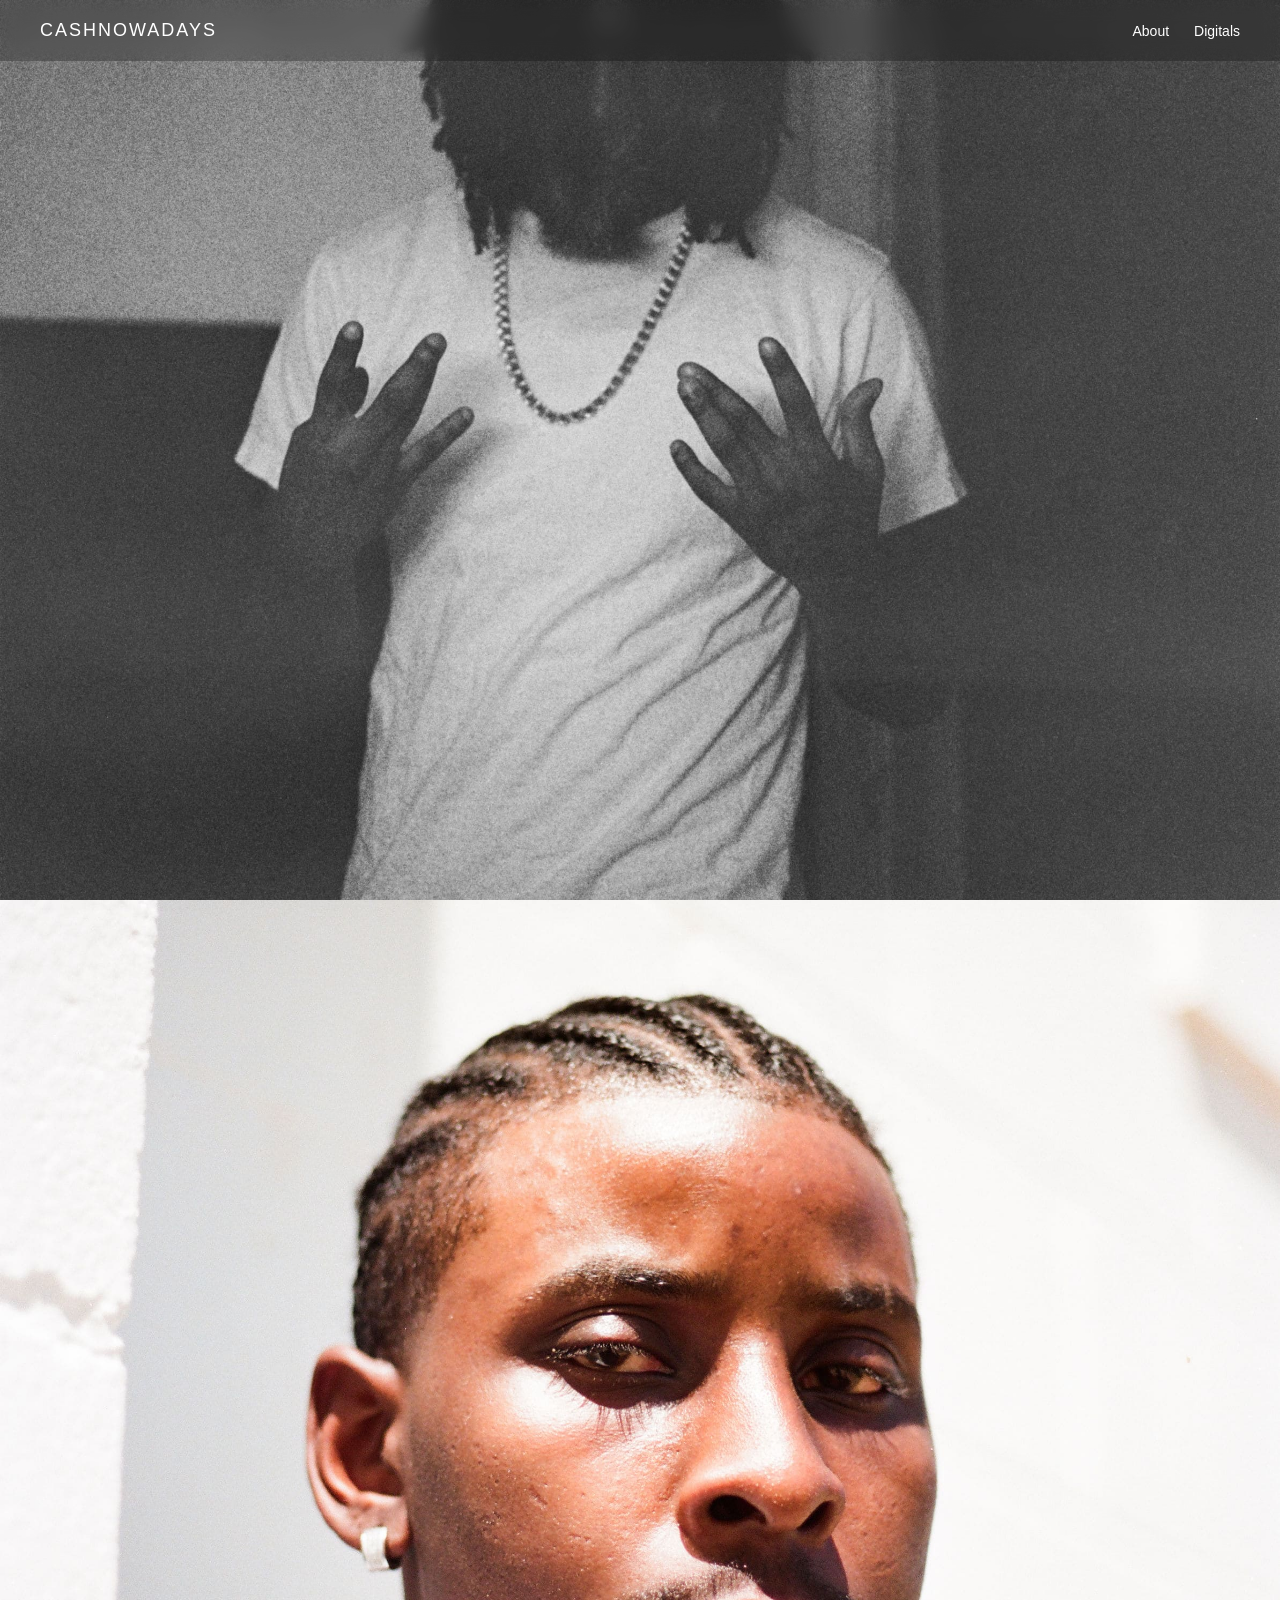
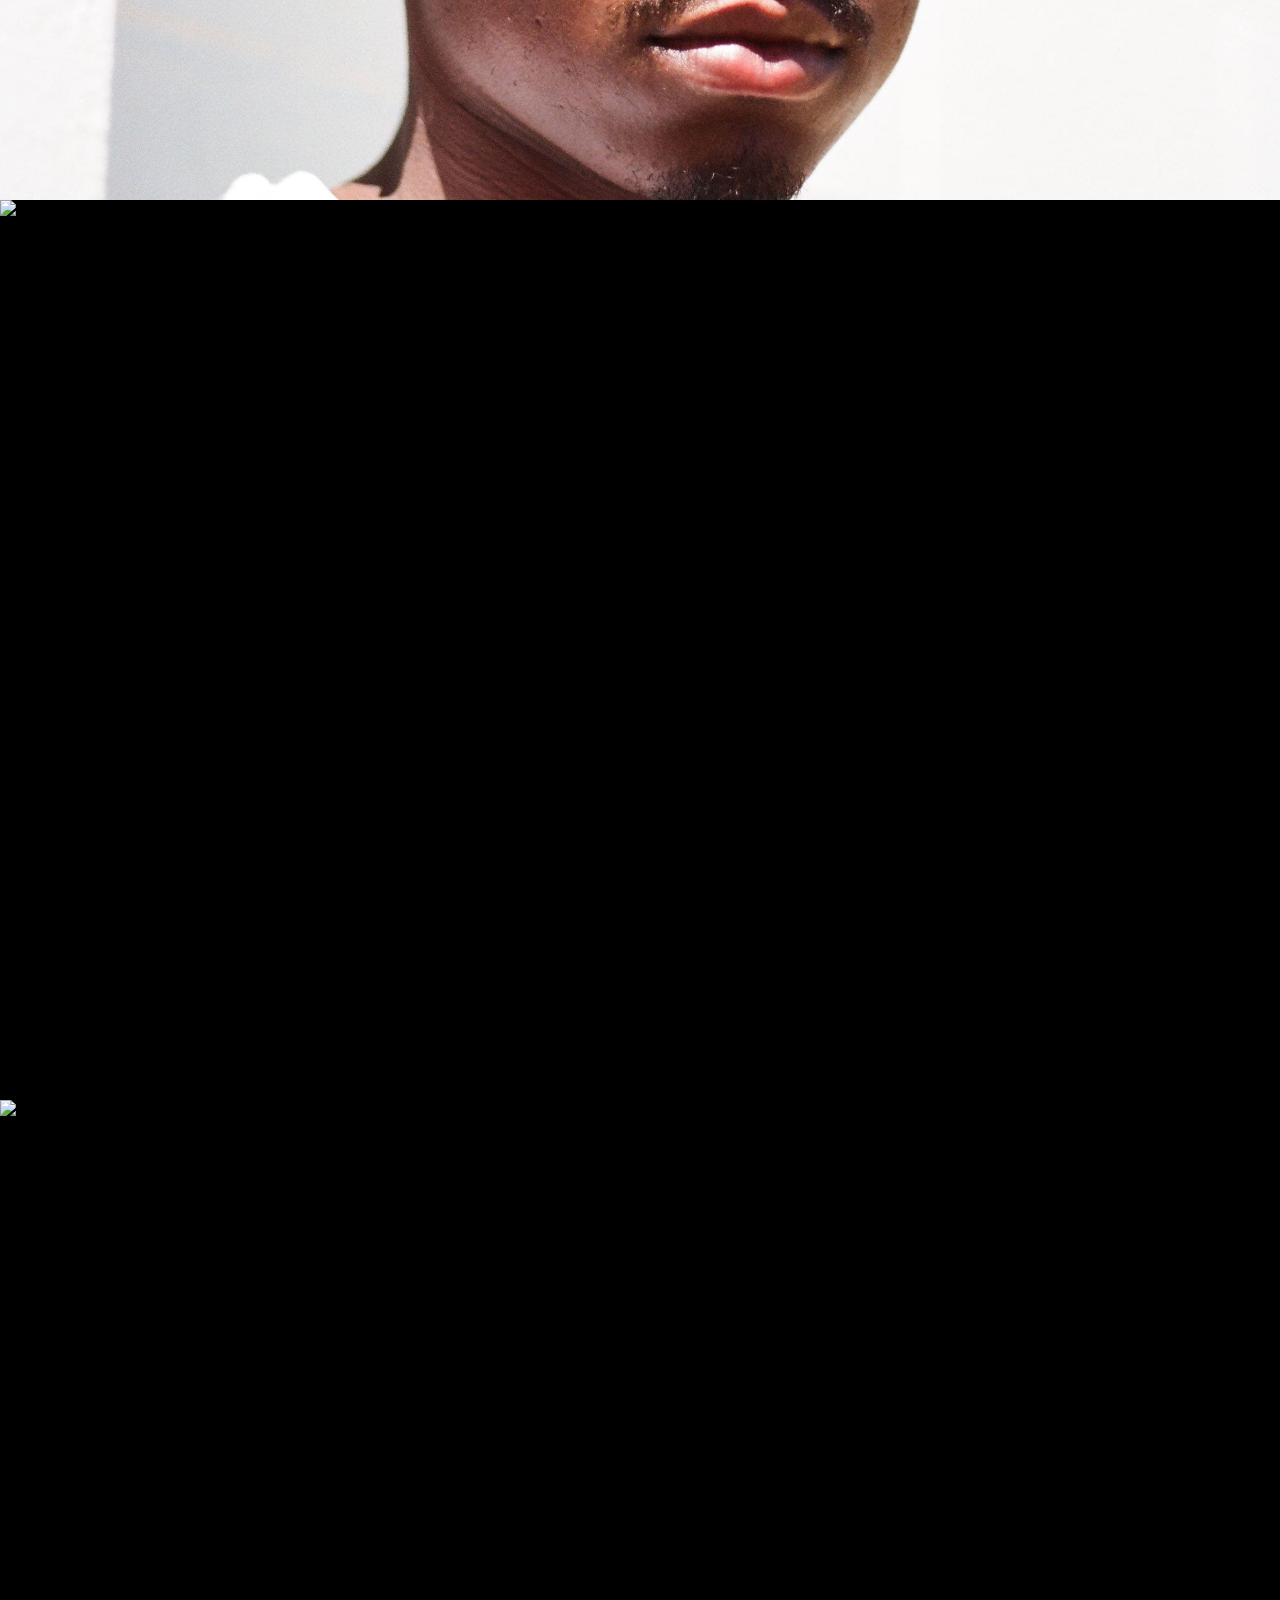
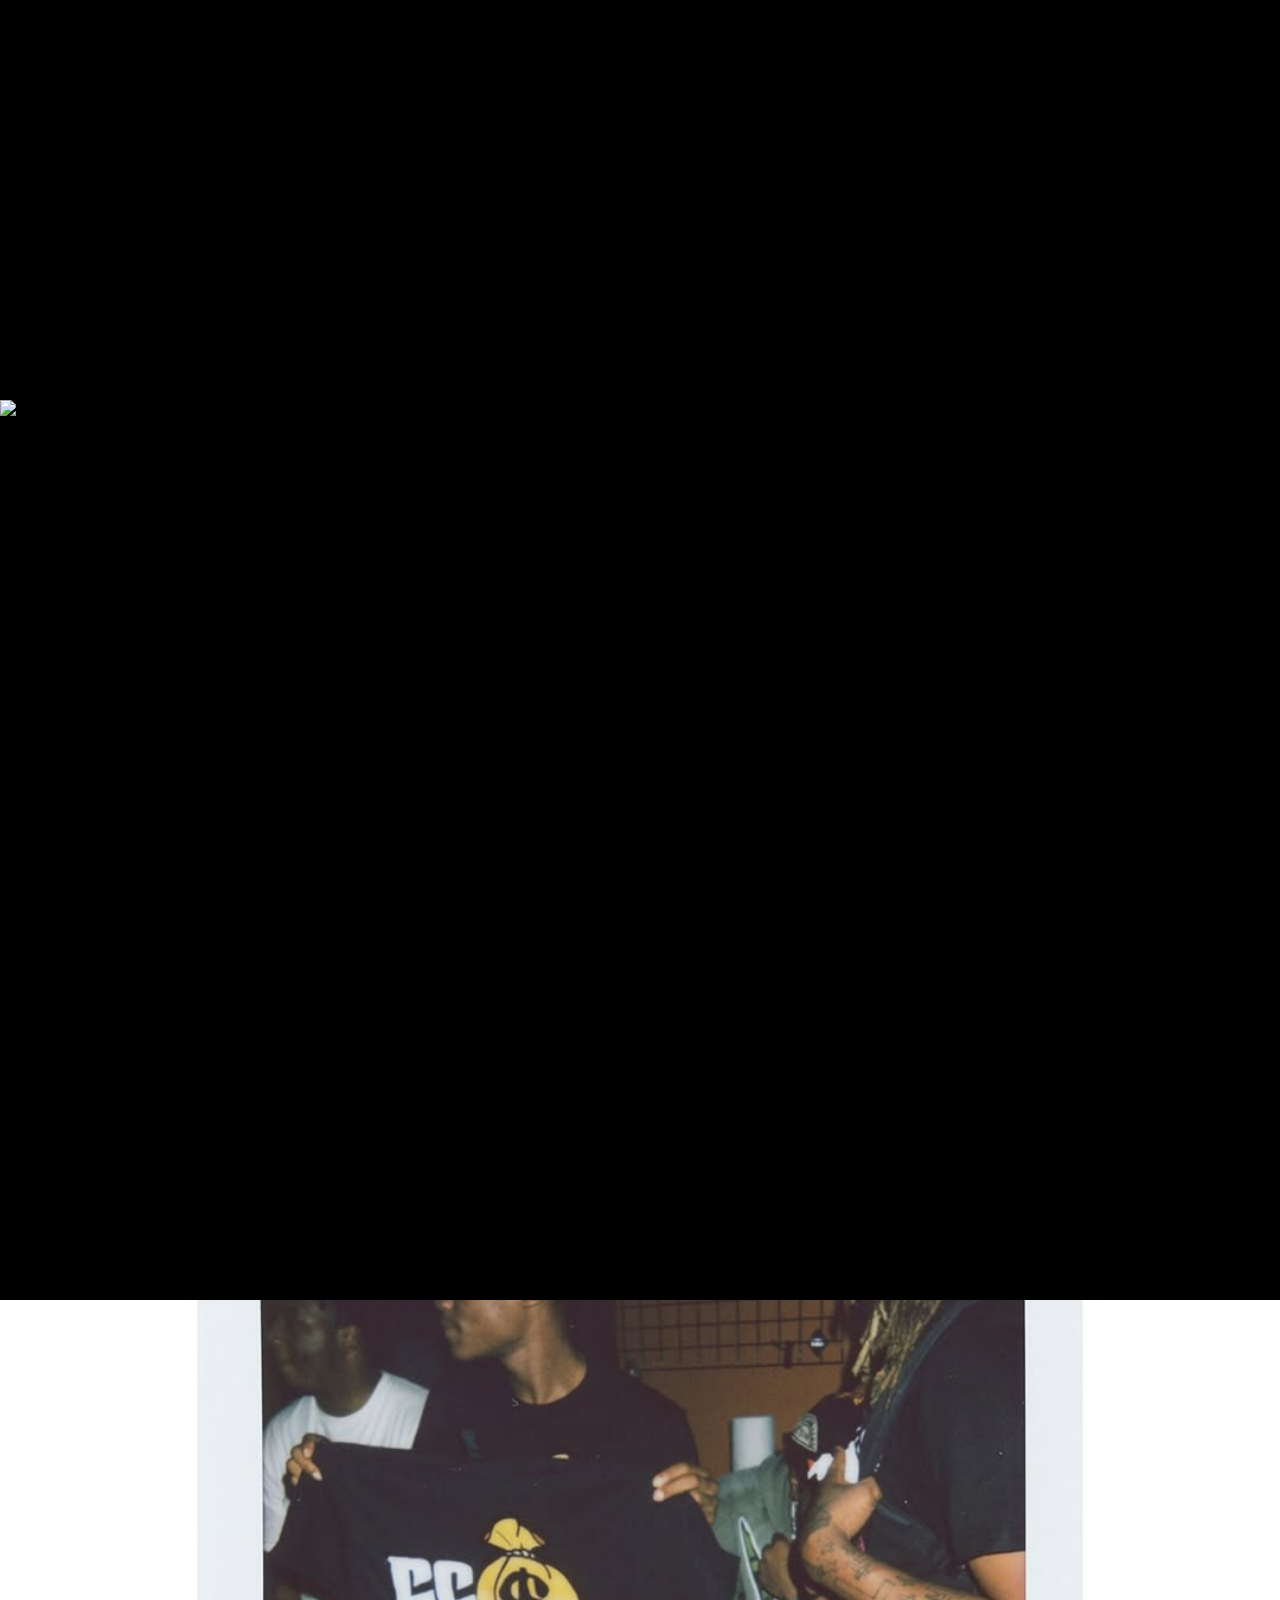
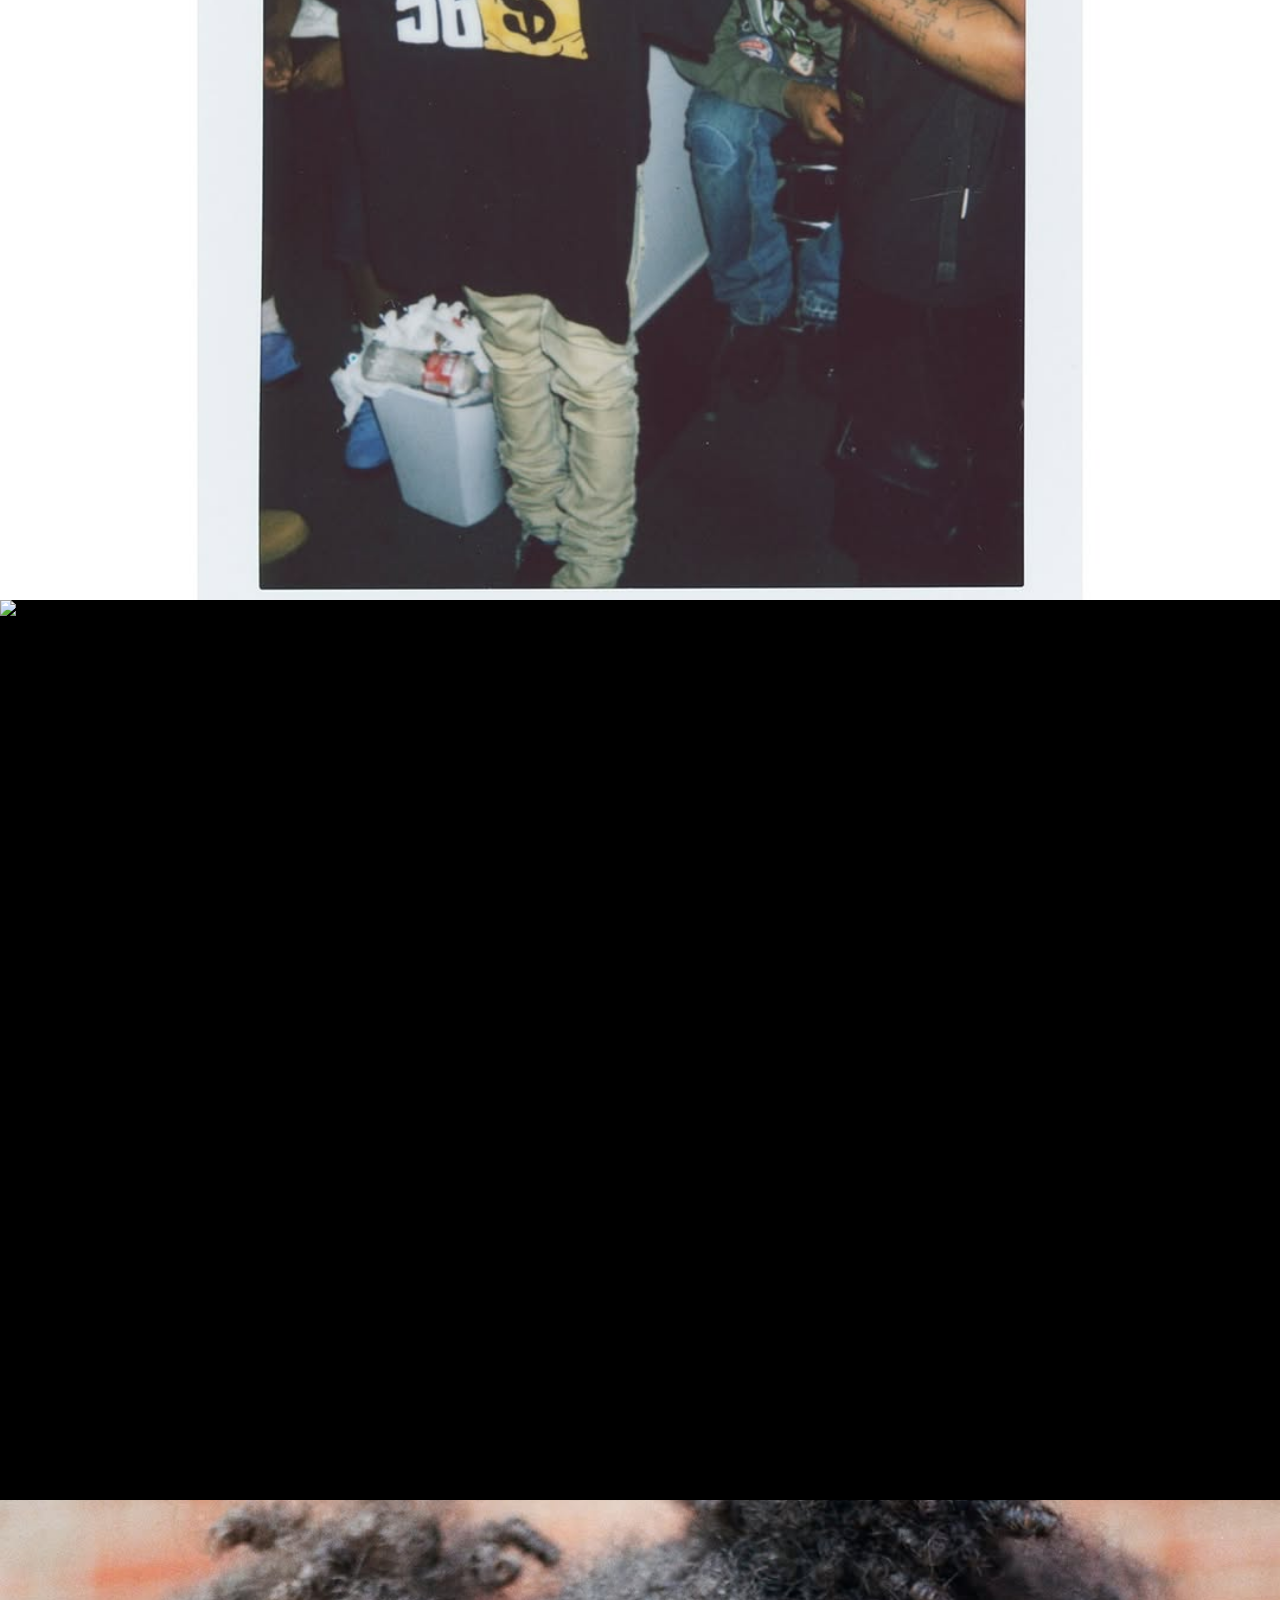
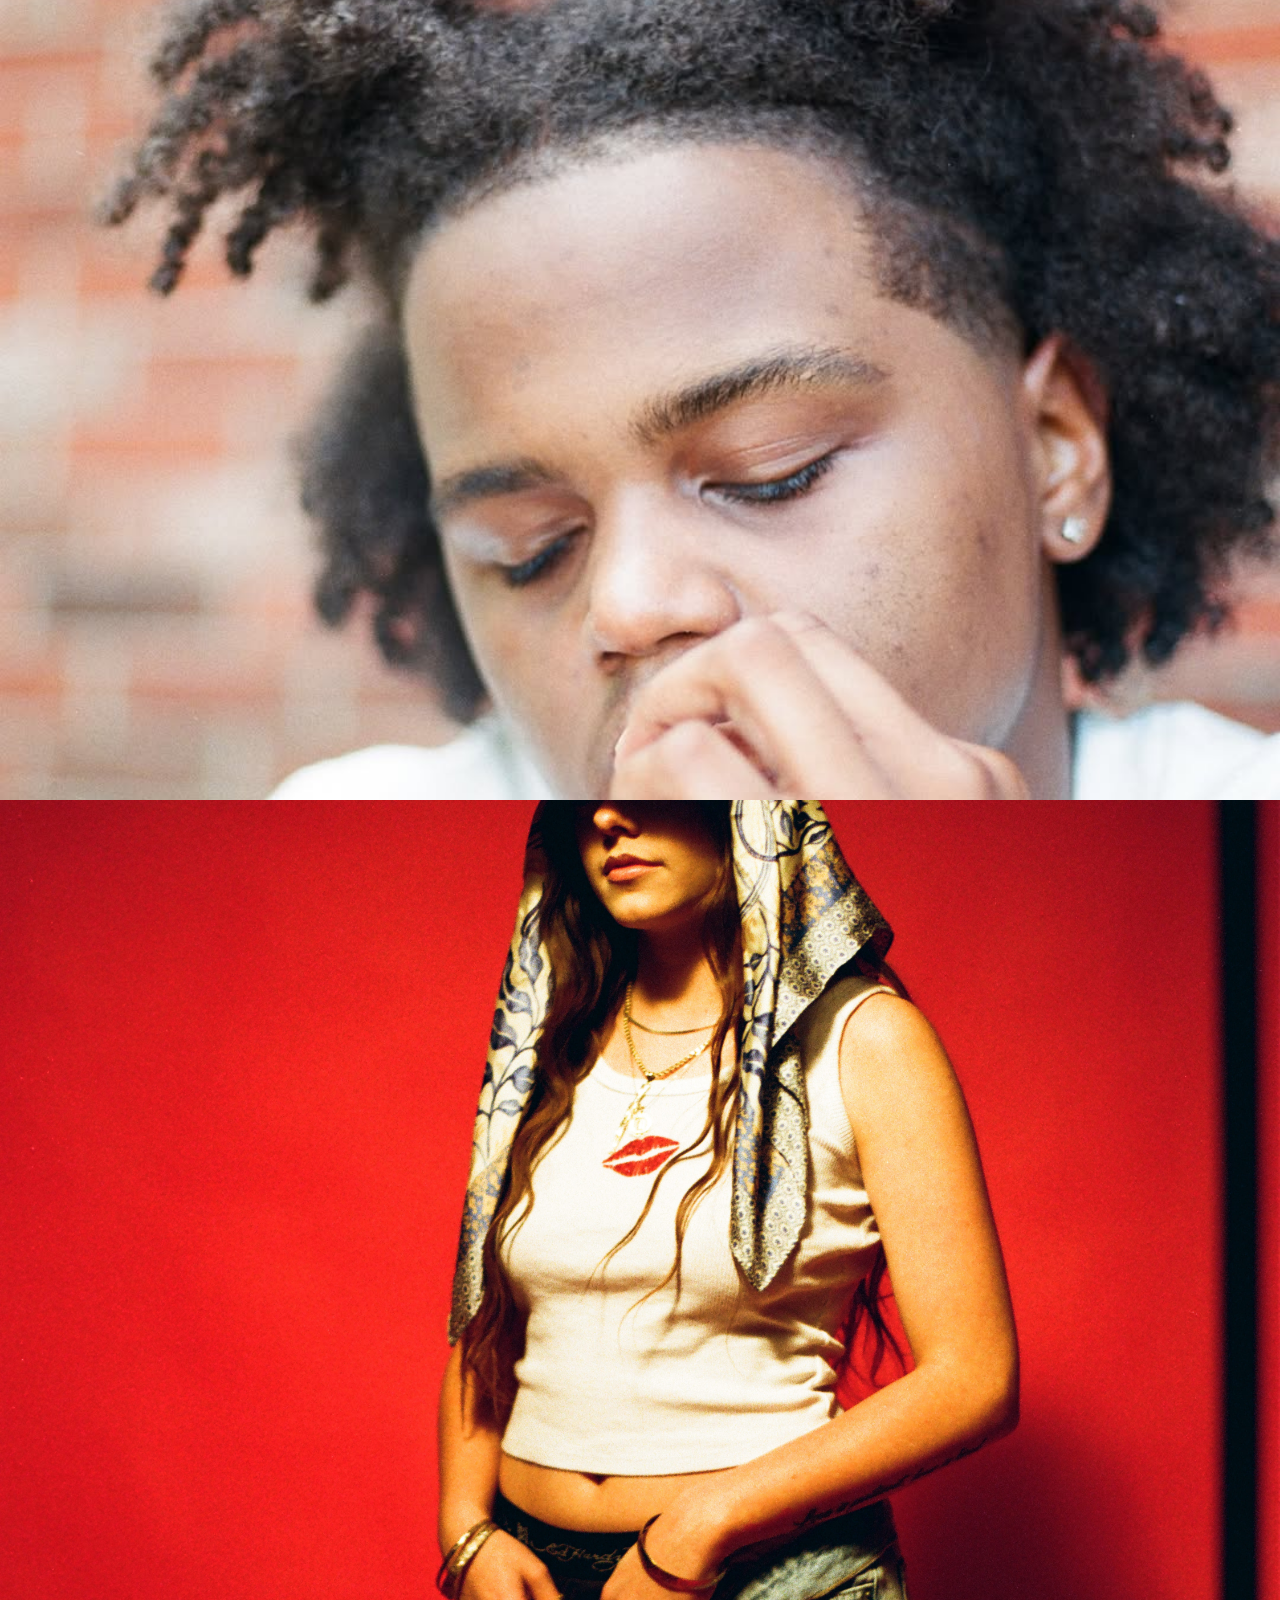
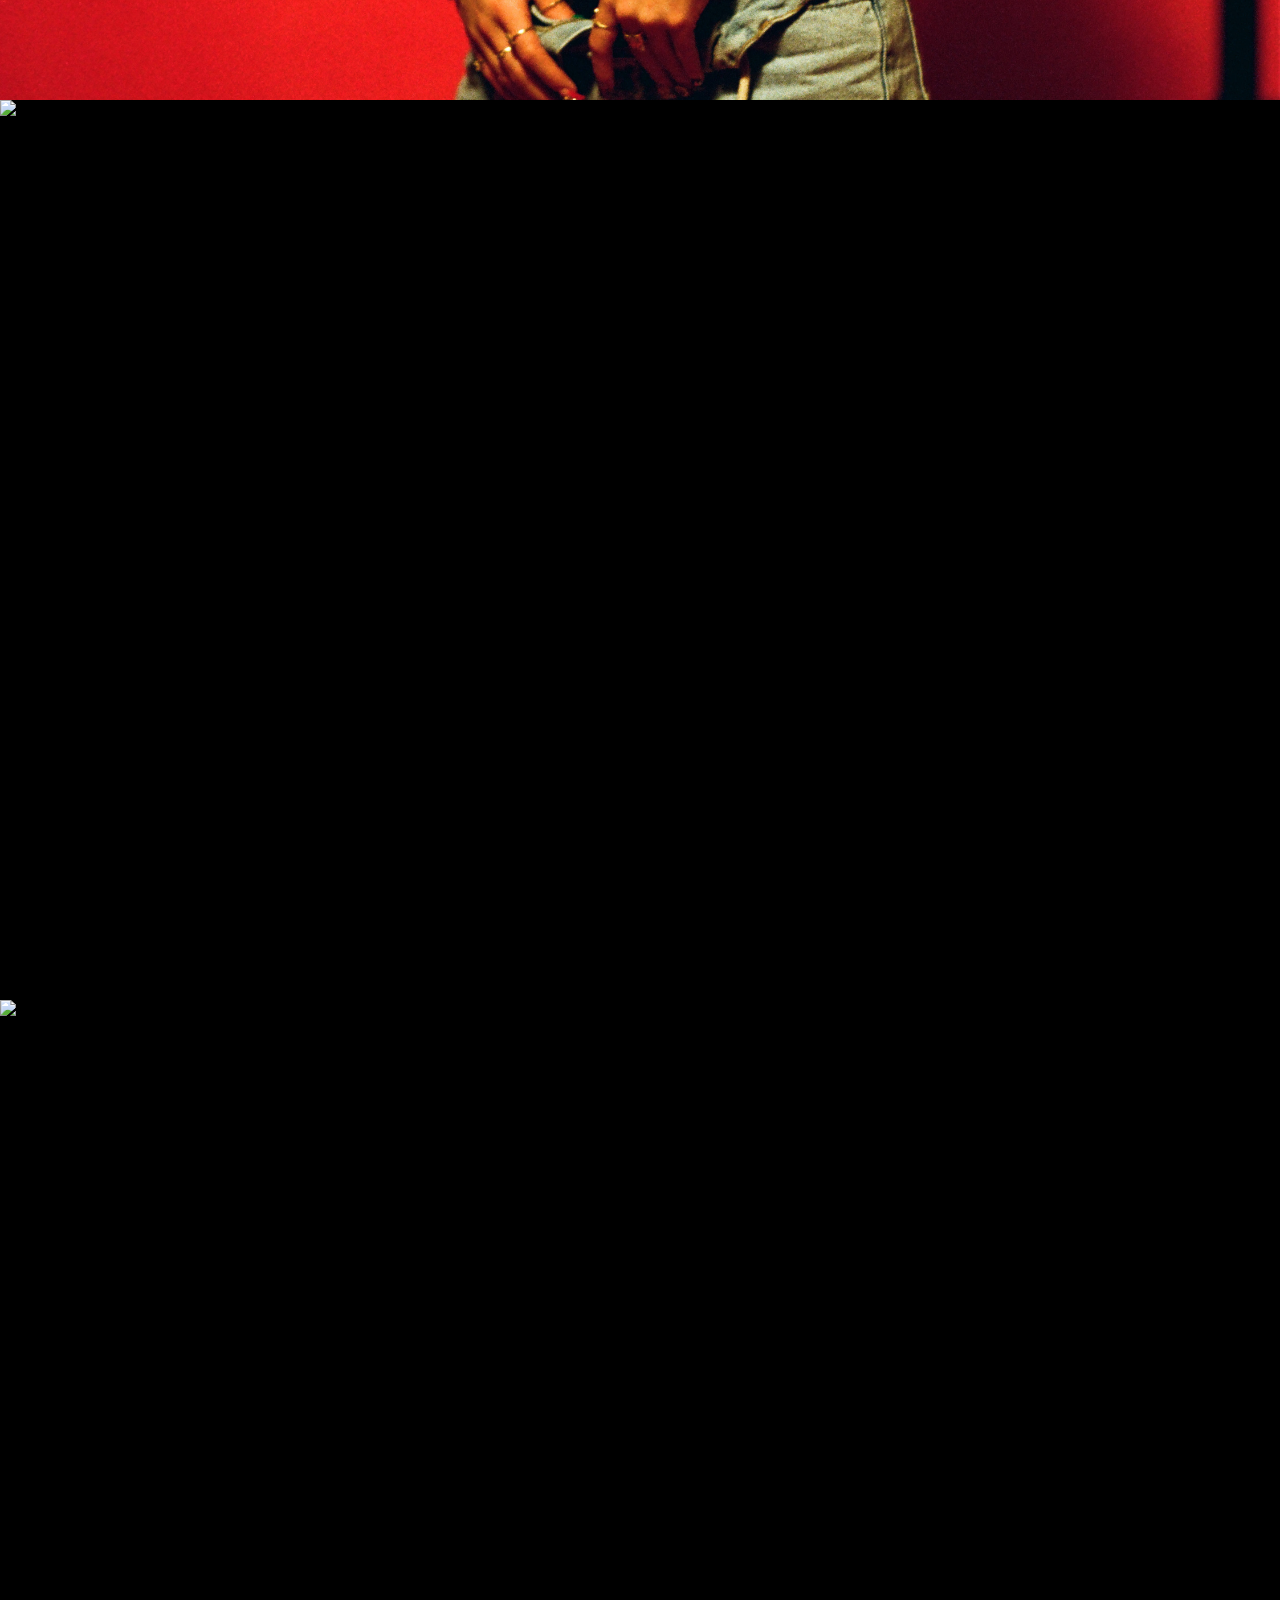
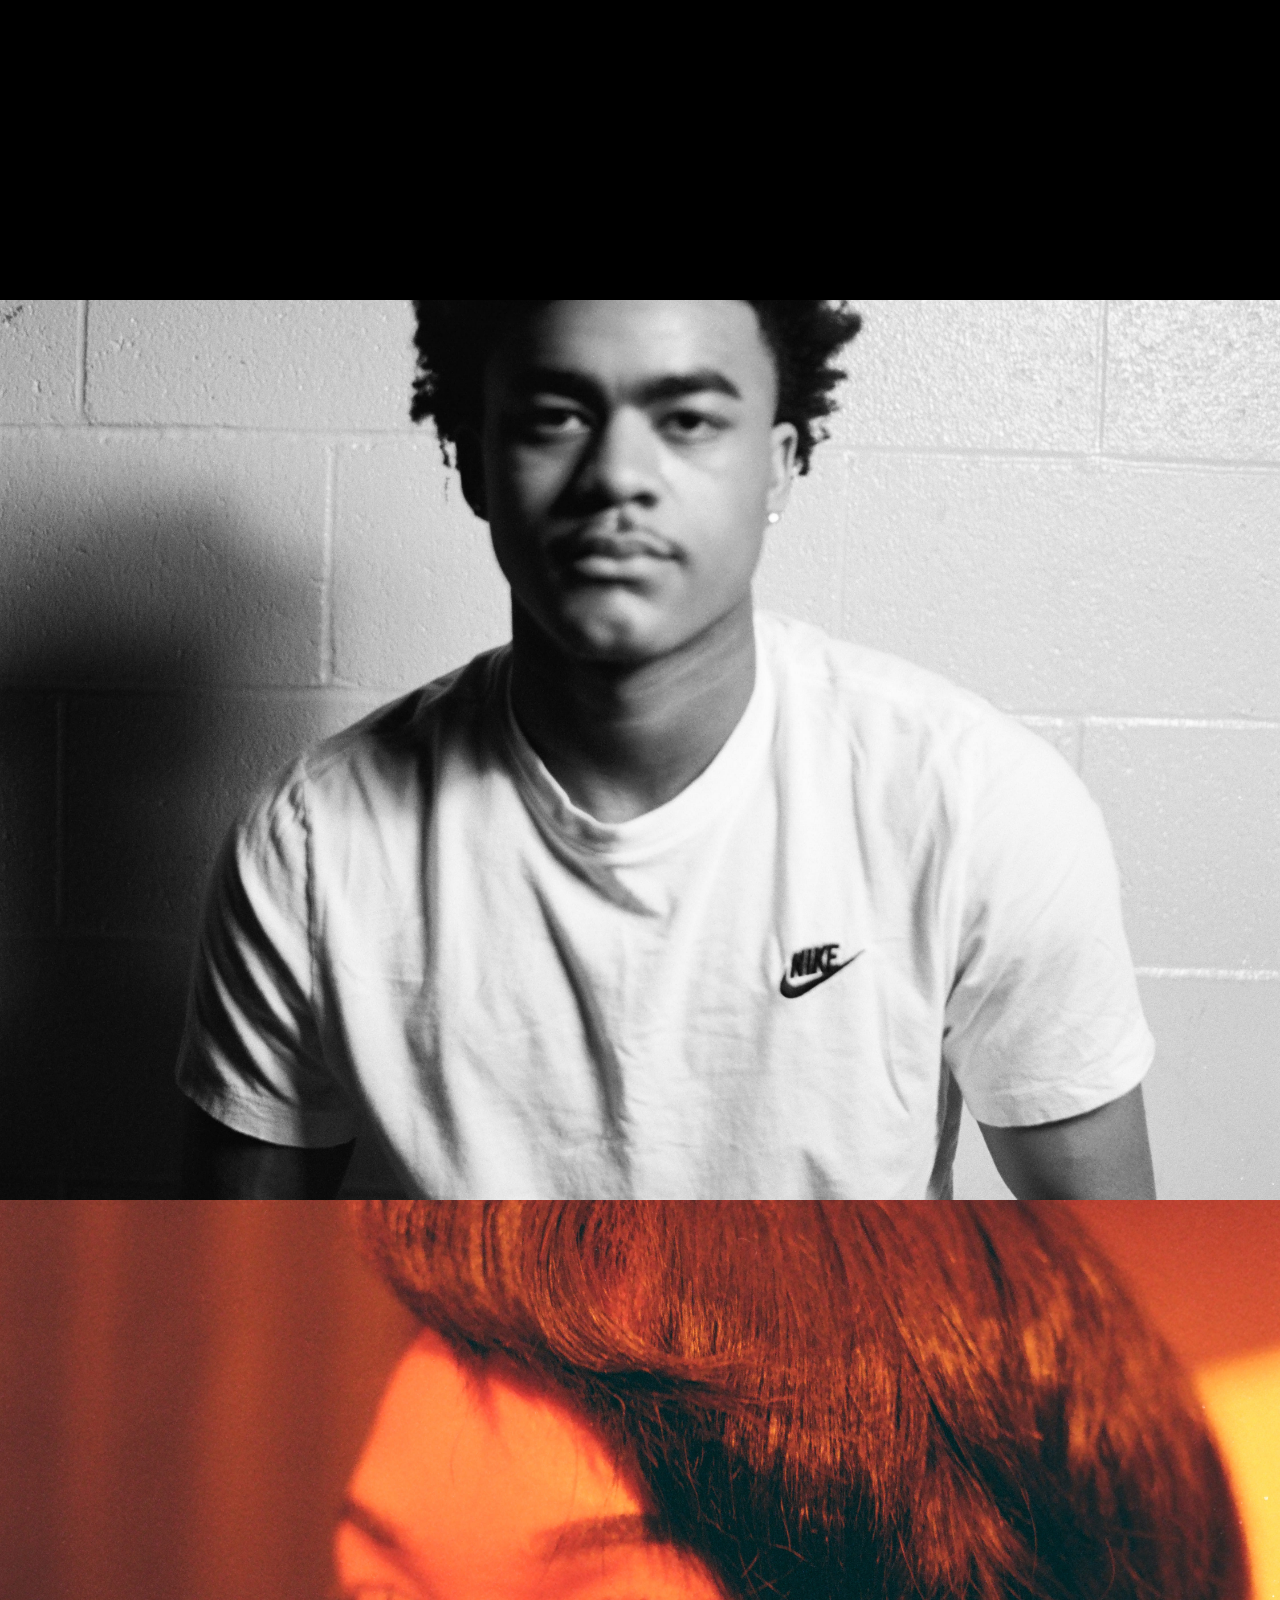
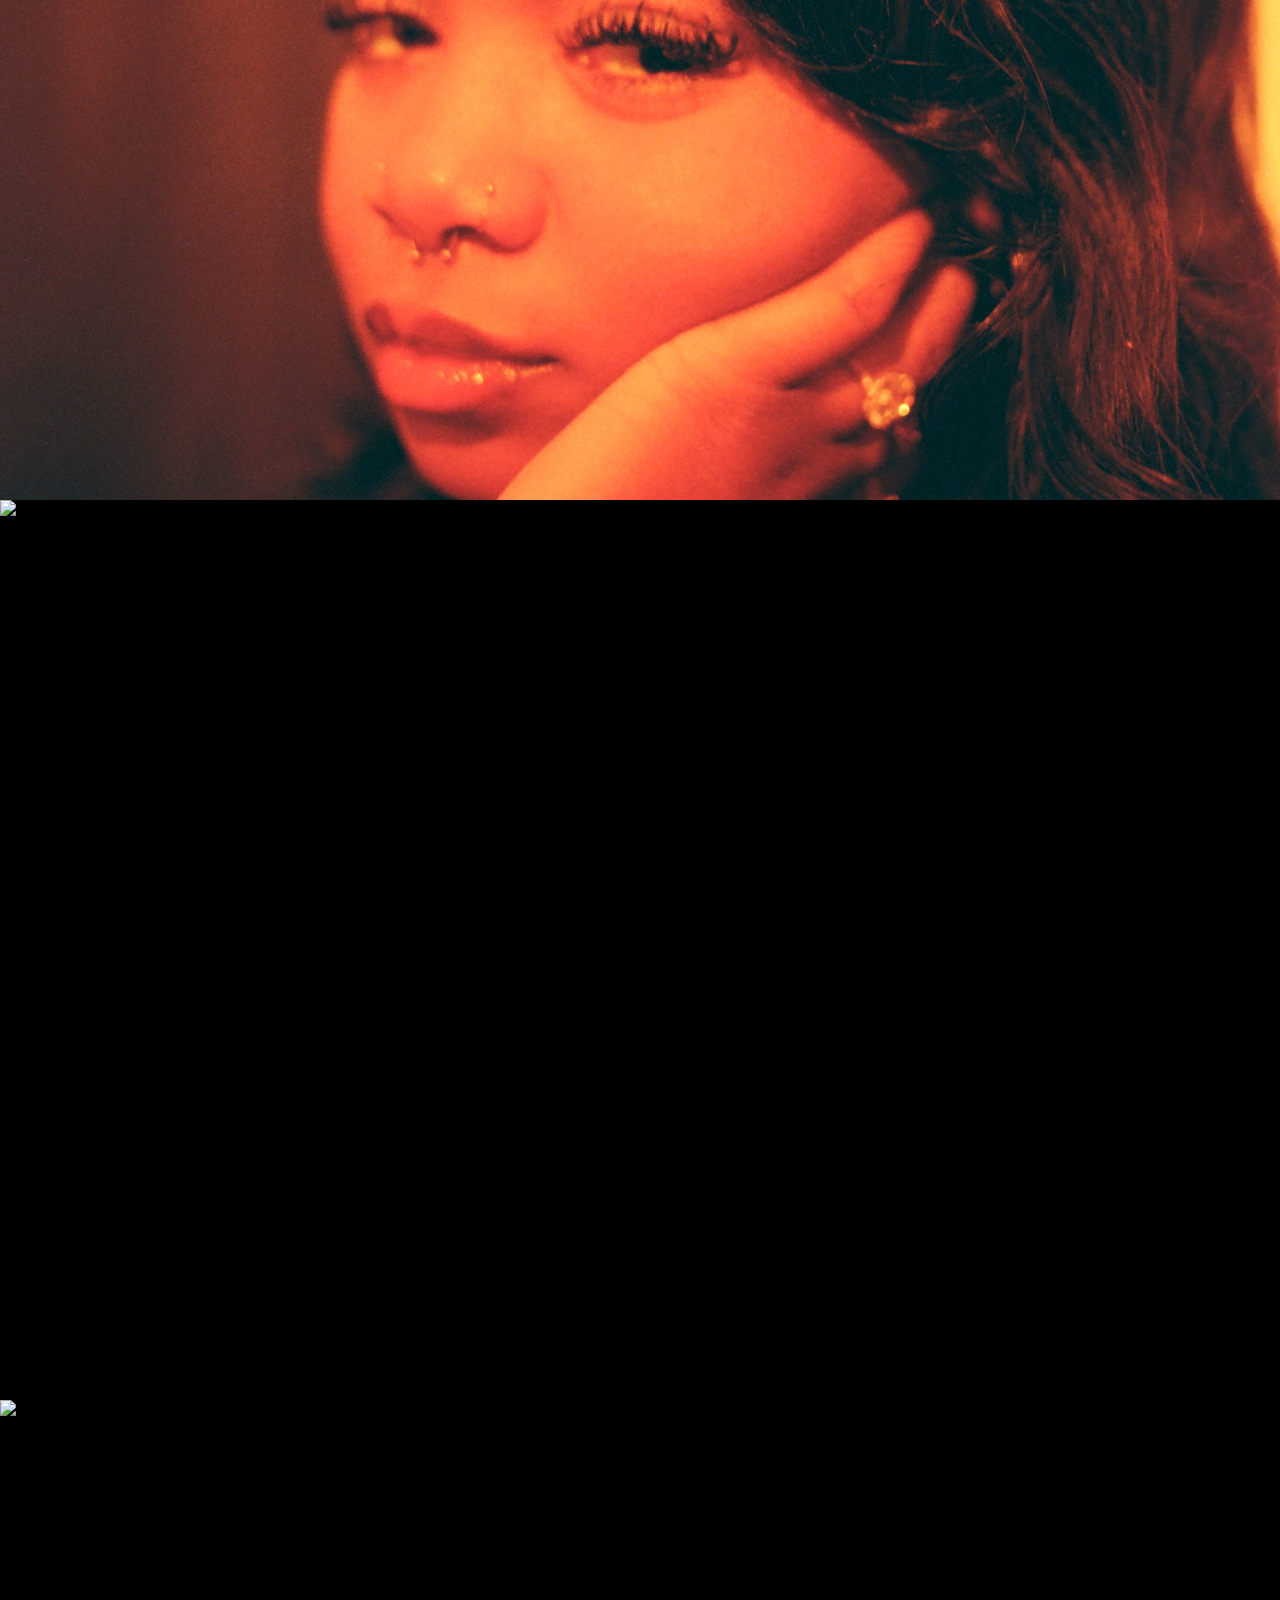
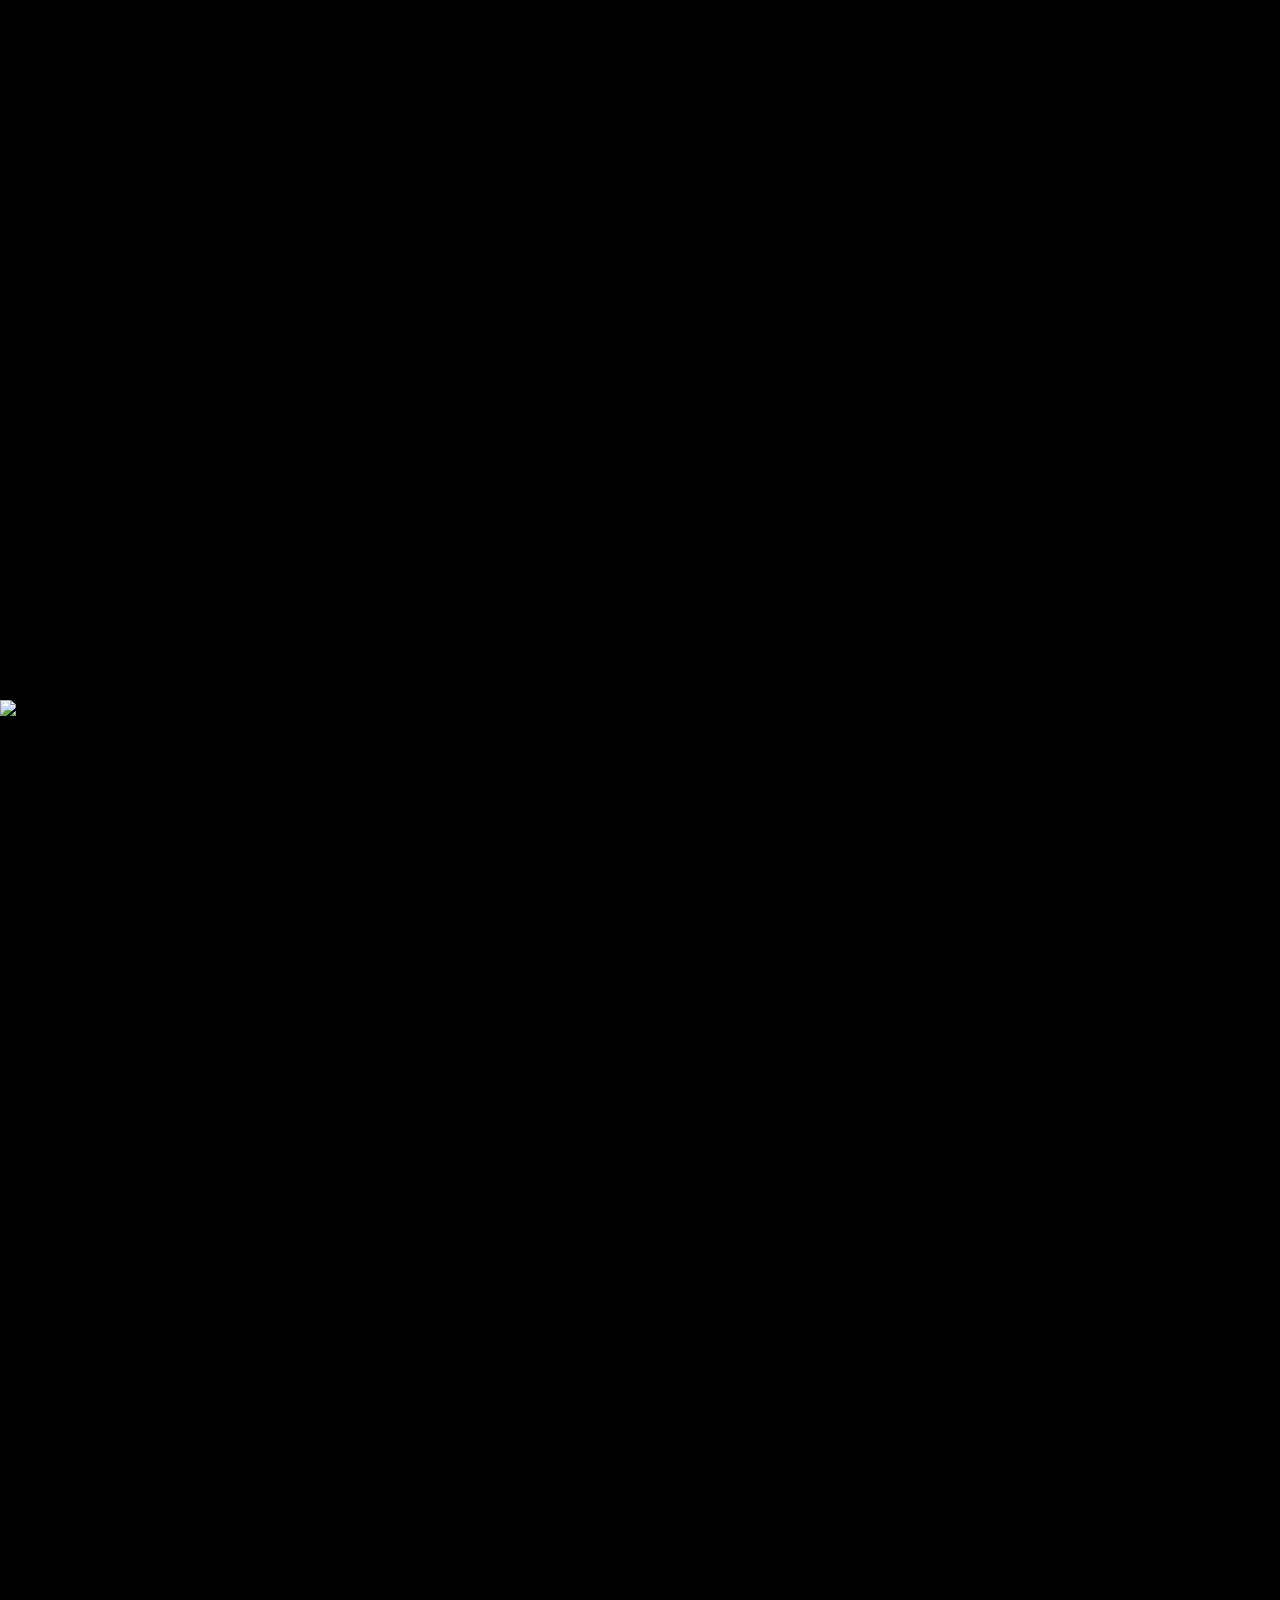
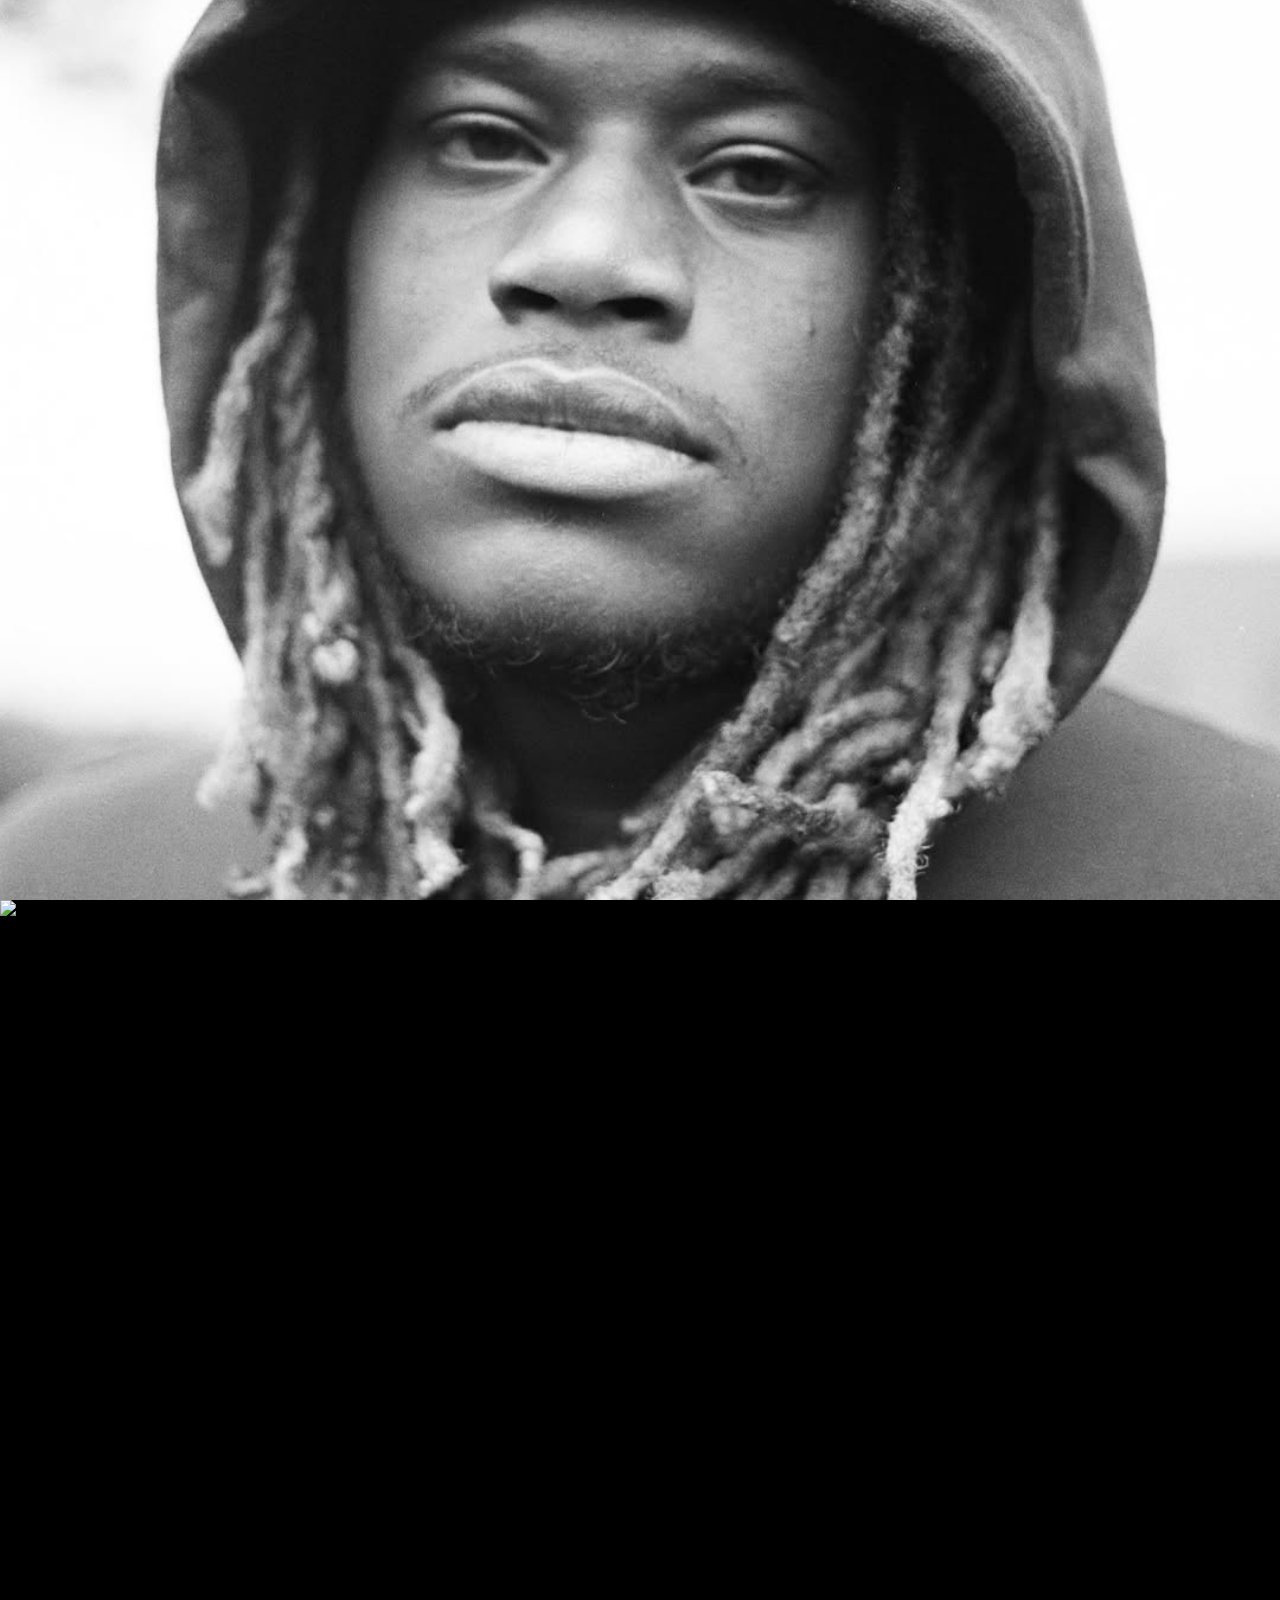
==== commit 2f2af40d: "Update index.html" ====
--- a/index.html
+++ b/index.html
@@ -12,7 +12,7 @@
 
   <!-- NAVBAR -->
   <nav class="navbar">
-    <a href="index.html" class="logo">CASHNOWADAYS</a>
+    <div class="logo">CASHNOWADAYS</div>
 
     <ul class="nav-links">
       <li><a href="about.html">About</a></li>
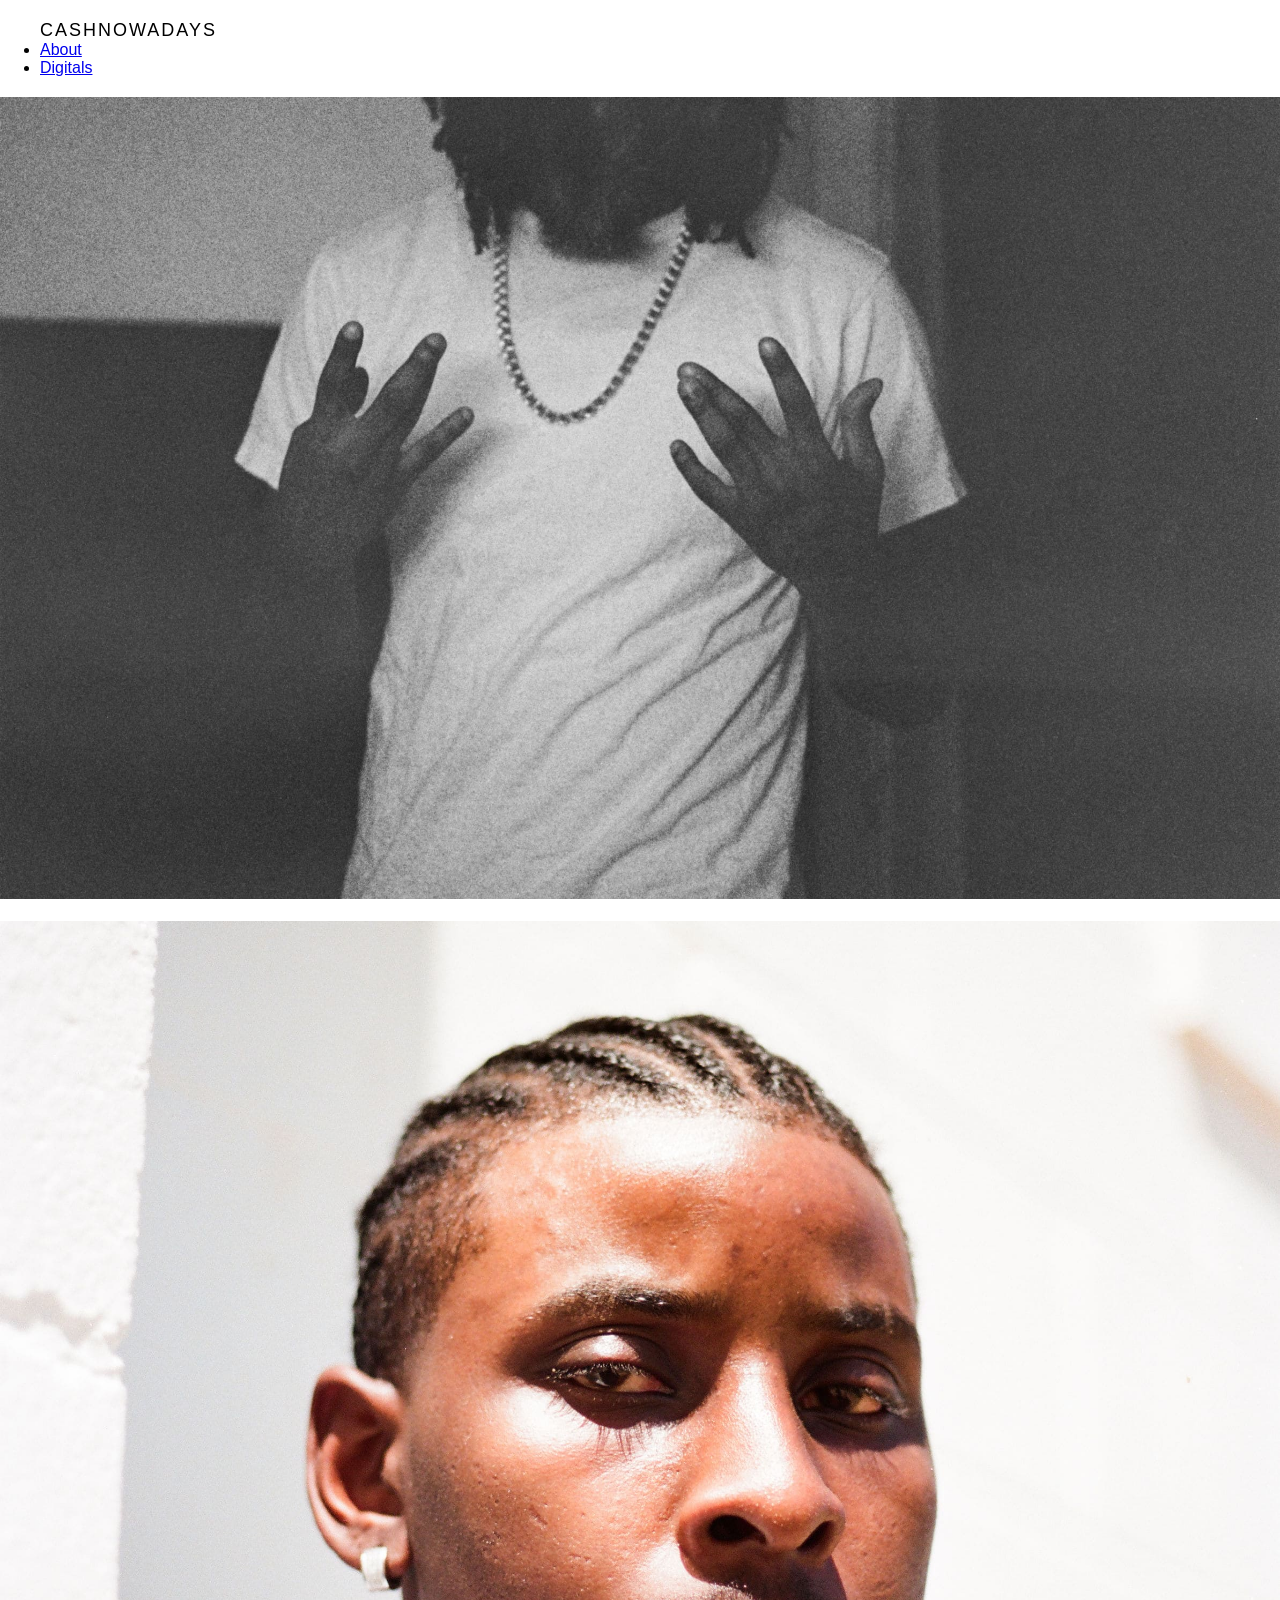
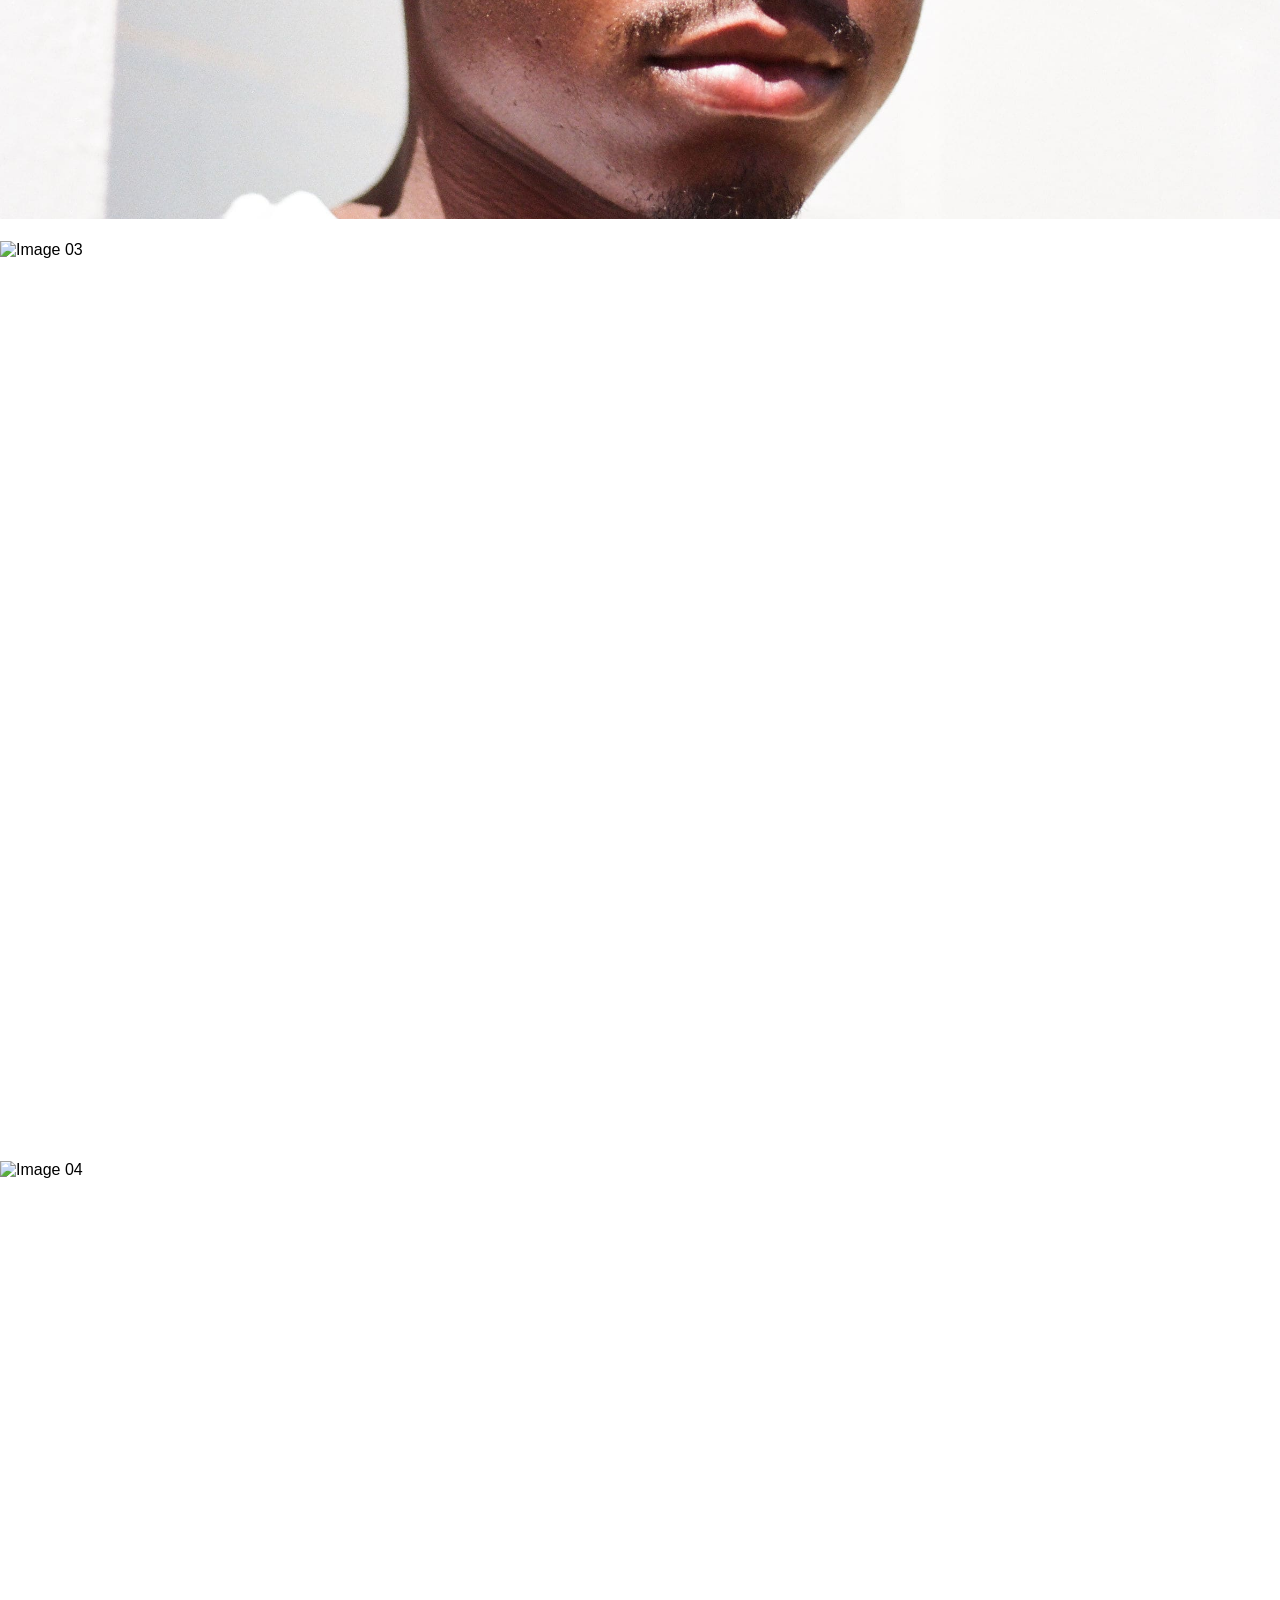
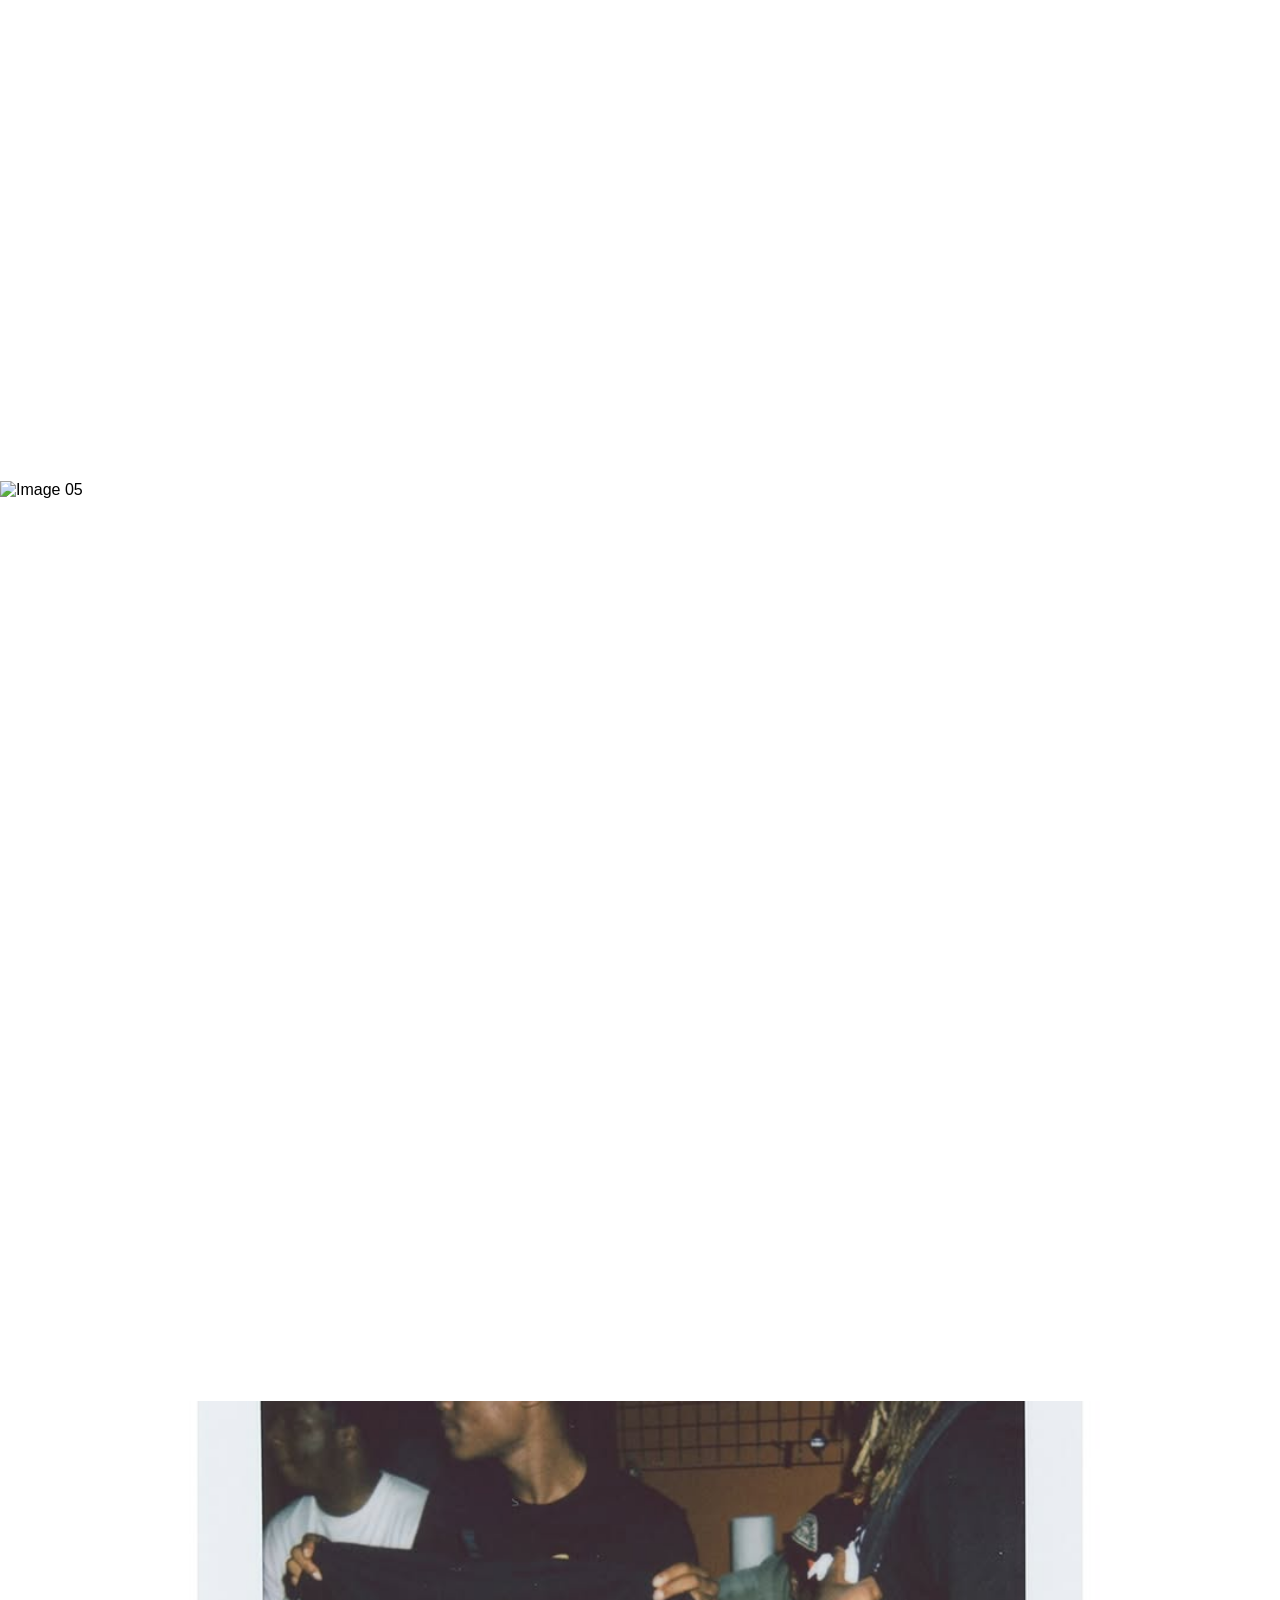
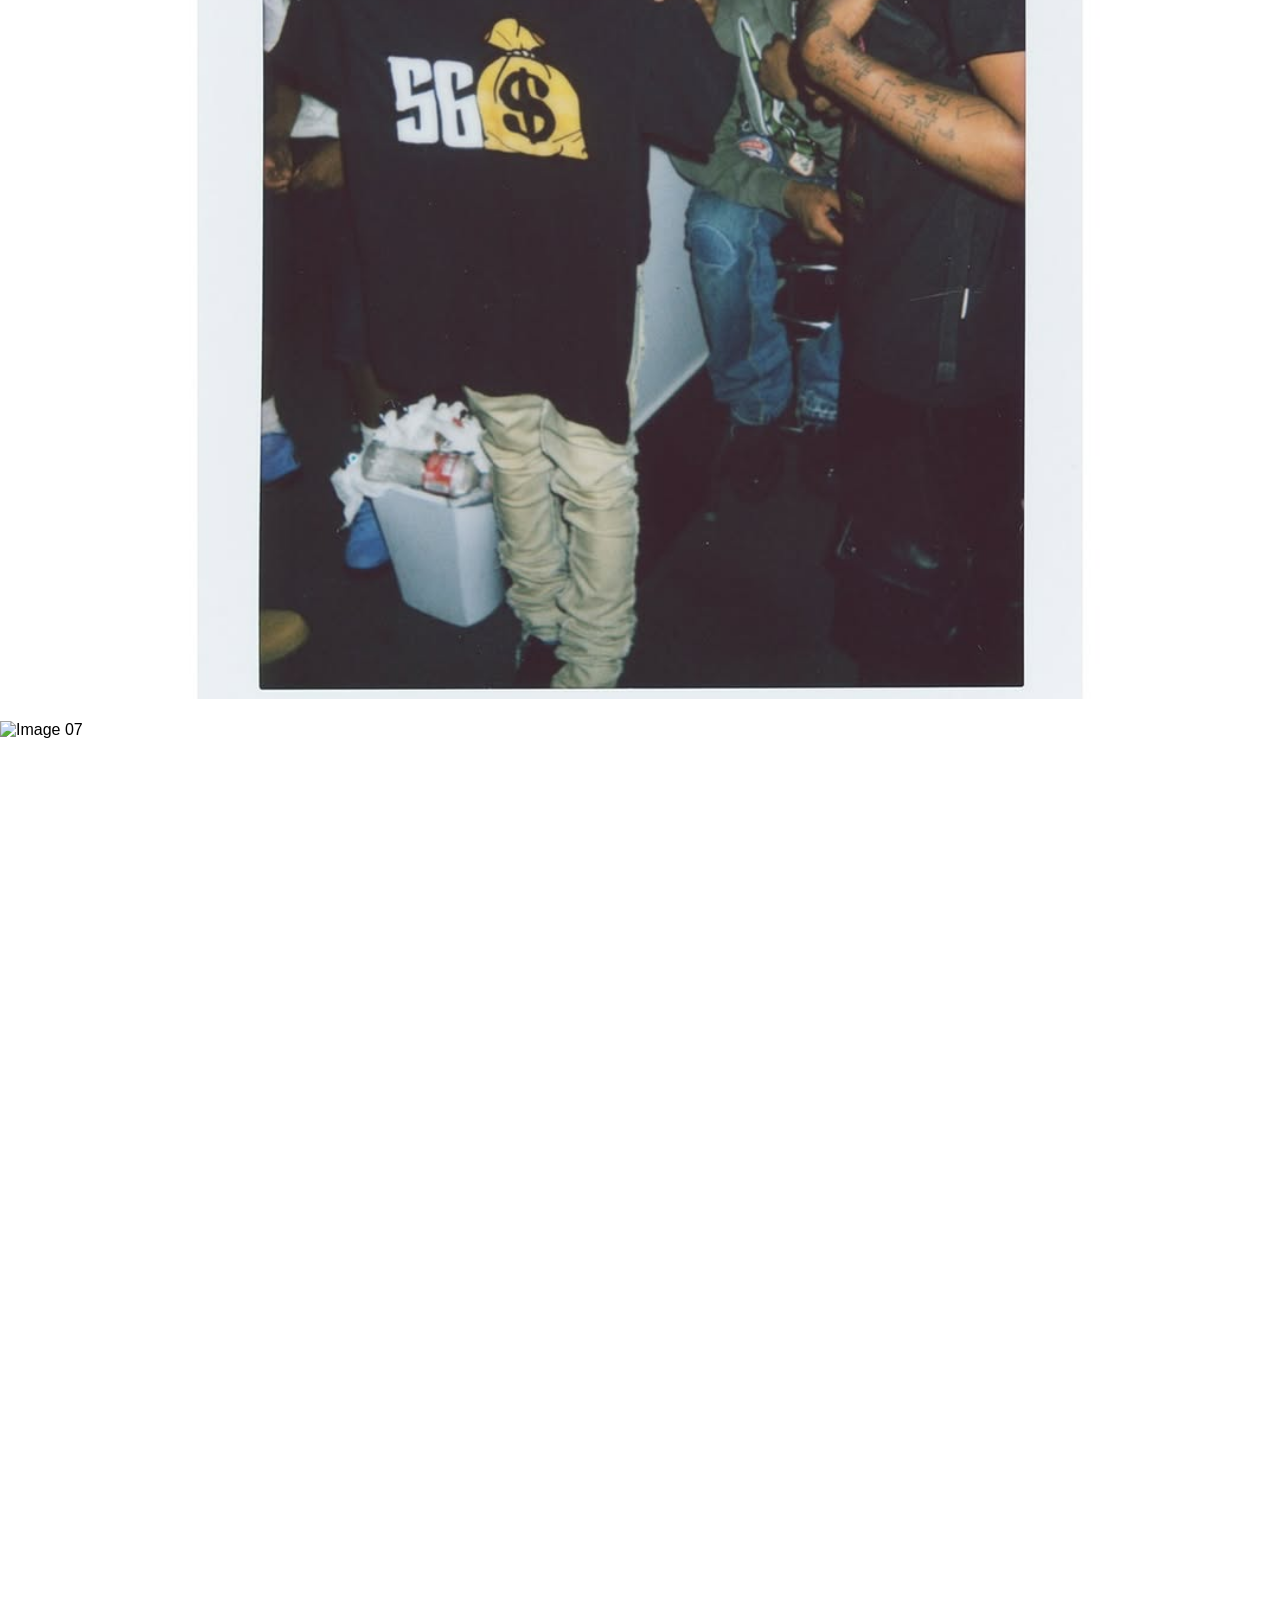
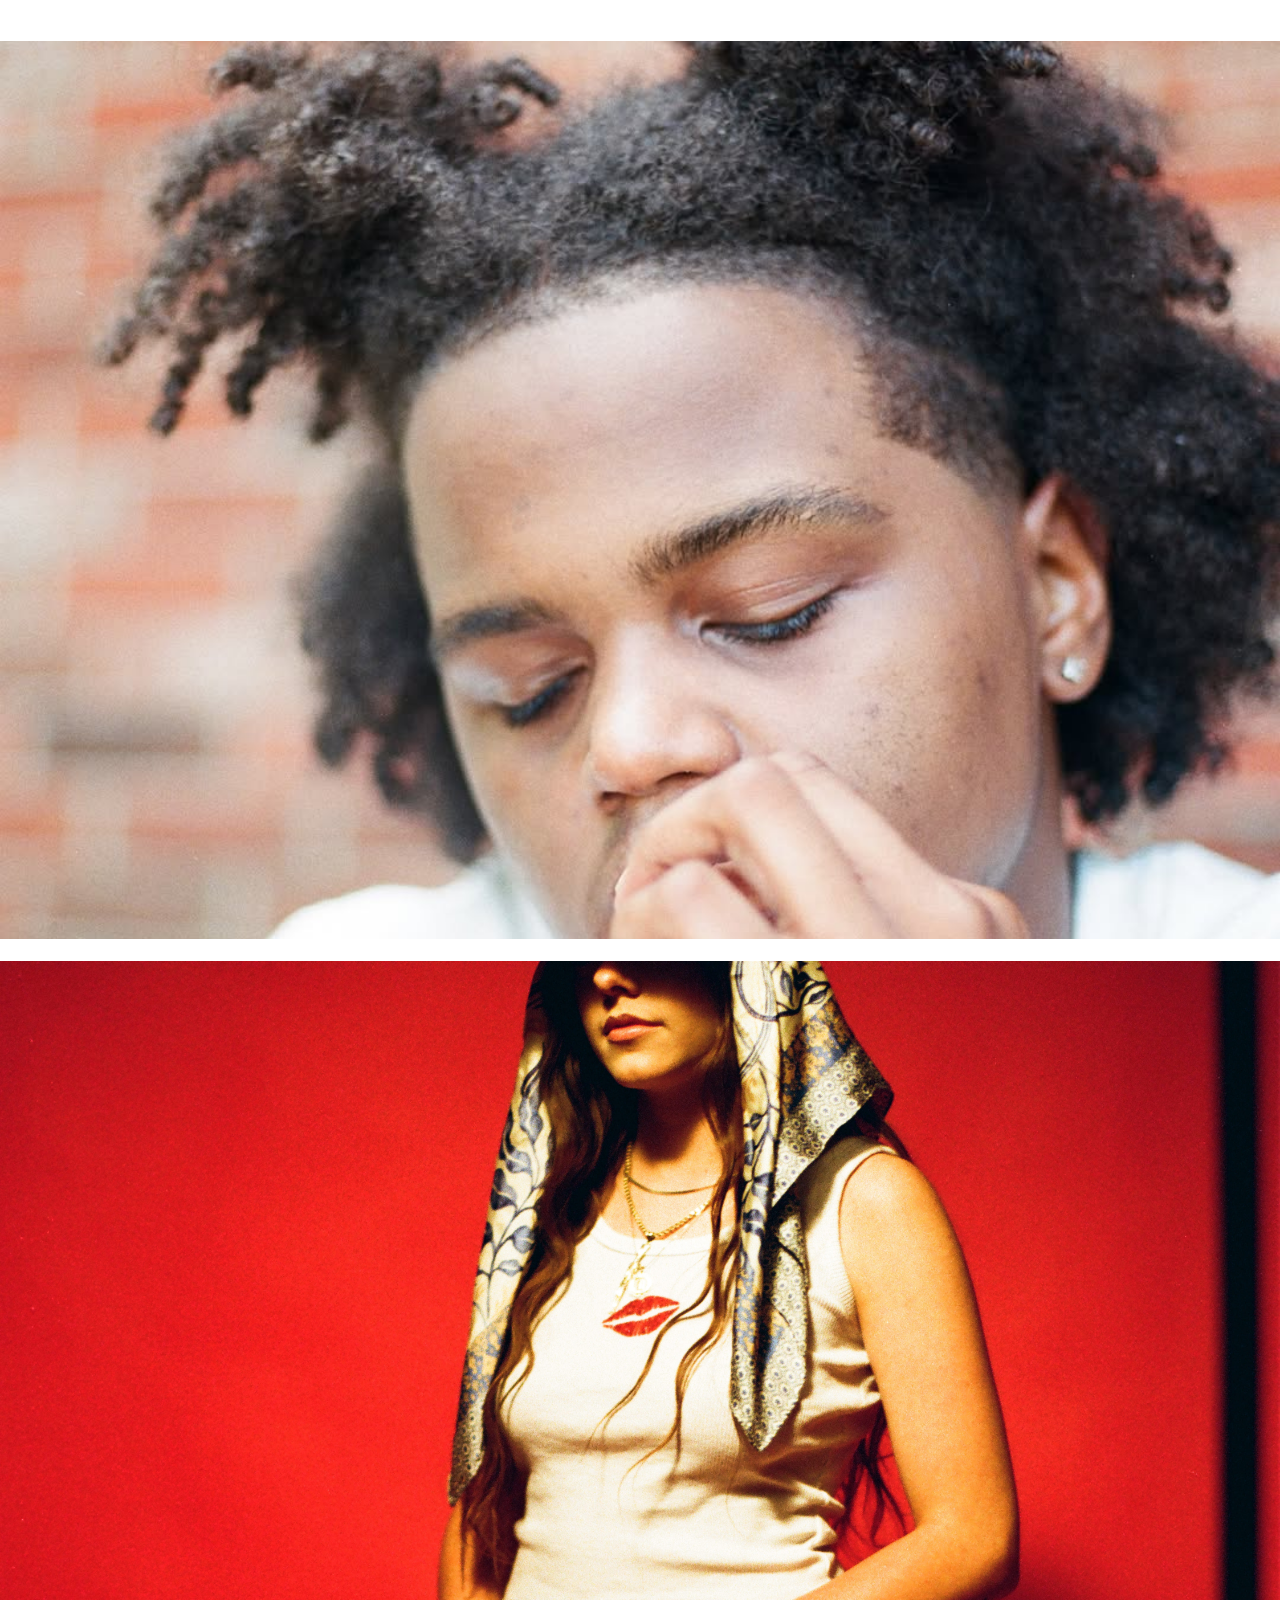
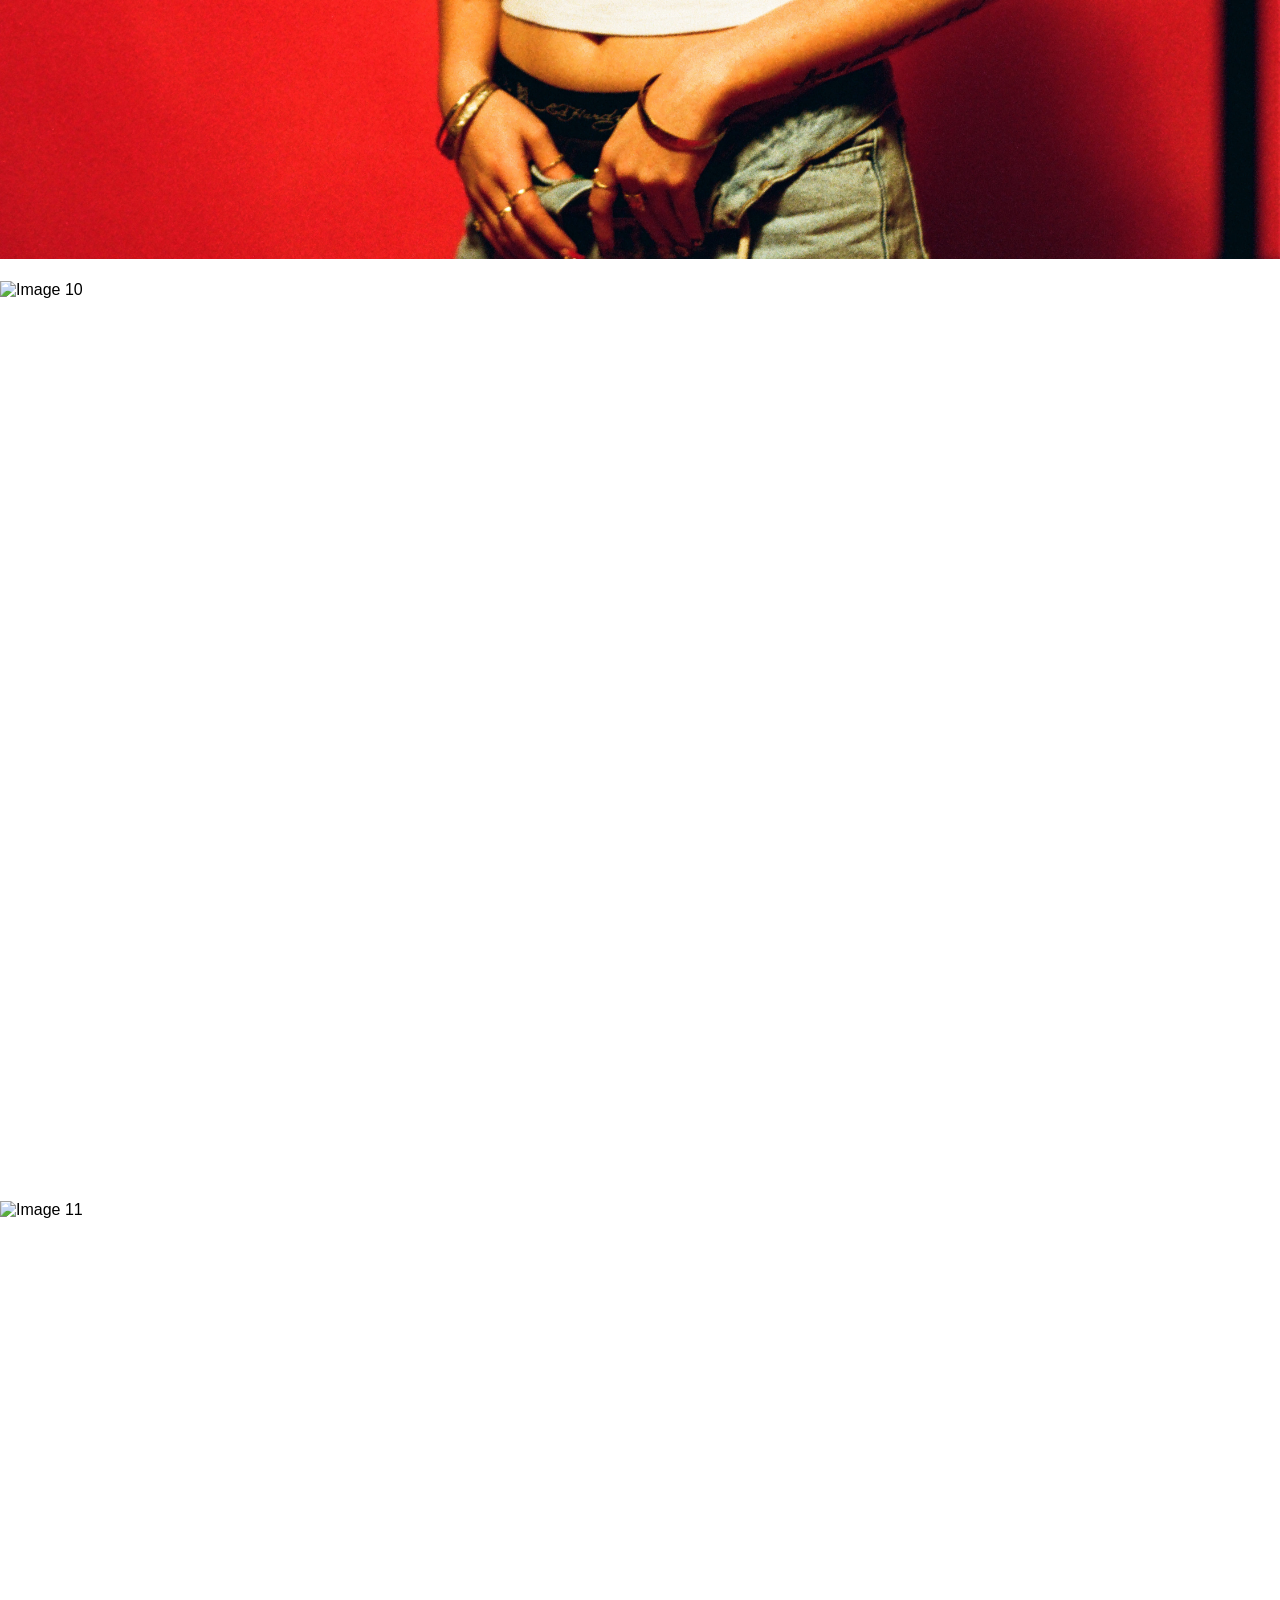
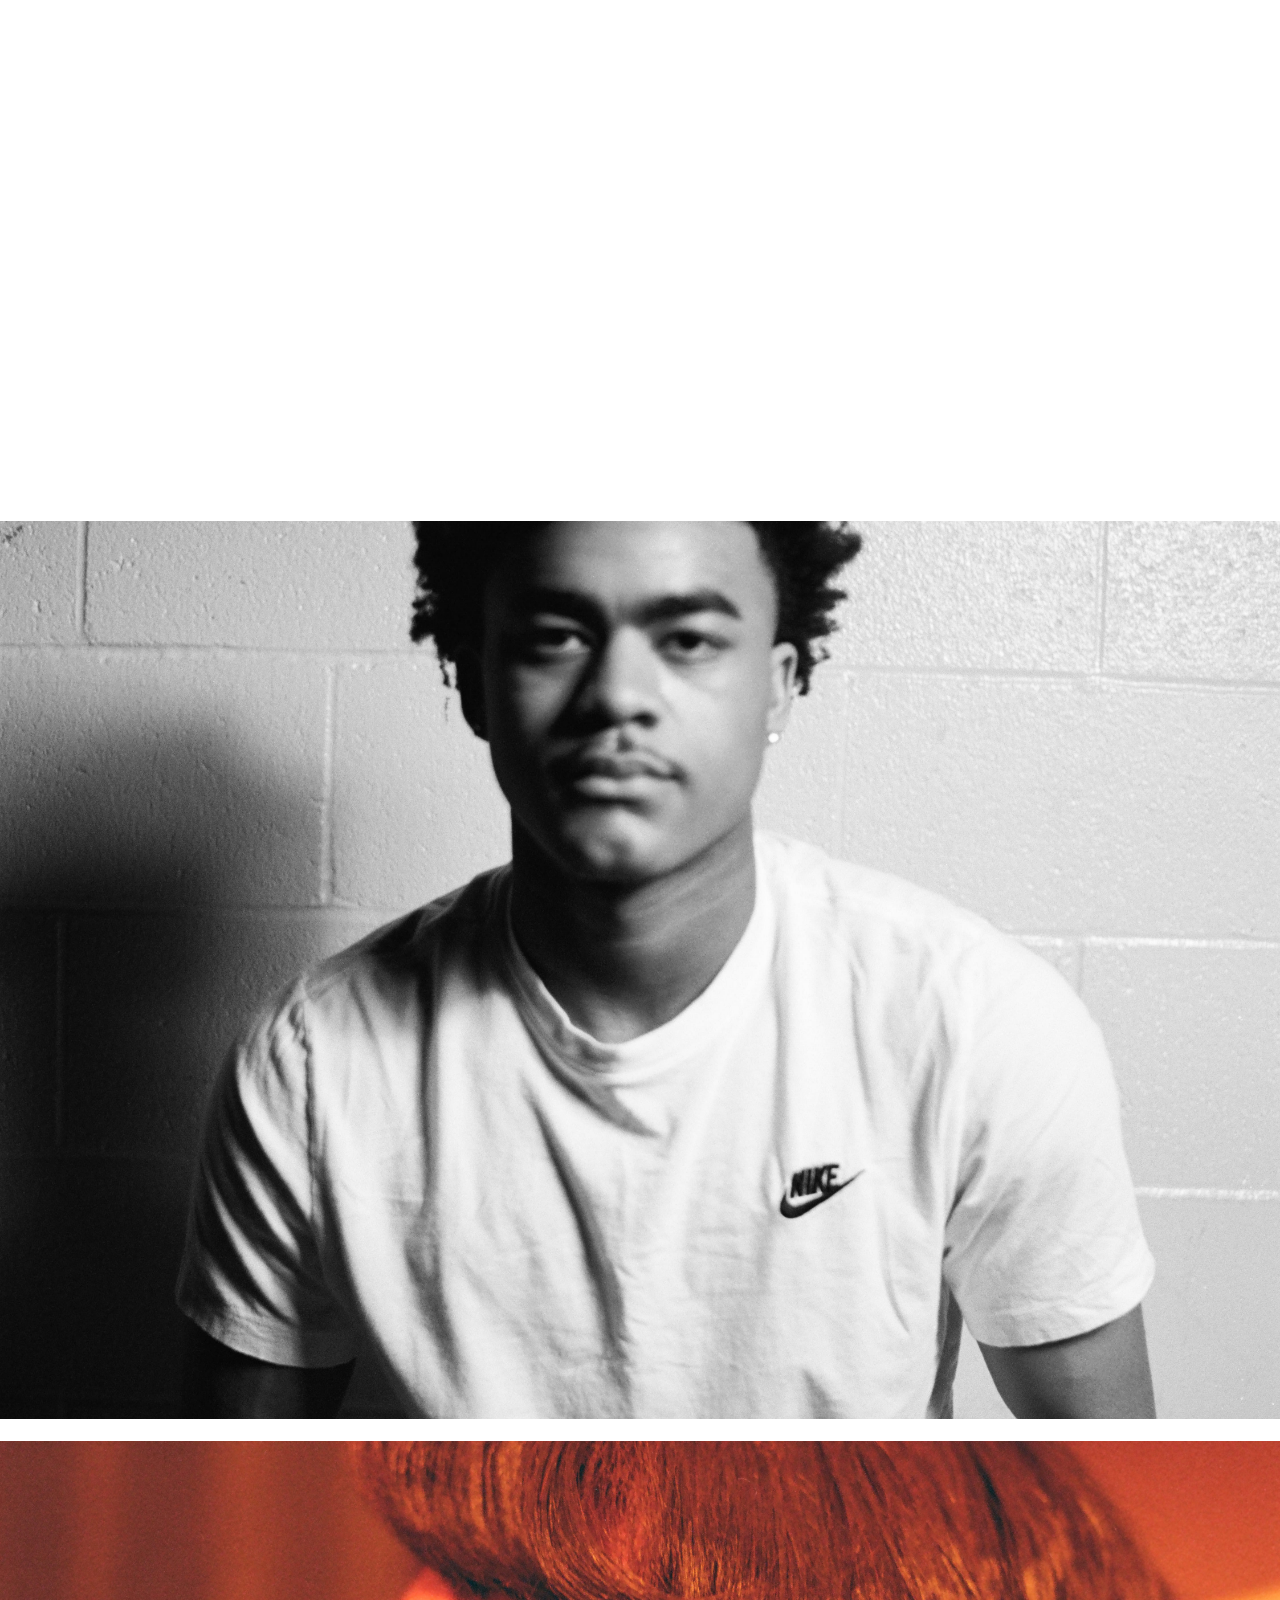
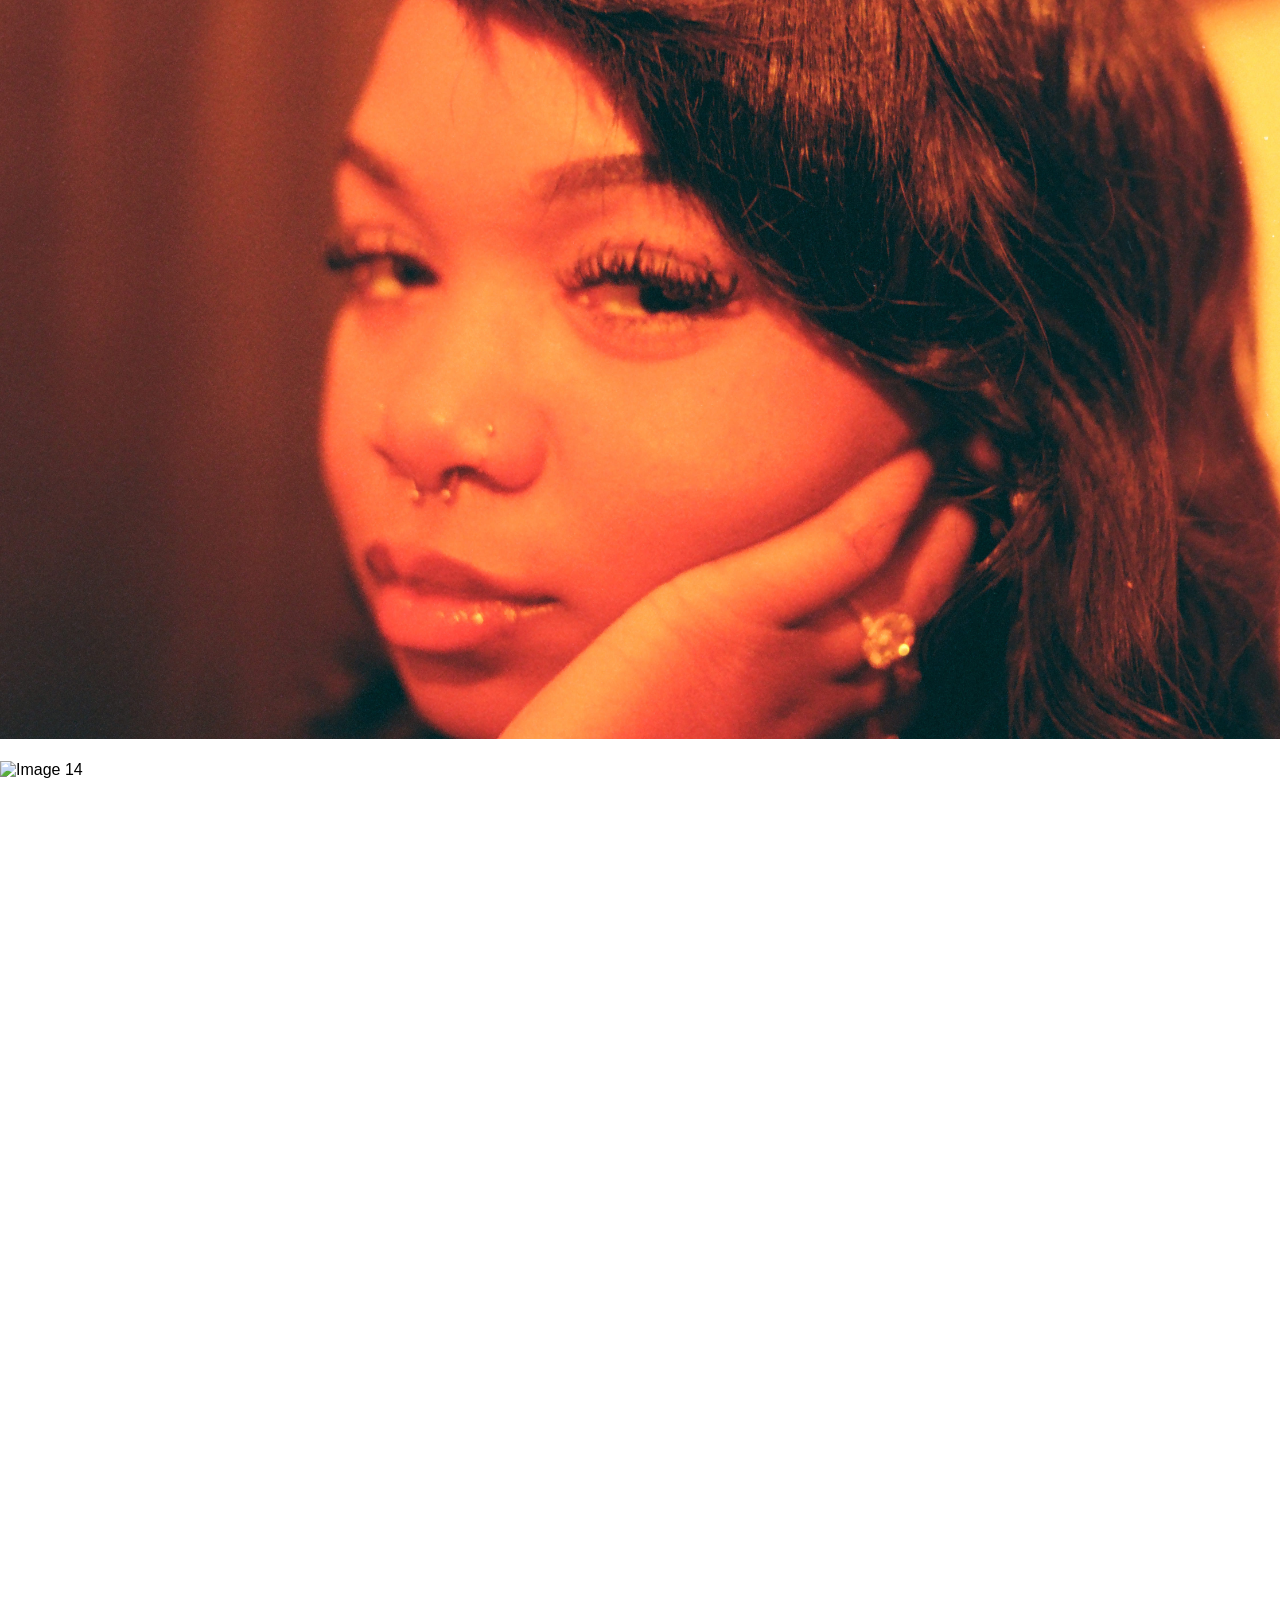
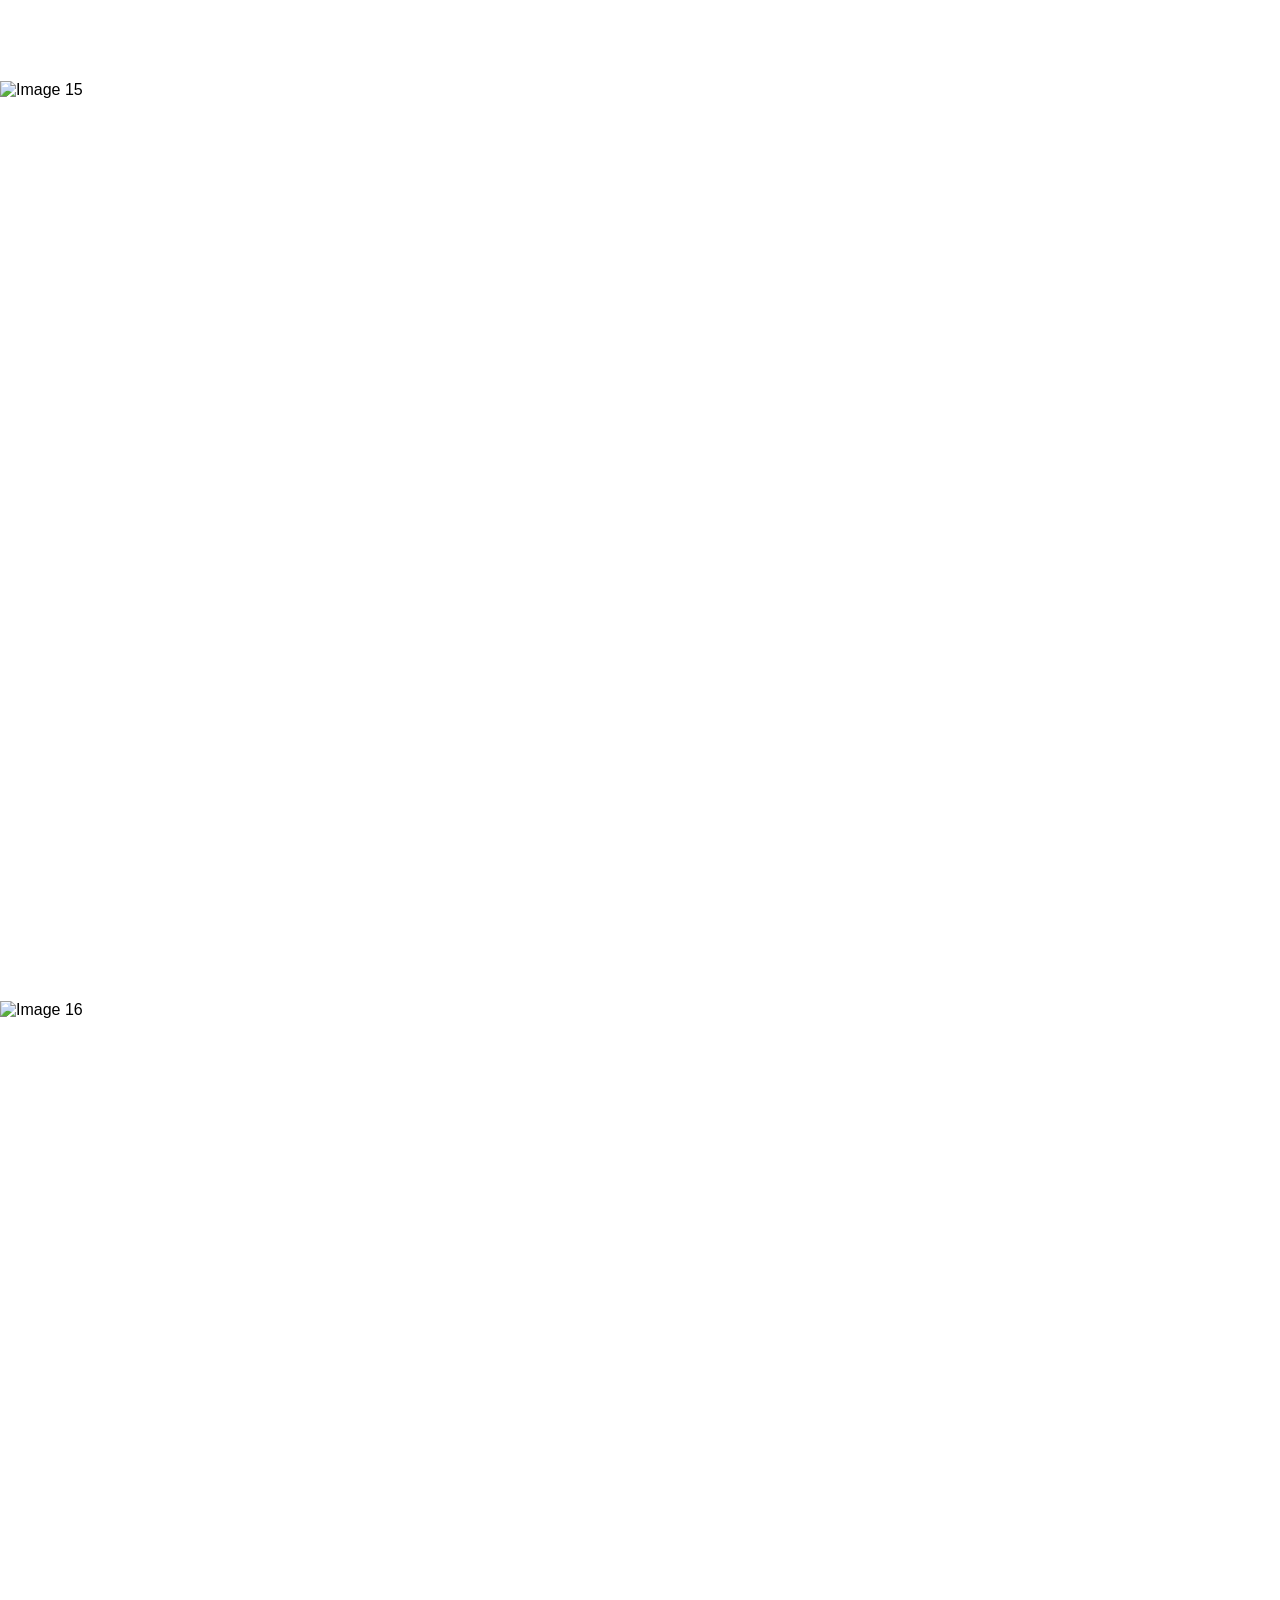
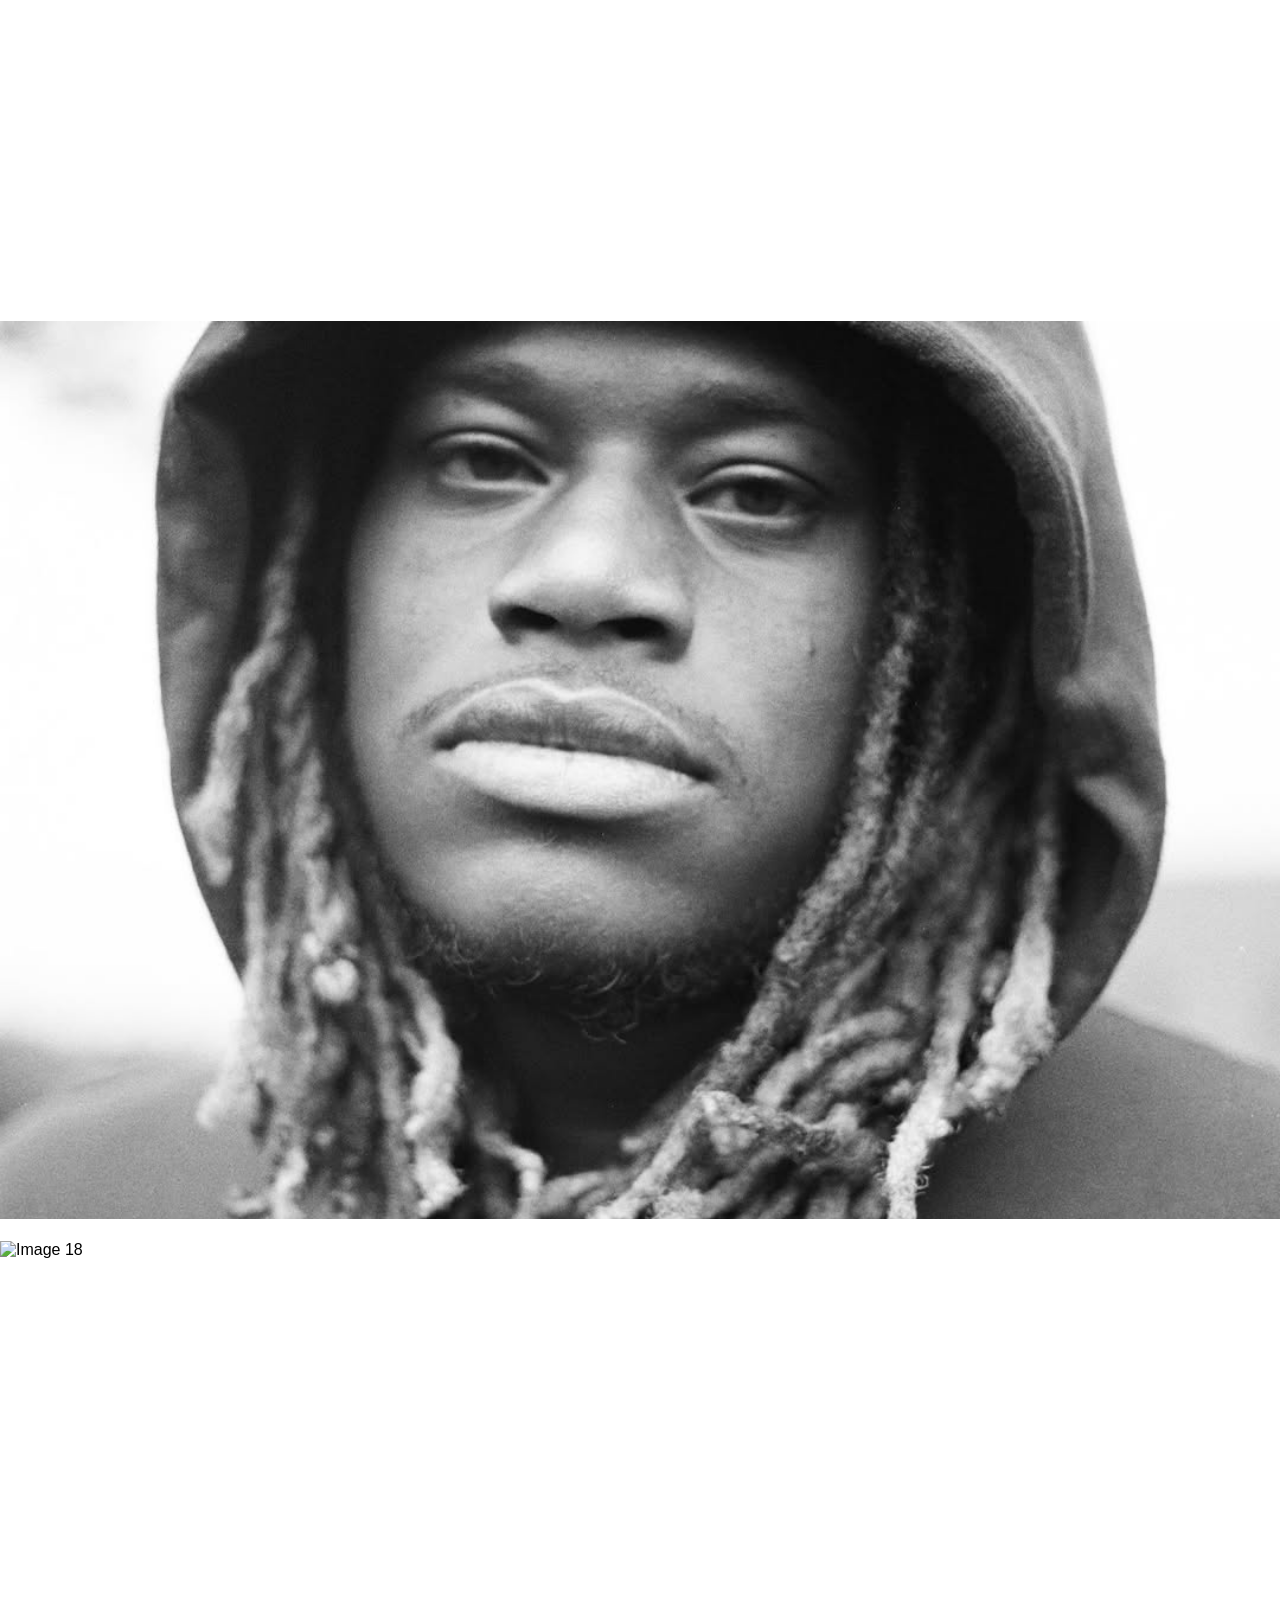
==== commit 96376c7d: "Refactor navbar structure and update logo container" ====
--- a/index.html
+++ b/index.html
@@ -12,13 +12,14 @@
 
   <!-- NAVBAR -->
   <nav class="navbar">
+  <div class="logo-container">
     <div class="logo">CASHNOWADAYS</div>
-
-    <ul class="nav-links">
+    <ul class="dropdown">
       <li><a href="about.html">About</a></li>
       <li><a href="digitals.html">Digitals</a></li>
     </ul>
-  </nav>
+  </div>
+</nav>
 
   <!-- GALLERY -->
   <main class="gallery">
--- a/style.css
+++ b/style.css
@@ -12,7 +12,7 @@
 }
 
 body {
-  background: black;
+  background: white;
   overflow-x: hidden;
 }
 
@@ -30,10 +30,11 @@
 
   background: rgba(0, 0, 0, 0.25);
   backdrop-filter: blur(10px);
+  transition: transform 0.3s ease; /* Smooth hide effect */
 }
 
 .logo {
-  color: white;
+  color: black;
   font-size: 18px;
   letter-spacing: 2px;
 }
@@ -45,7 +46,7 @@
 }
 
 .nav-links a {
-  color: white;
+  color: black;
   text-decoration: none;
   font-size: 14px;
   transition: opacity 0.3s ease;
@@ -80,6 +81,21 @@
 
 .gallery-image:hover {
   transform: scale(1.01);
+}
+
+.photo-section {
+  width: 100%;
+  height: 100vh;
+
+  scroll-snap-align: start;
+  overflow: hidden;
+
+  border-top: 1px solid white;  /* top white line */
+  border-bottom: 1px solid white; /* bottom white line */
+}
+
+.photo-section:not(:last-child) {
+  margin-bottom: 20px; /* space between sections */
 }
 
 /* MODAL */
@@ -170,3 +186,14 @@
   }
 
 }
+
+@media (min-width: 769px) {
+  body {
+    background: white; /* Ensure the desktop background is white */
+  }
+
+  .navbar {
+    background: white; /* Make sure the navbar is also white on desktop */
+    backdrop-filter: none; /* Remove blur or any transparency on desktop */
+  }
+}
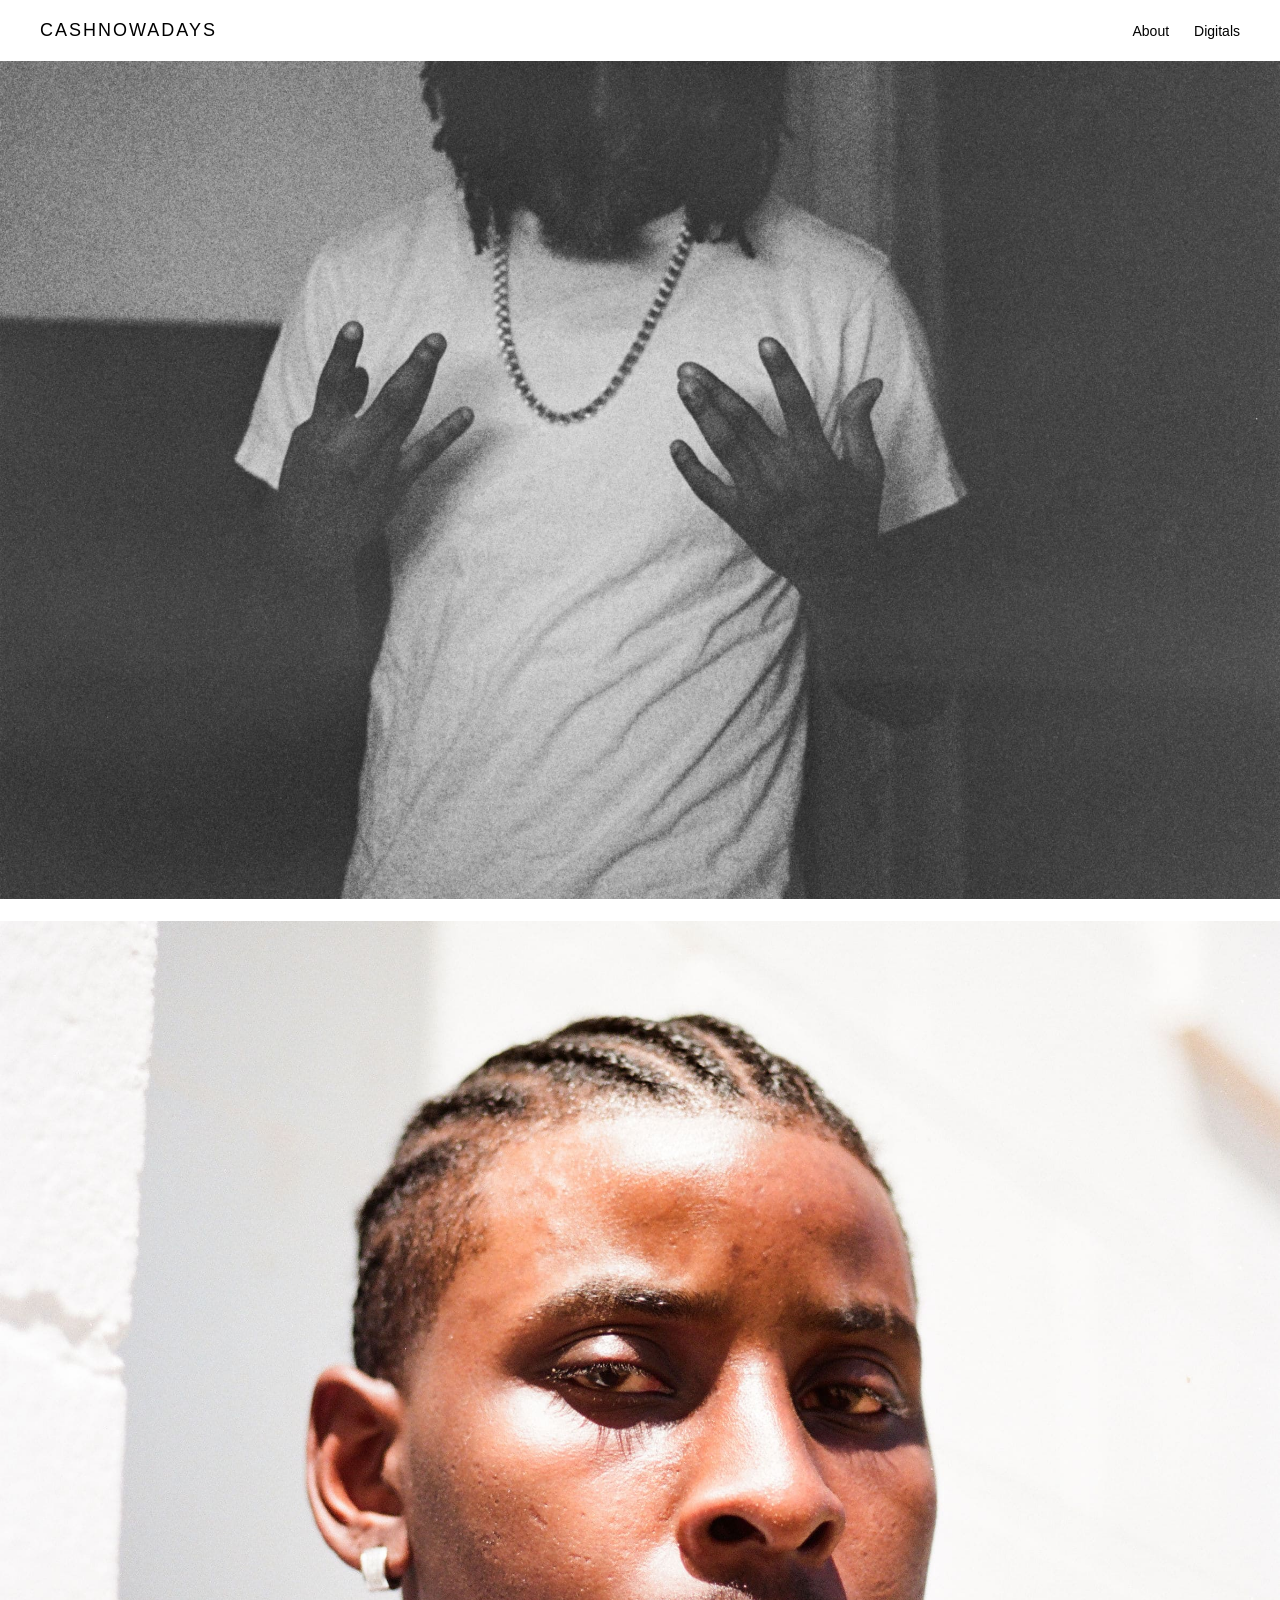
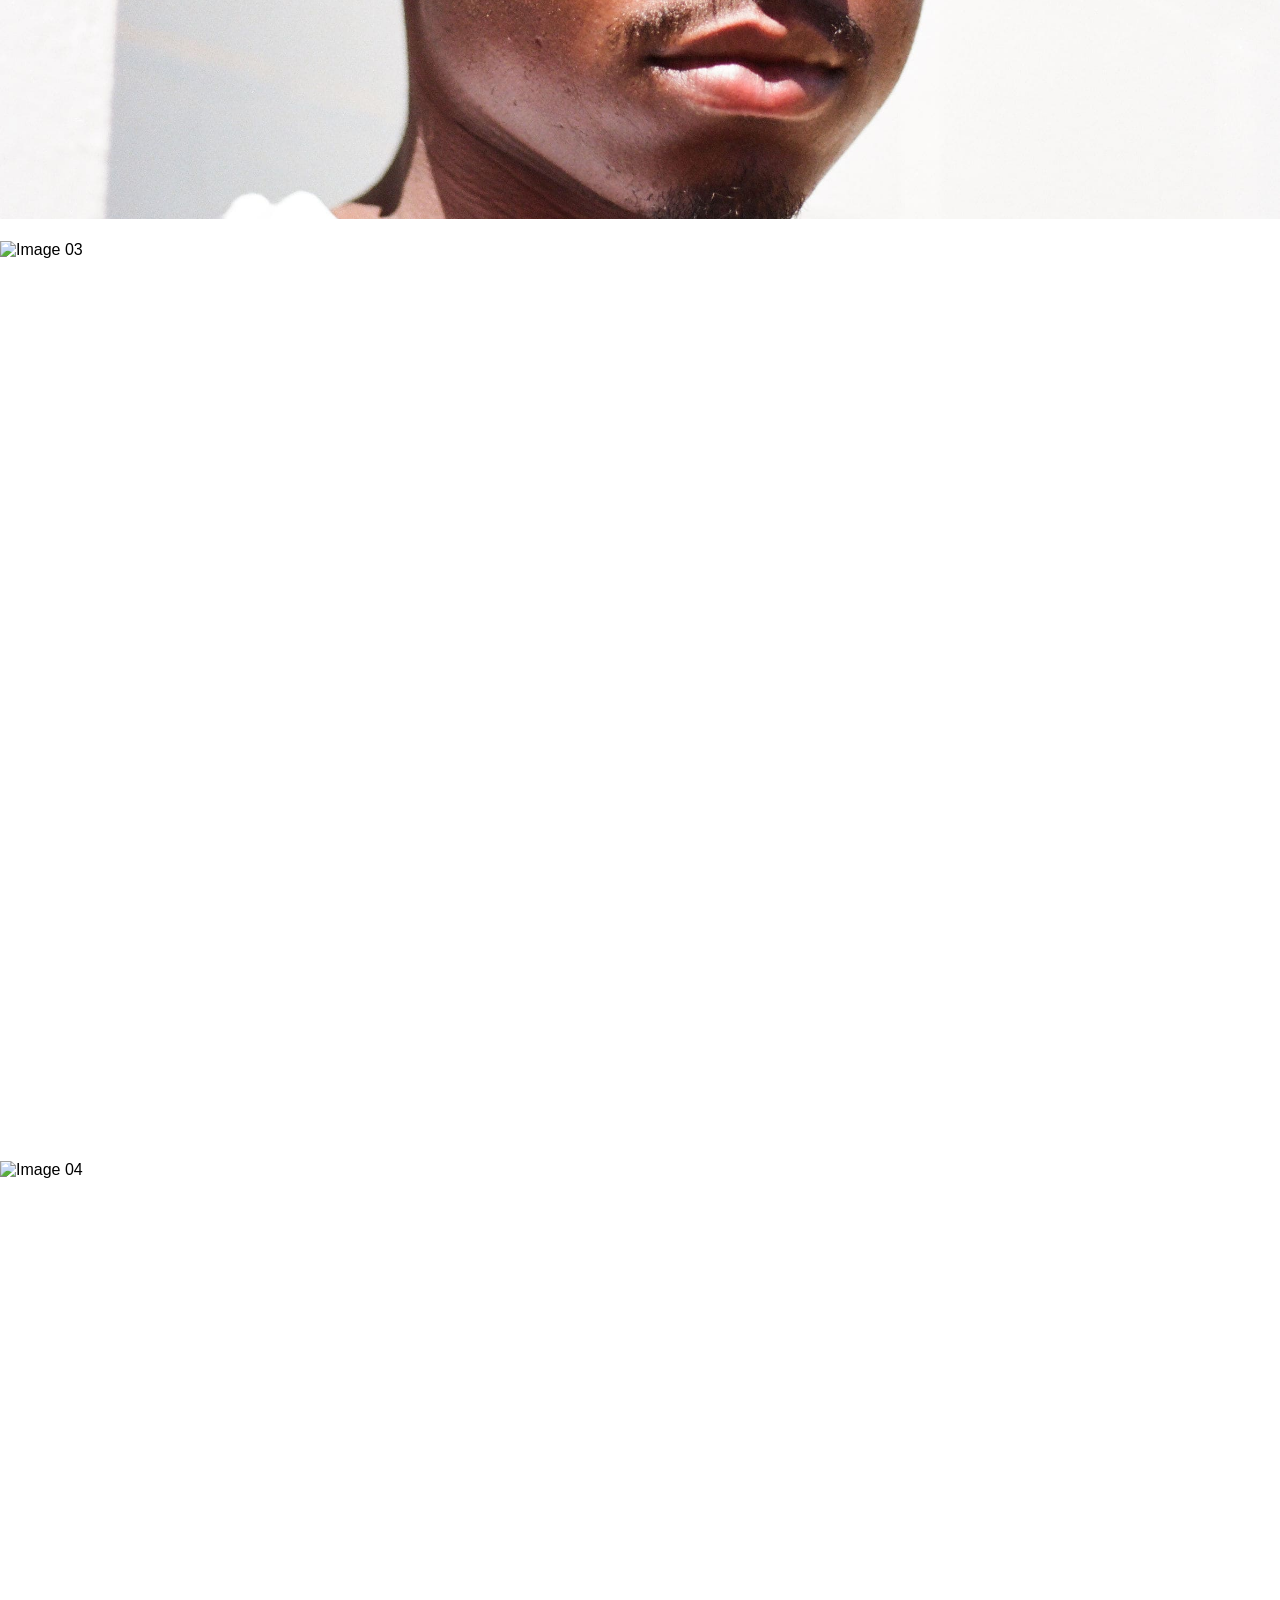
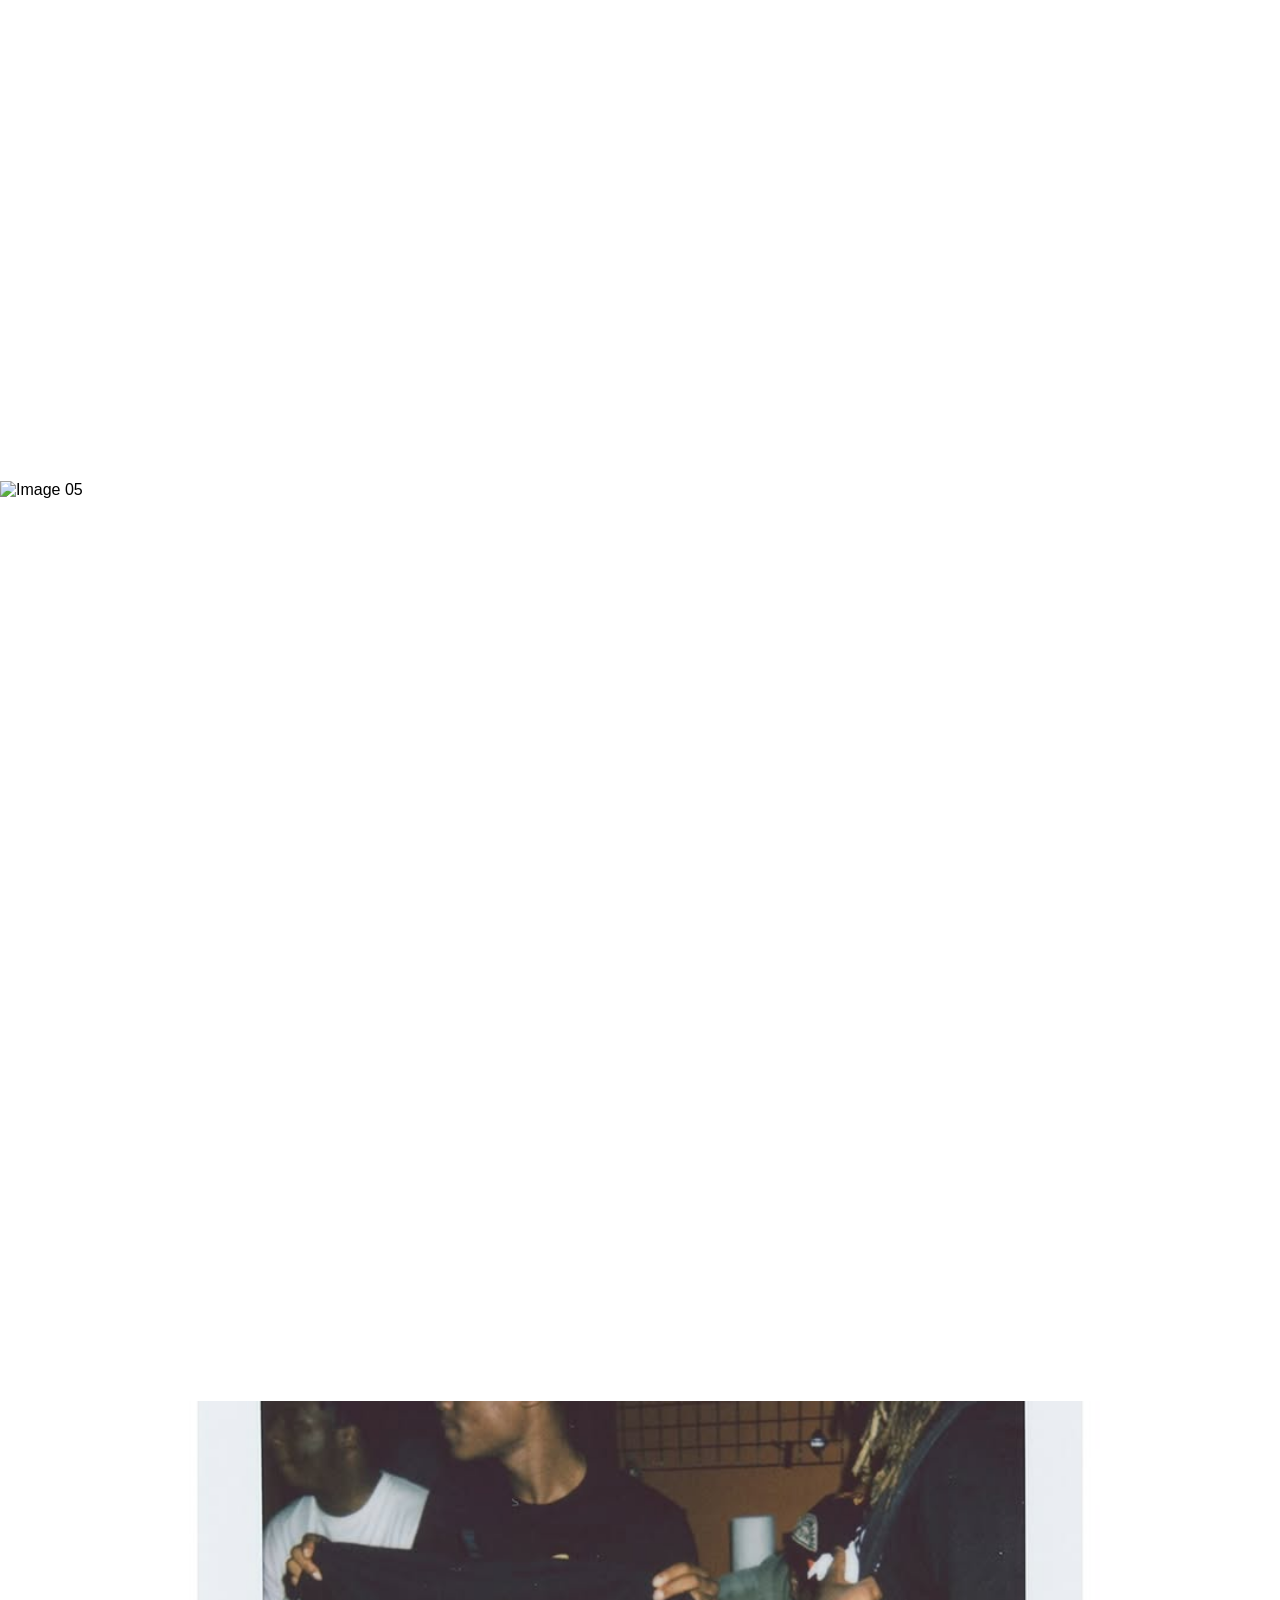
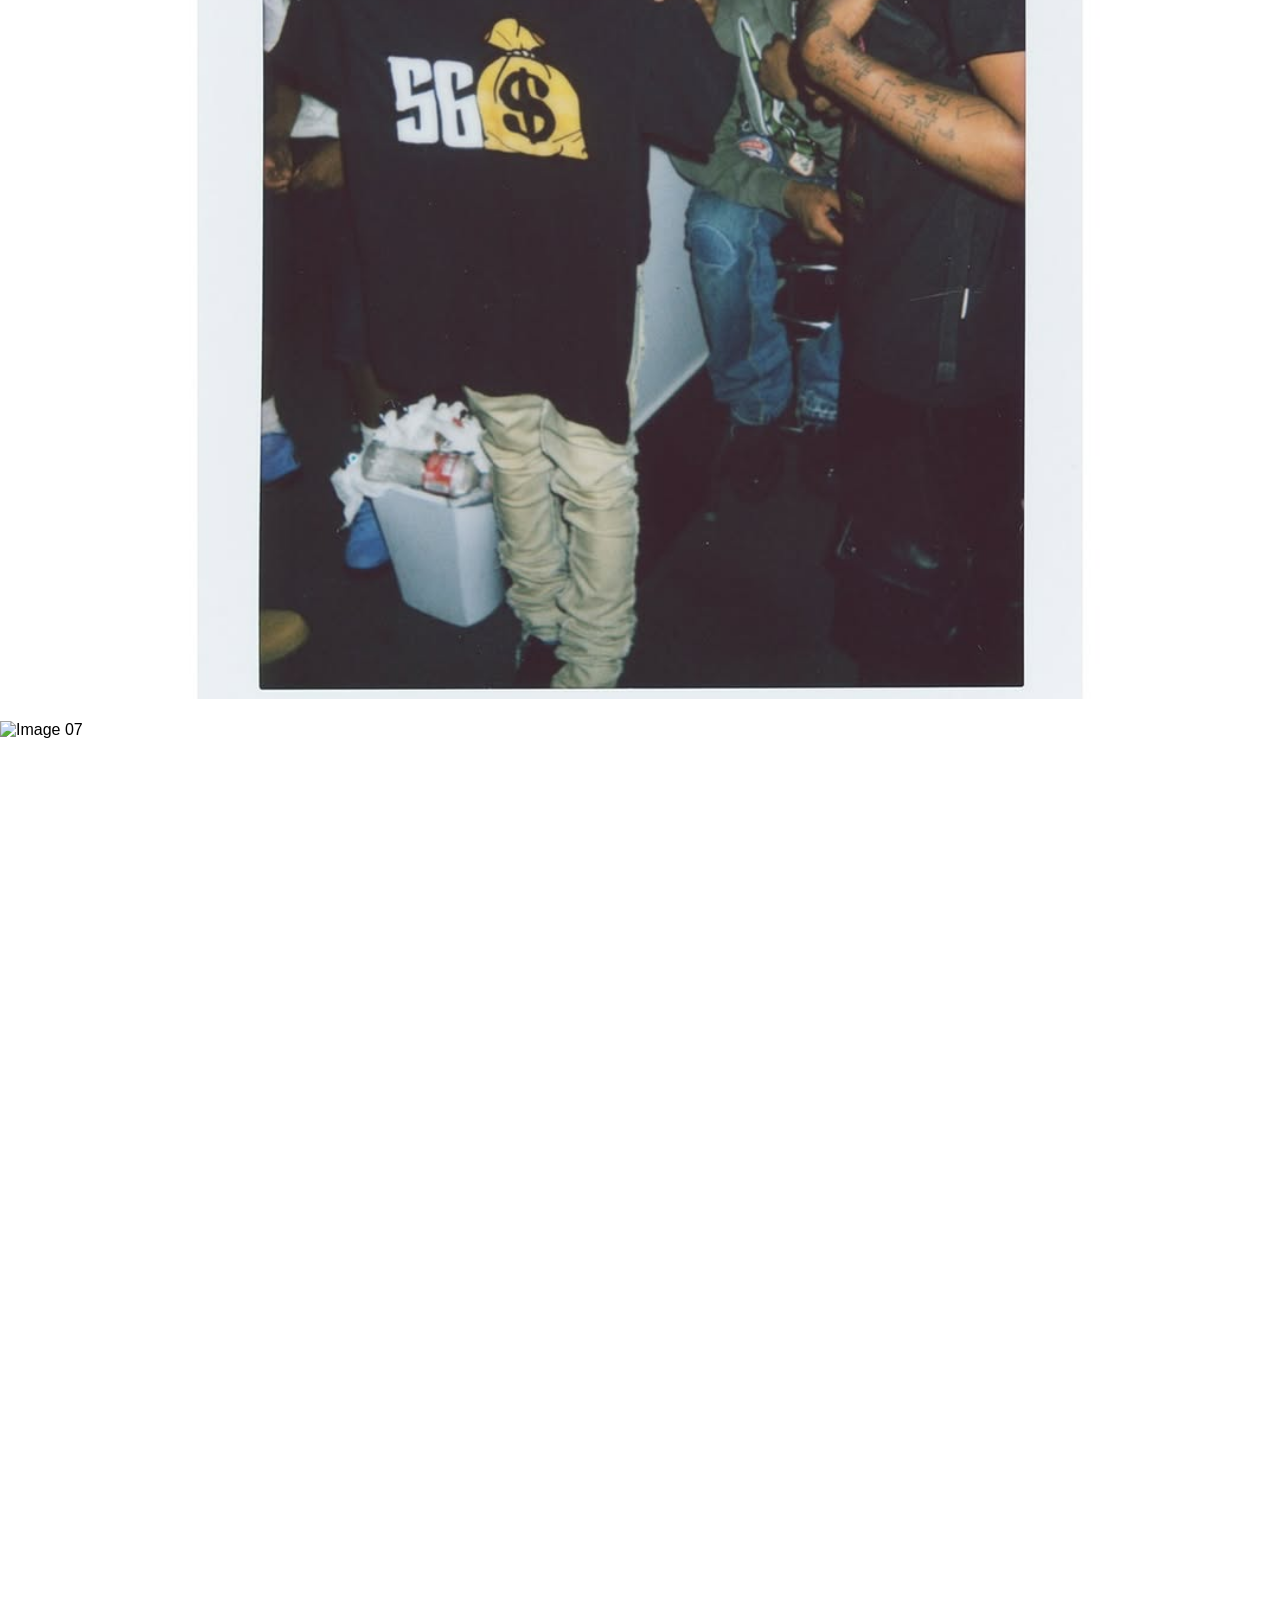
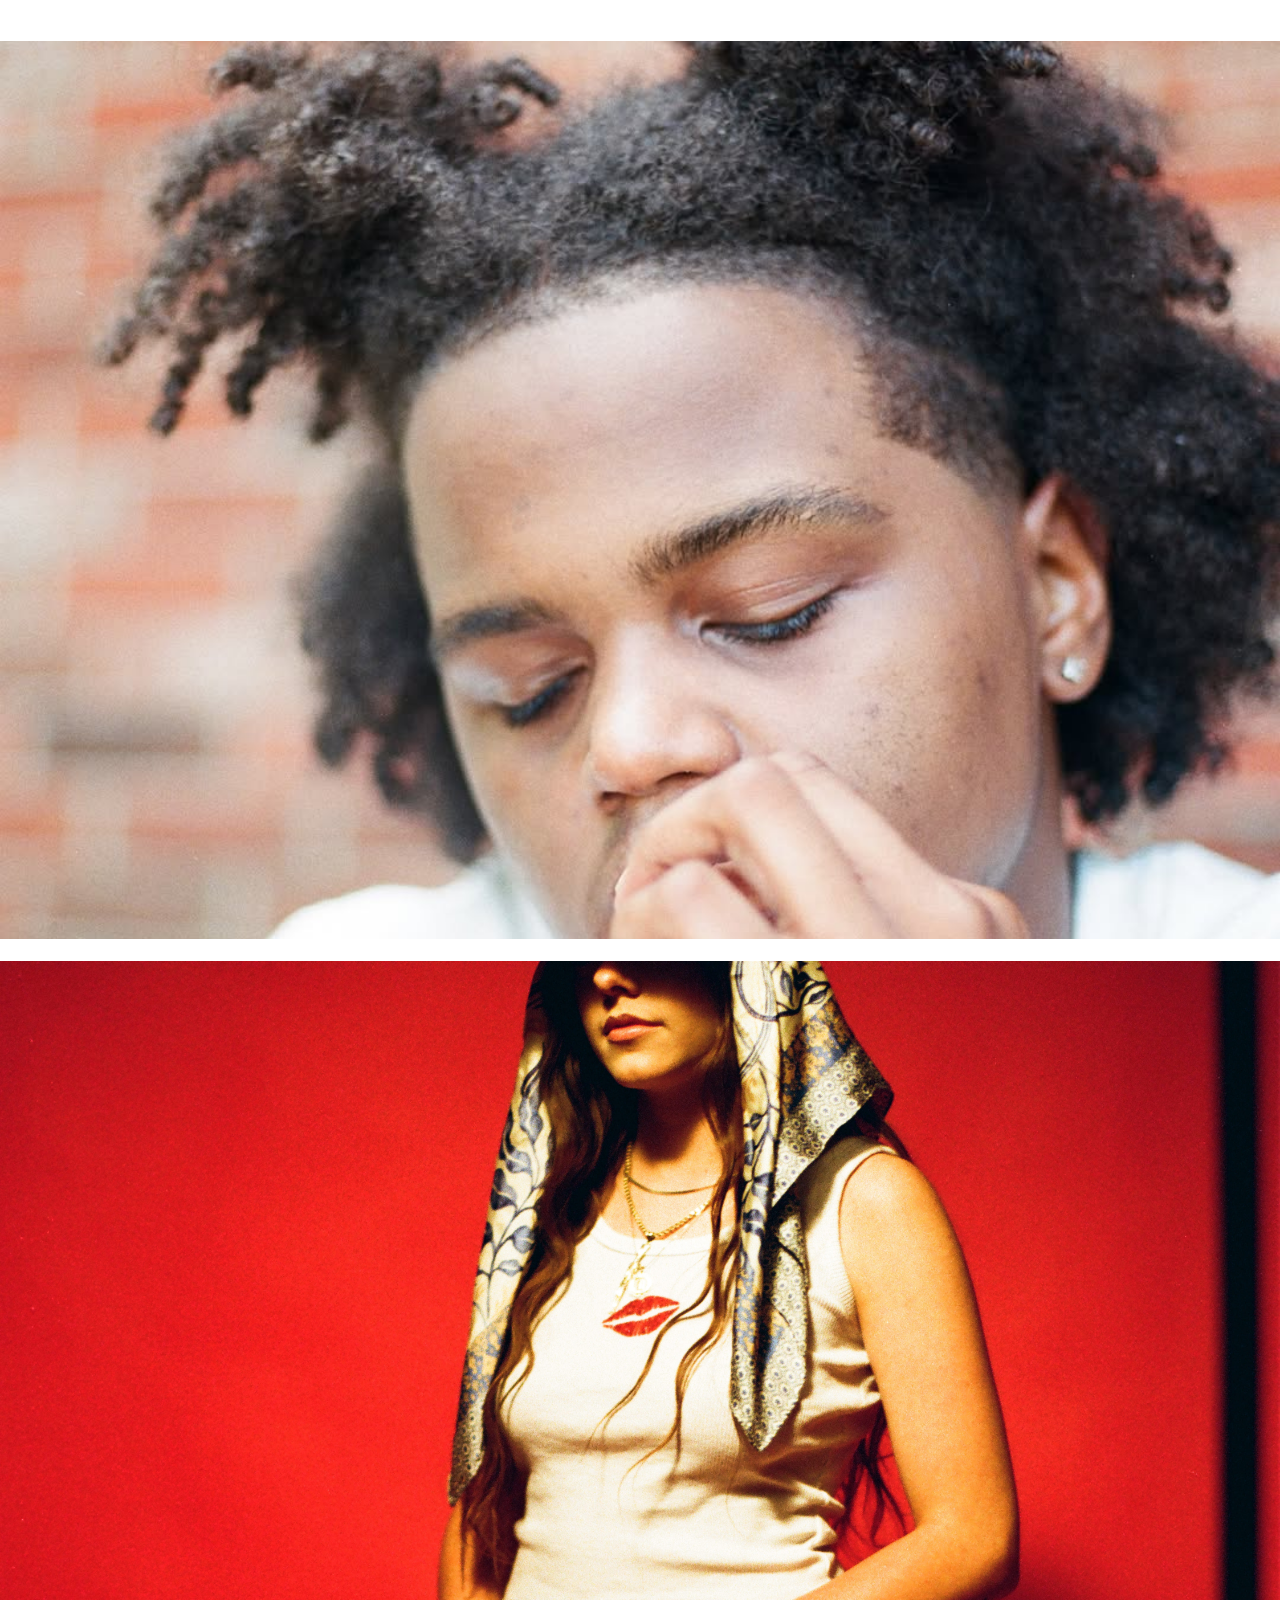
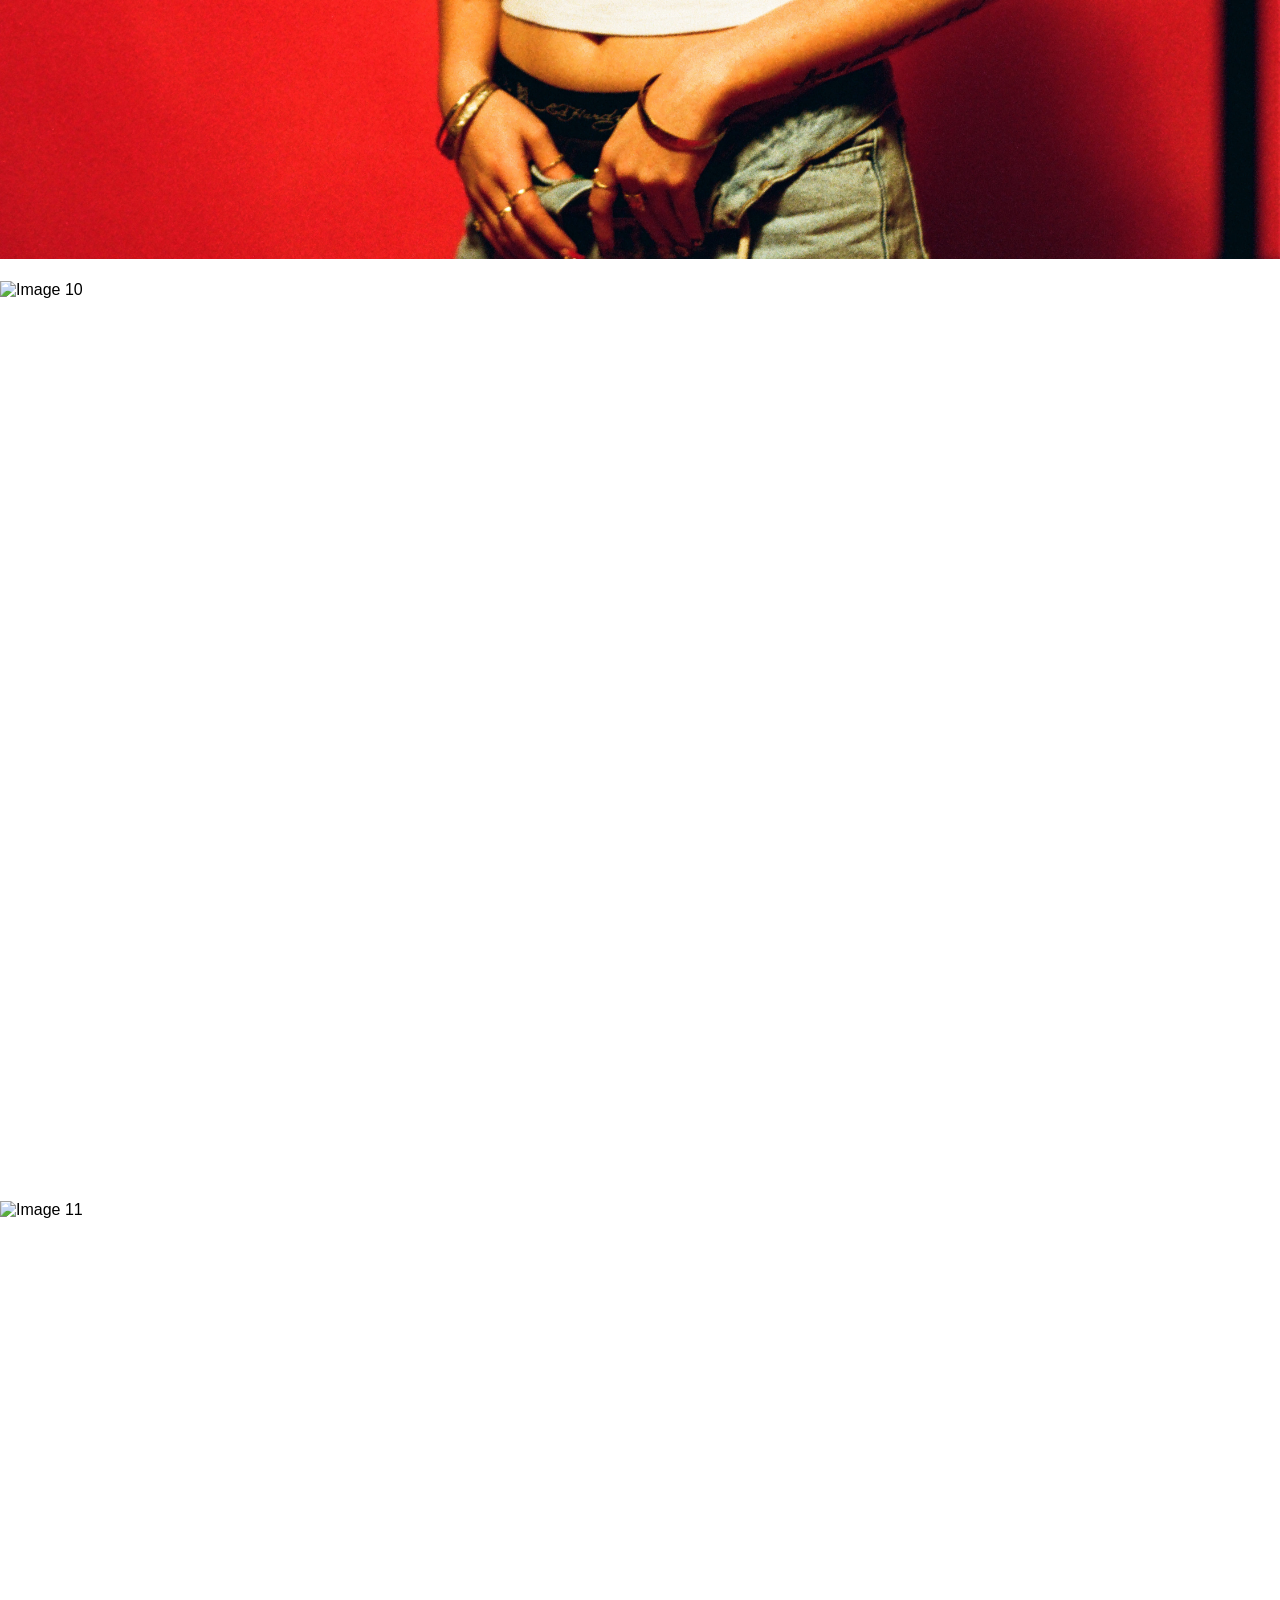
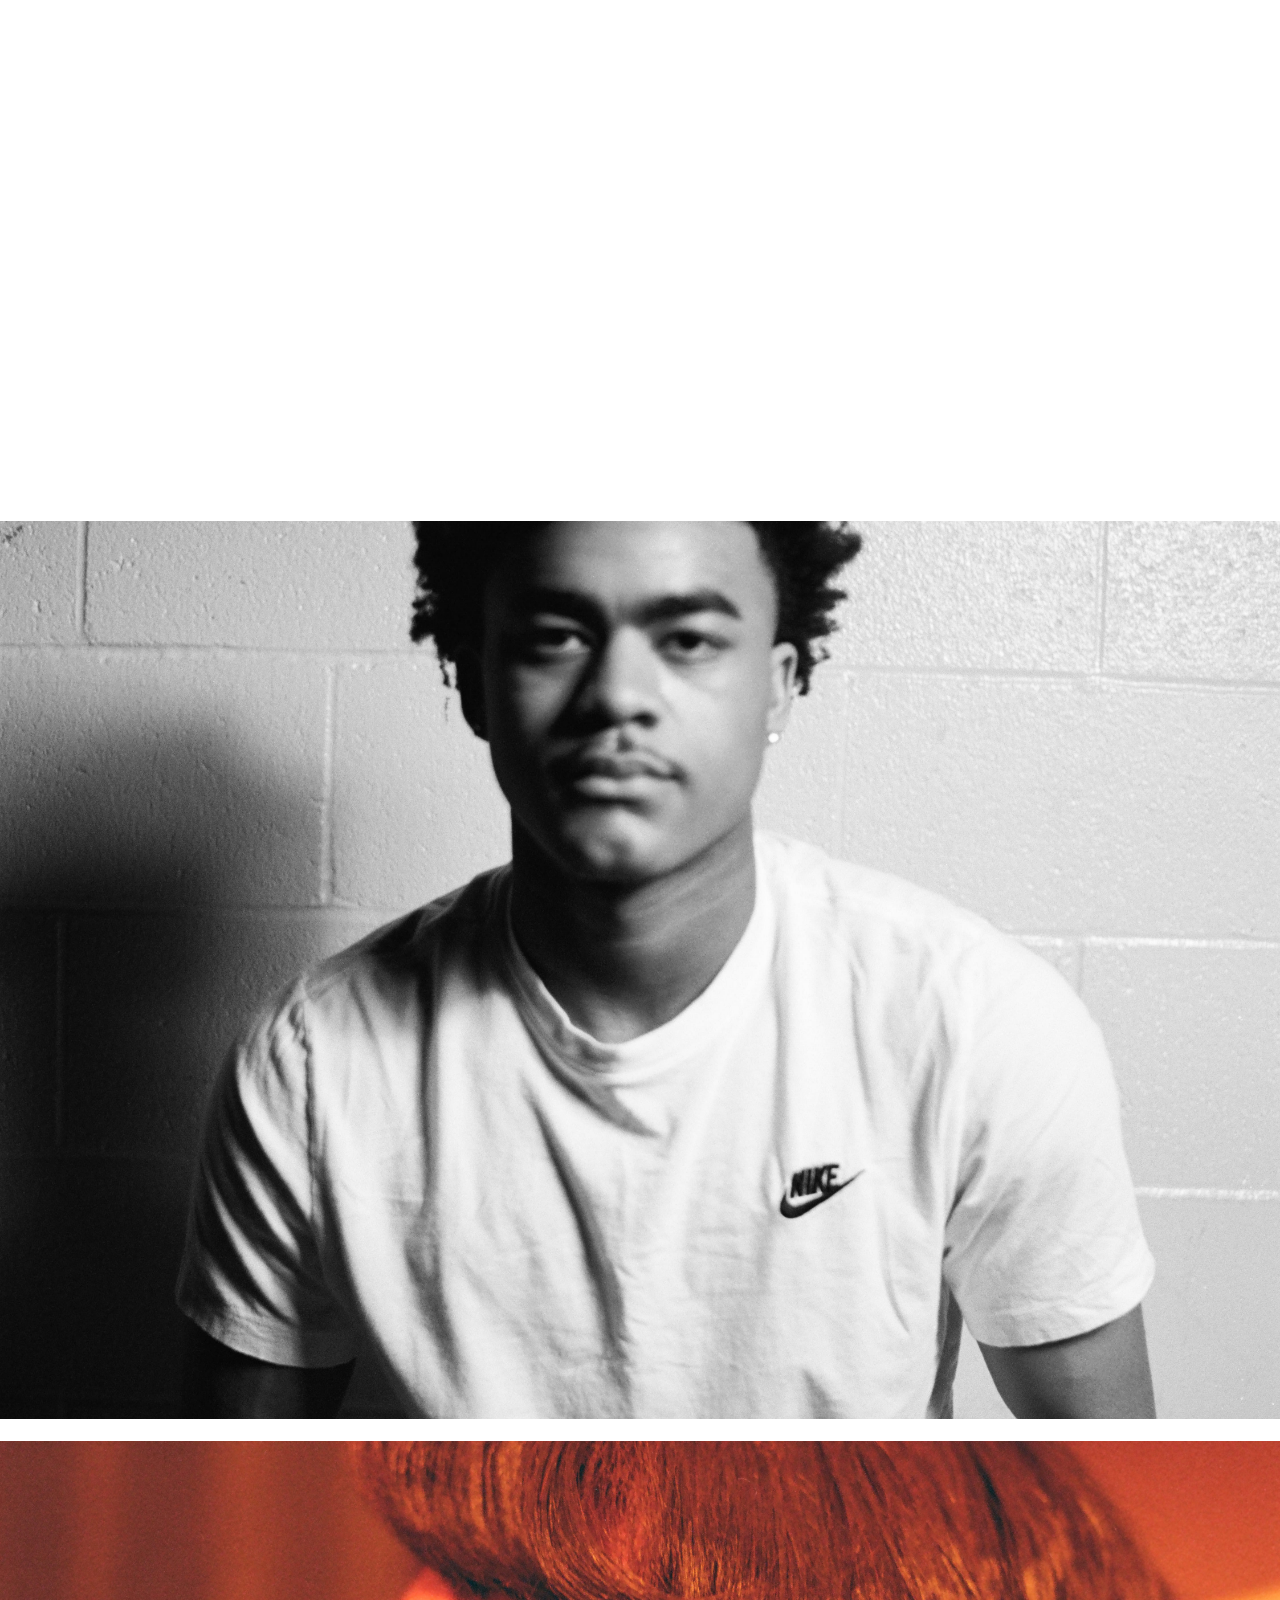
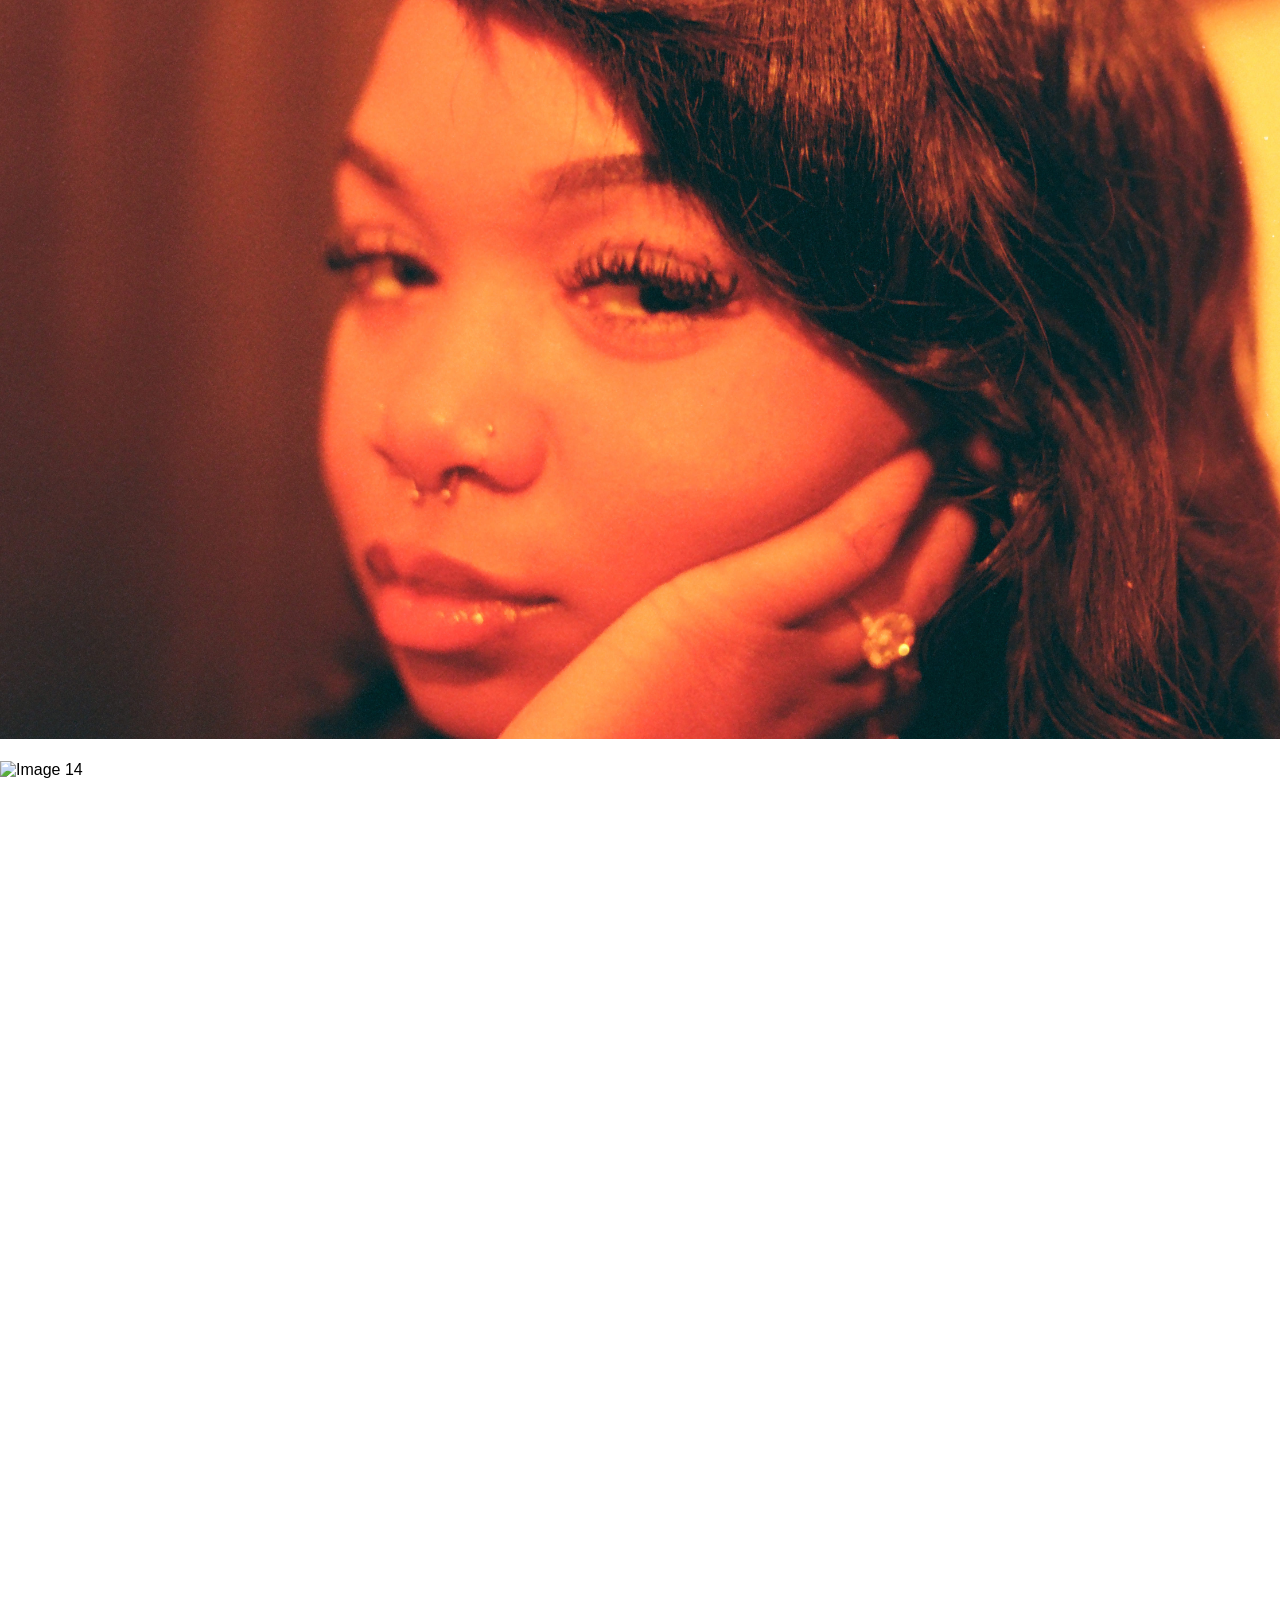
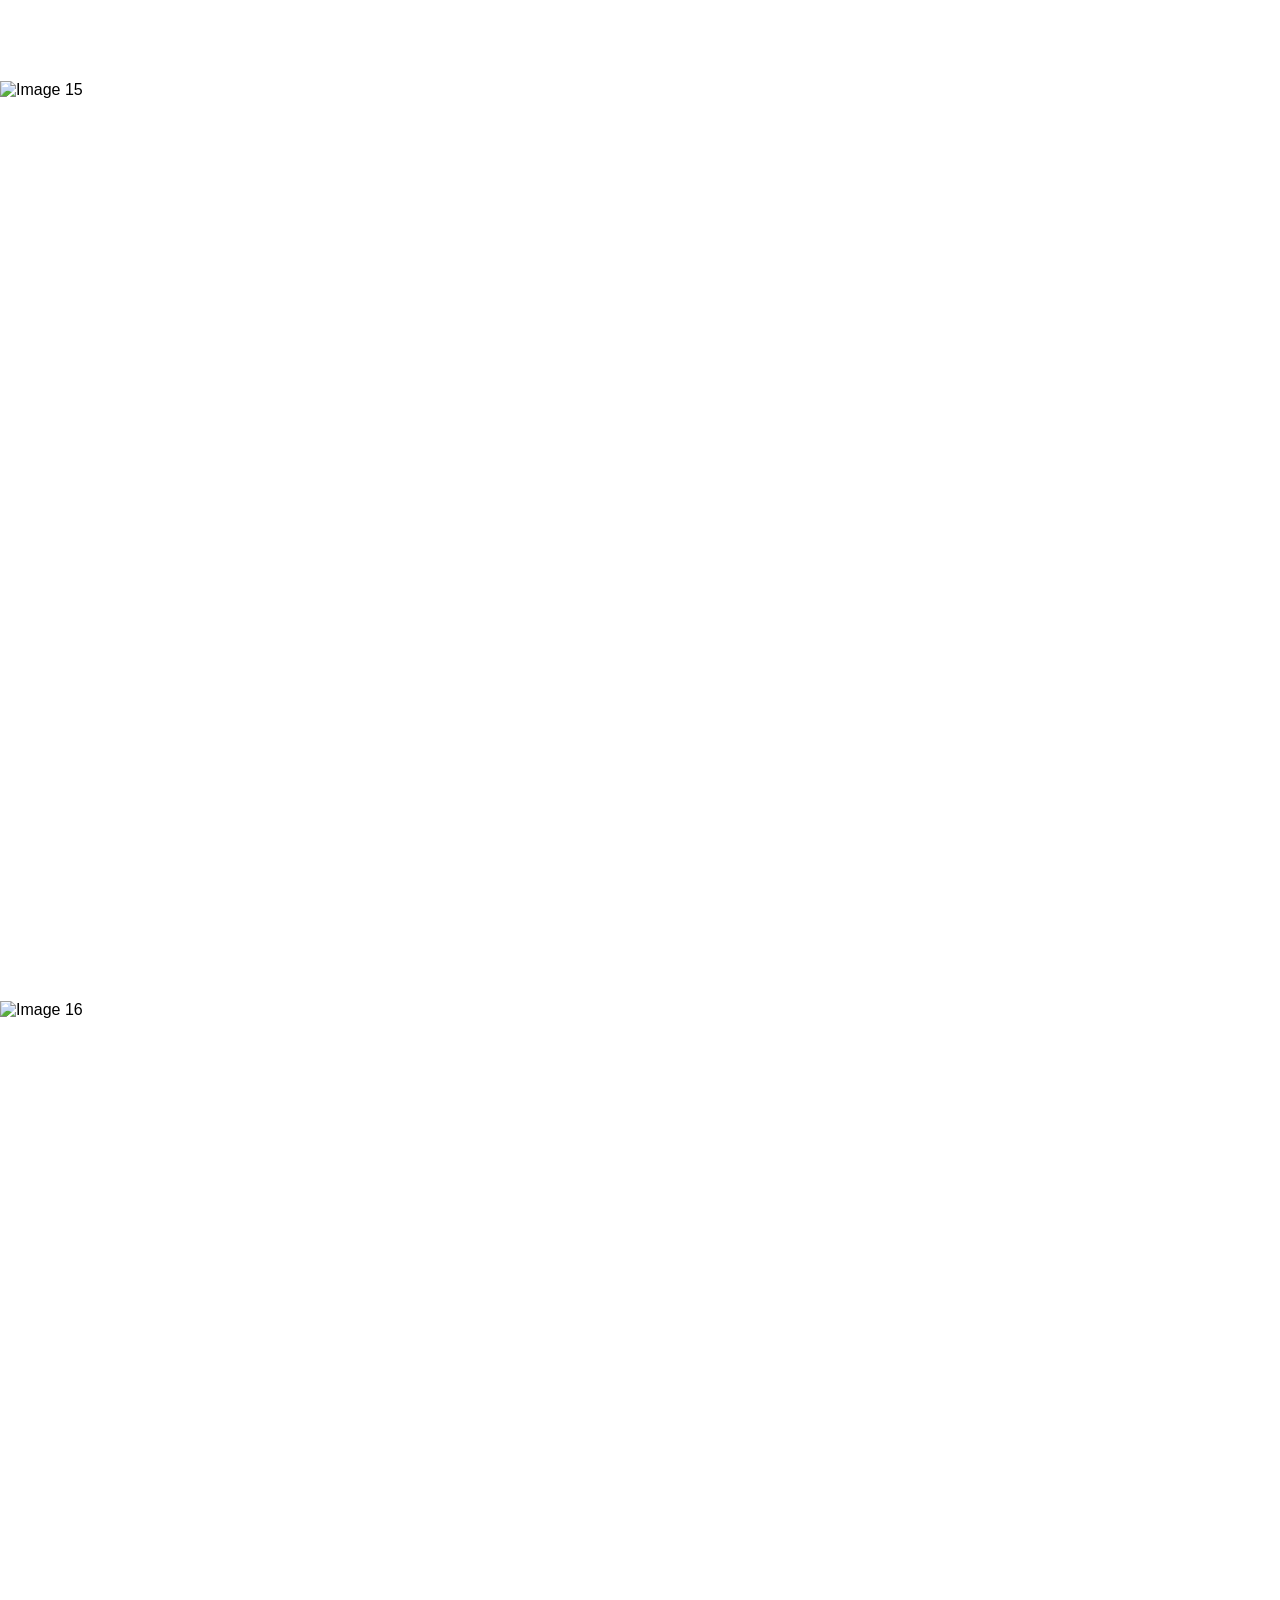
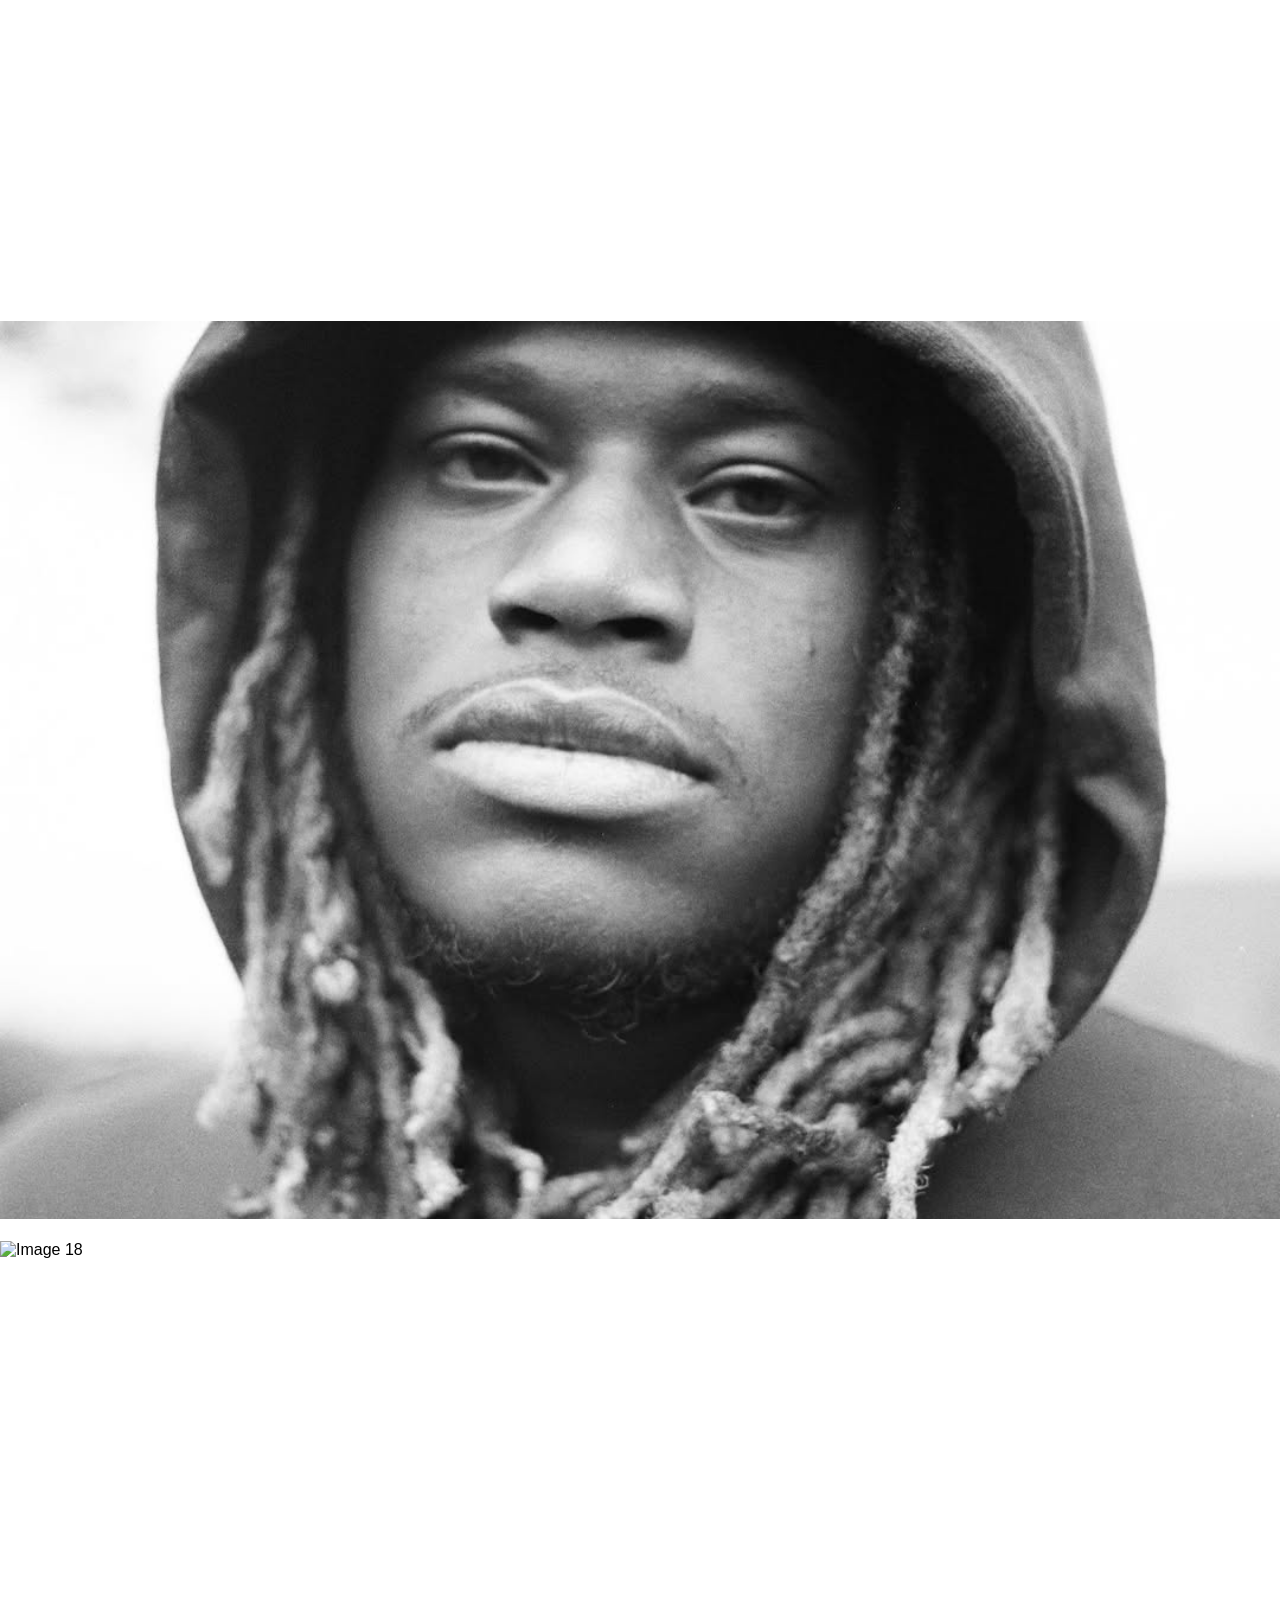
==== commit 489818a5: "Update index.html" ====
--- a/index.html
+++ b/index.html
@@ -12,14 +12,13 @@
 
   <!-- NAVBAR -->
   <nav class="navbar">
-  <div class="logo-container">
     <div class="logo">CASHNOWADAYS</div>
-    <ul class="dropdown">
+
+    <ul class="nav-links">
       <li><a href="about.html">About</a></li>
       <li><a href="digitals.html">Digitals</a></li>
     </ul>
-  </div>
-</nav>
+  </nav>
 
   <!-- GALLERY -->
   <main class="gallery">
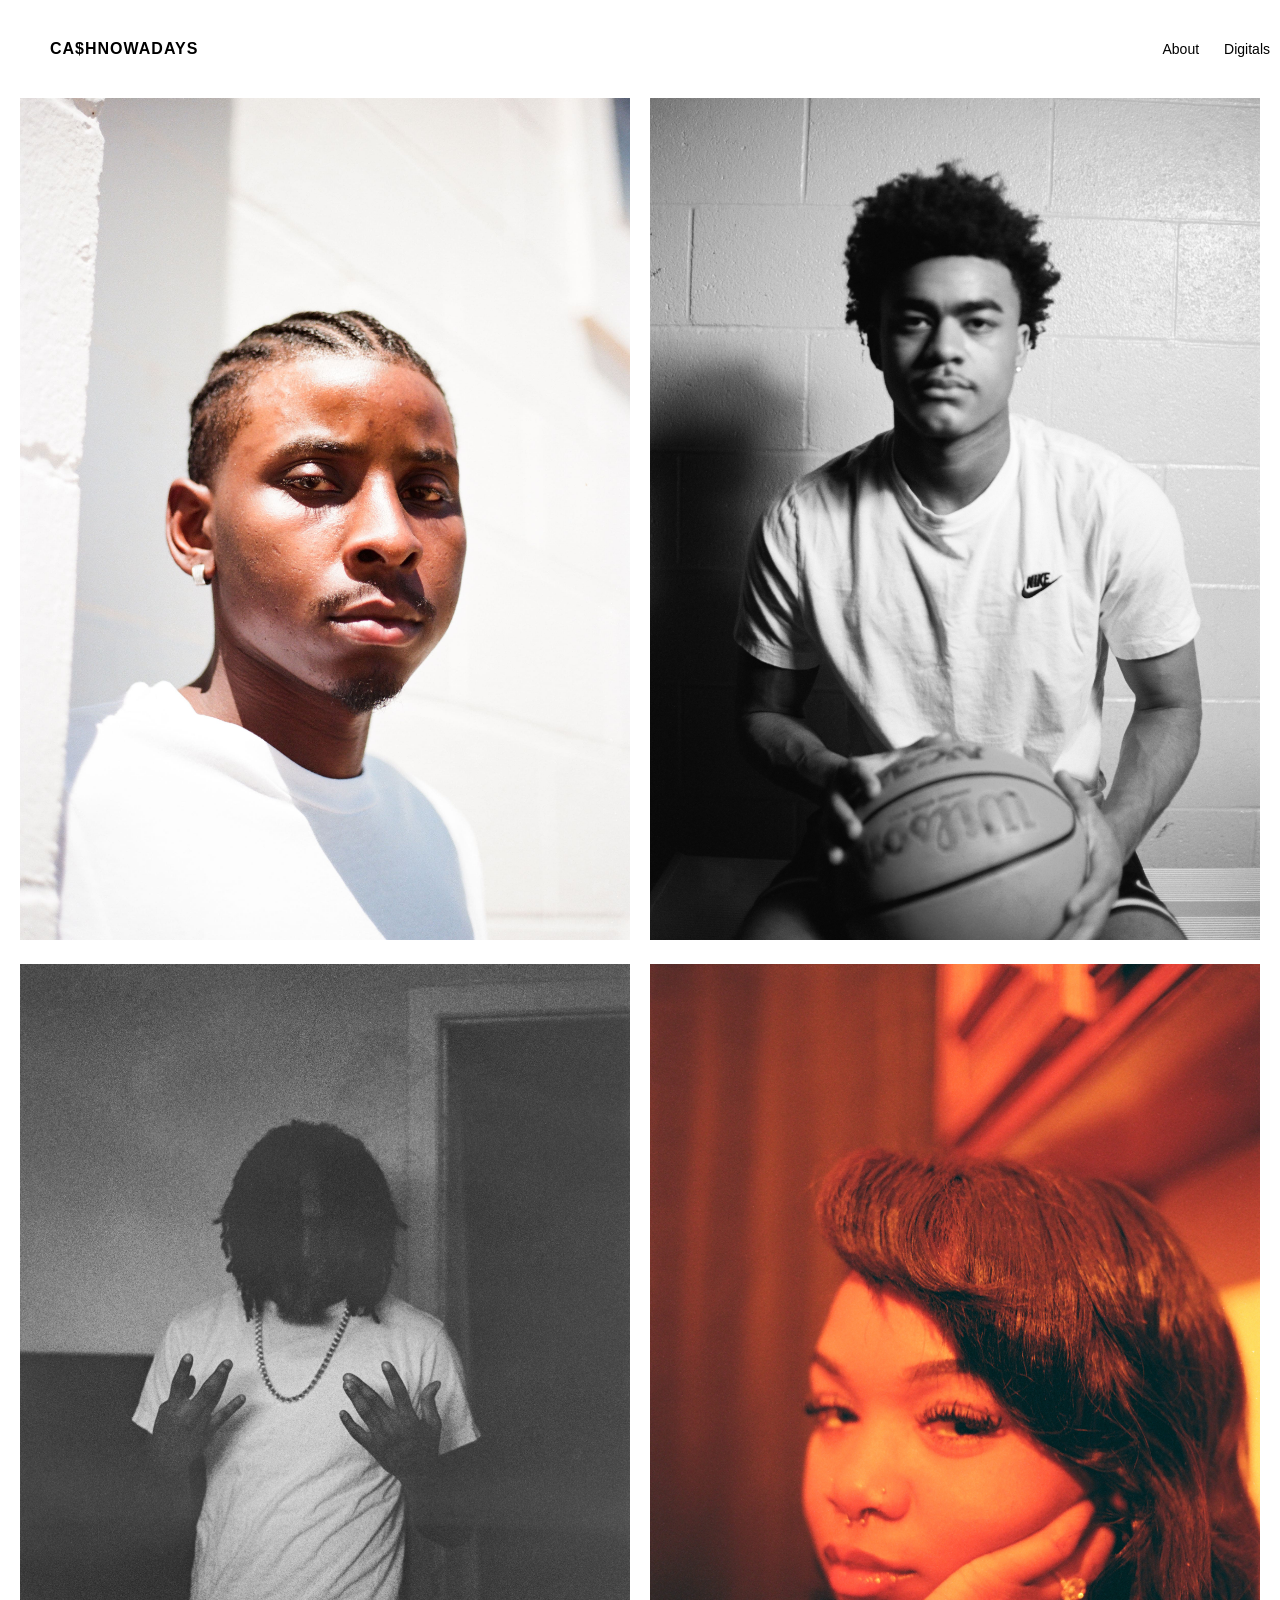
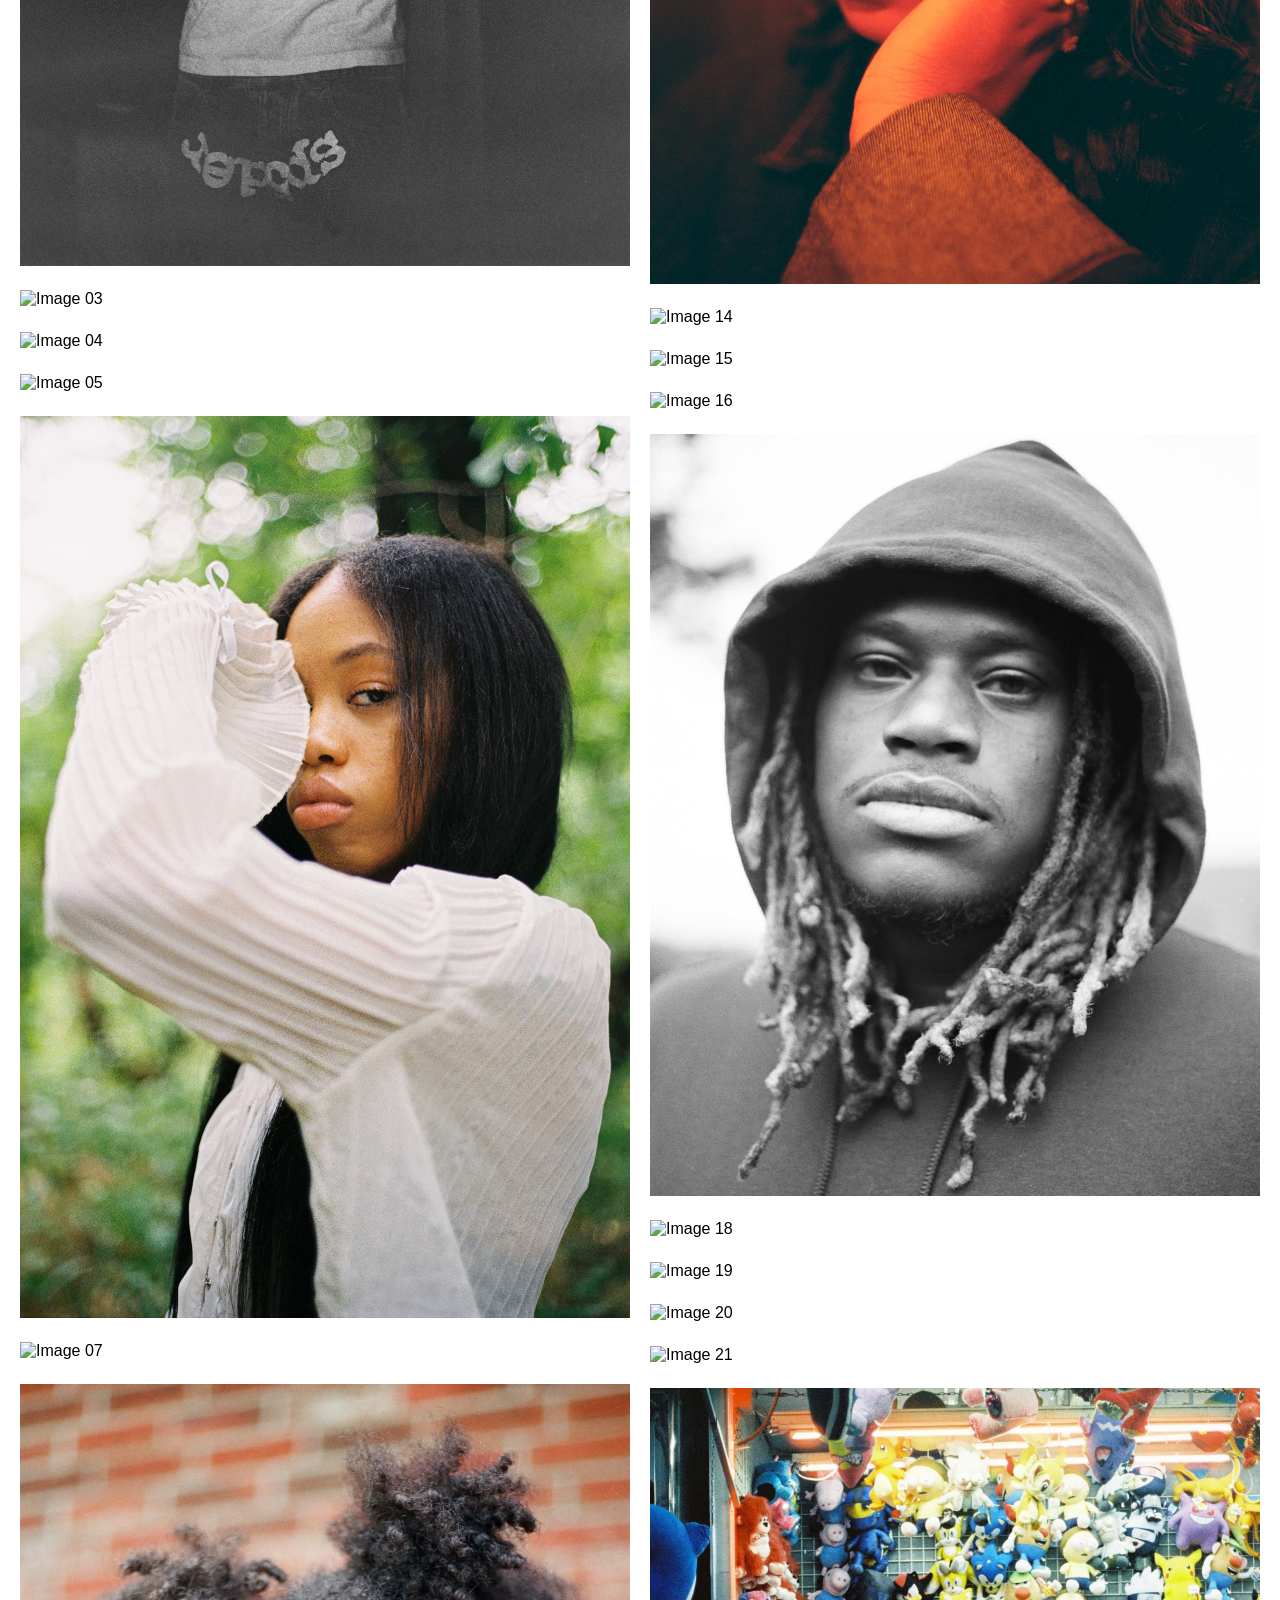
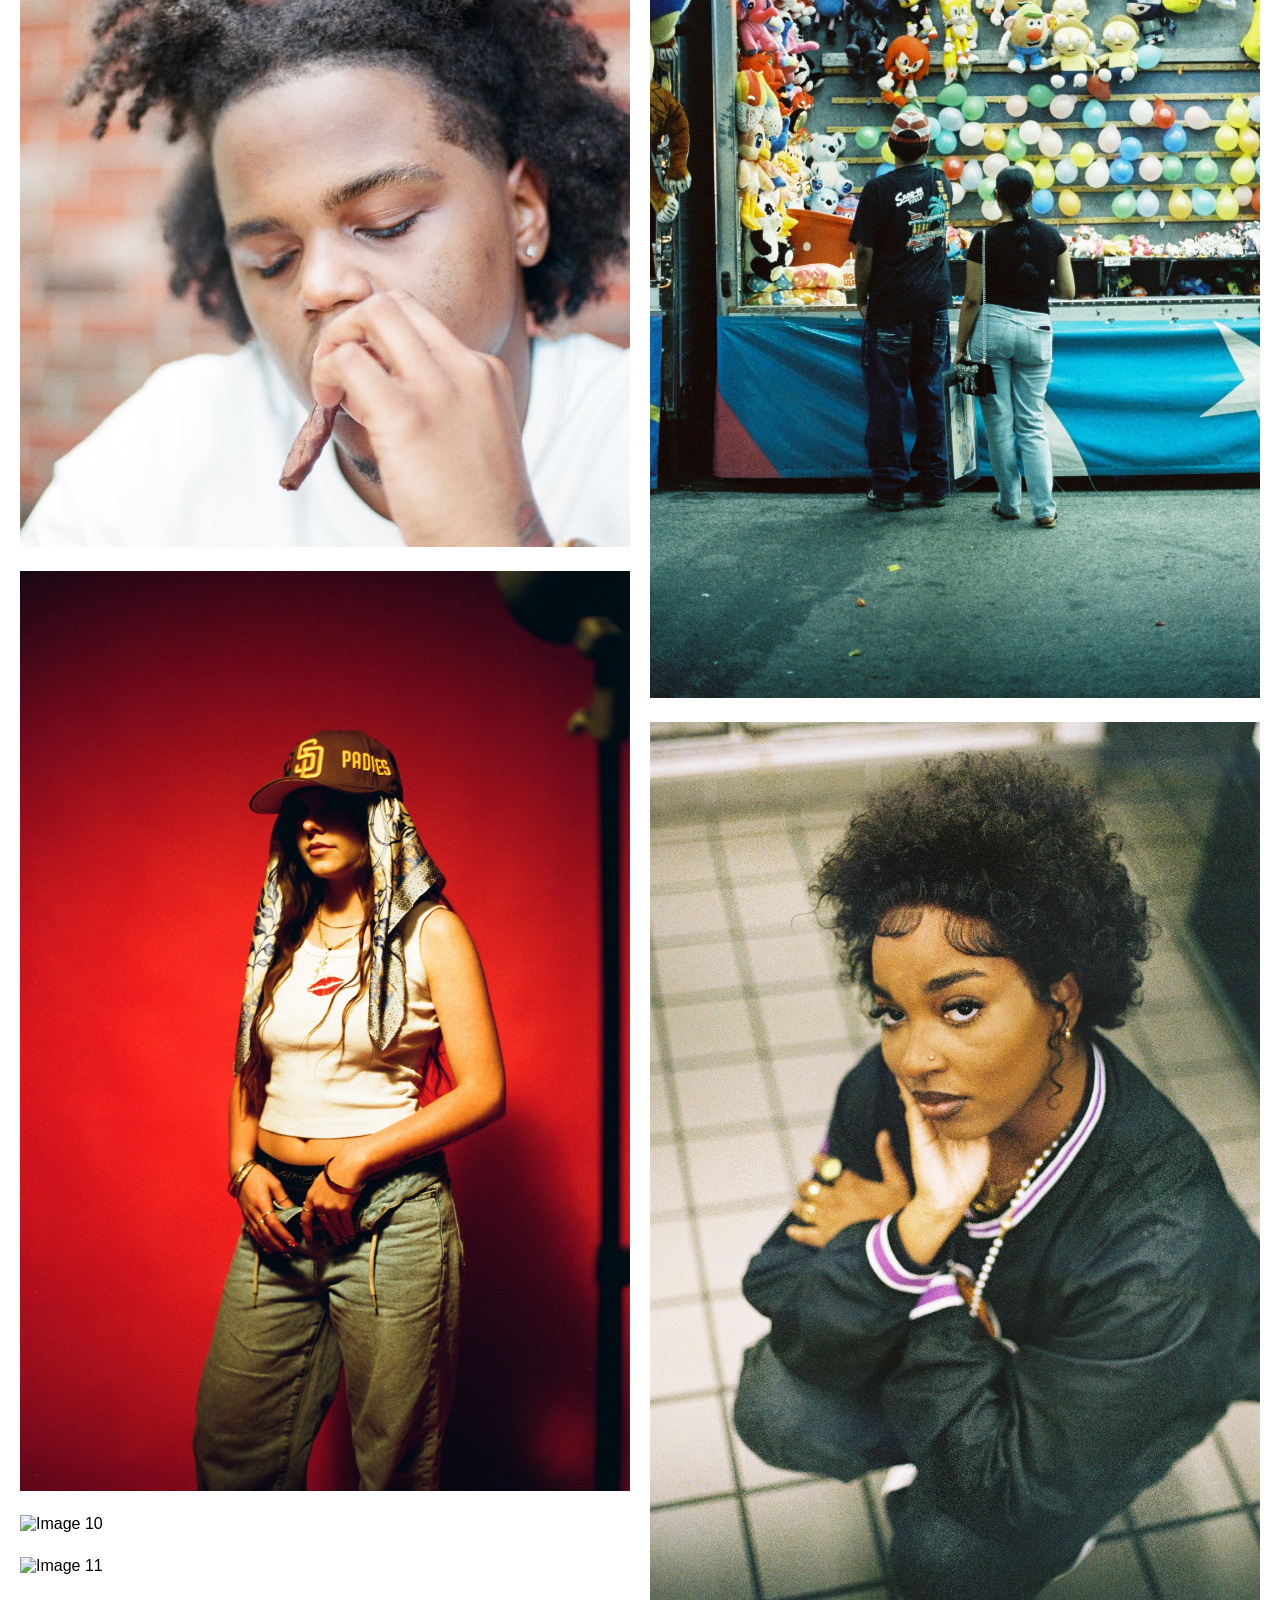
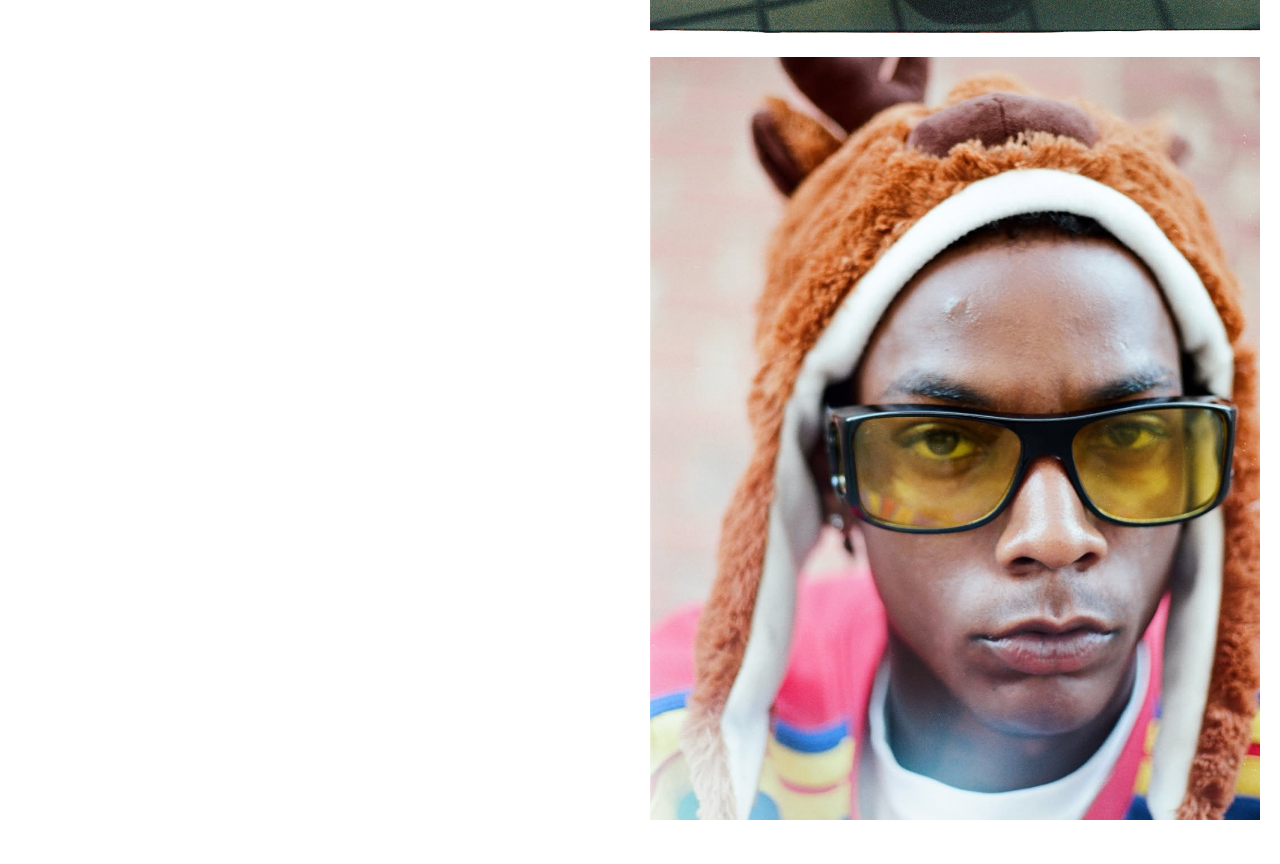
==== commit deb7d2ac: "Update index.html" ====
--- a/index.html
+++ b/index.html
@@ -4,7 +4,7 @@
 <head>
   <meta charset="UTF-8" />
   <meta name="viewport" content="width=device-width, initial-scale=1.0"/>
-  <title>CASHNOWADAYS</title>
+  <title>CA$HNOWADAYS</title>
 
   <link rel="stylesheet" href="style.css" />
 </head>
@@ -12,7 +12,7 @@
 
   <!-- NAVBAR -->
   <nav class="navbar">
-    <div class="logo">CASHNOWADAYS</div>
+    <div class="logo">CA$HNOWADAYS</div>
 
     <ul class="nav-links">
       <li><a href="about.html">About</a></li>
--- a/style.css
+++ b/style.css
@@ -16,28 +16,29 @@
   overflow-x: hidden;
 }
 
-/* NAVBAR */
-
 .navbar {
   position: fixed;
   top: 0;
   width: 100%;
-  padding: 20px 40px;
+  padding: 40px 40px;
   display: flex;
   justify-content: space-between;
   align-items: center;
   z-index: 1000;
 
-  background: rgba(0, 0, 0, 0.25);
-  backdrop-filter: blur(10px);
-  transition: transform 0.3s ease; /* Smooth hide effect */
+  background: transparent;
+  backdrop-filter: none;
 }
 
 .logo {
   color: black;
-  font-size: 18px;
-  letter-spacing: 2px;
-}
+  font-size: 16px;
+  letter-spacing: 1px;
+
+  font-weight: 700;
+}
+
+/* NAVIGATION LINKS */
 
 .nav-links {
   display: flex;
@@ -64,38 +65,29 @@
 
 .photo-section {
   width: 100%;
-  height: 100vh;
-
-  scroll-snap-align: start;
   overflow: hidden;
 }
 
+.photo-section:not(:last-child) {
+  margin-bottom: 20; /* space between sections */
+}
+
 .gallery-image {
-  width: 100%;
-  height: 100%;
-  object-fit: cover;
+  width: 85%;
+  height: auto;
+
+  display: block;
+
+  object-fit: contain;
+  object-position: center center;
 
   cursor: pointer;
+
   transition: transform 0.4s ease;
 }
 
 .gallery-image:hover {
-  transform: scale(1.01);
-}
-
-.photo-section {
-  width: 100%;
-  height: 100vh;
-
-  scroll-snap-align: start;
-  overflow: hidden;
-
-  border-top: 1px solid white;  /* top white line */
-  border-bottom: 1px solid white; /* bottom white line */
-}
-
-.photo-section:not(:last-child) {
-  margin-bottom: 20px; /* space between sections */
+  transform: scale(1.20);
 }
 
 /* MODAL */
@@ -106,12 +98,9 @@
   z-index: 5000;
   left: 0;
   top: 0;
-
   width: 100%;
   height: 100%;
-
   background: rgba(0, 0, 0, 0.95);
-
   justify-content: center;
   align-items: center;
 }
@@ -128,7 +117,6 @@
   position: absolute;
   top: 25px;
   right: 35px;
-
   color: white;
   font-size: 40px;
   cursor: pointer;
@@ -143,12 +131,9 @@
 
   color: white;
   font-size: 50px;
-
   cursor: pointer;
-
   padding: 20px;
   user-select: none;
-
   opacity: 0;
   transition: opacity 0.3s ease;
 }
@@ -169,9 +154,19 @@
 
 @media (max-width: 768px) {
 
-  .navbar {
-    padding: 20px;
-  }
+.navbar {
+  position: fixed;
+  top: 0;
+  width: 100%;
+  padding: 20px 40px;
+  display: flex;
+  justify-content: space-between;
+  align-items: center;
+  z-index: 1000;
+
+  background: transparent;
+  backdrop-filter: none;
+}
 
   .nav-links {
     gap: 15px;
@@ -187,13 +182,55 @@
 
 }
 
+/* DESKTOP LAYOUT */
+
 @media (min-width: 769px) {
+
   body {
-    background: white; /* Ensure the desktop background is white */
+    background: white;
+    padding: 20px;
   }
 
   .navbar {
-    background: white; /* Make sure the navbar is also white on desktop */
-    backdrop-filter: none; /* Remove blur or any transparency on desktop */
-  }
-}
+    background: white;
+    backdrop-filter: none;
+    padding: 40px 30px;
+  }
+
+  .gallery {
+    column-count: 2;
+    column-gap: 20px;
+  }
+
+  .photo-section {
+    width: 100%;
+    height: auto;
+
+    display: inline-block;
+
+    margin-bottom: 20px;
+
+    border: none;
+
+    overflow: hidden;
+
+    break-inside: avoid;
+  }
+
+  .gallery-image {
+    width: 100%;
+    height: auto;
+
+    display: block;
+
+    object-fit: contain;
+    object-position: center center;
+
+    transition: transform 0.4s ease;
+  }
+
+  .gallery-image:hover {
+    transform: scale(1.01);
+  }
+
+}
